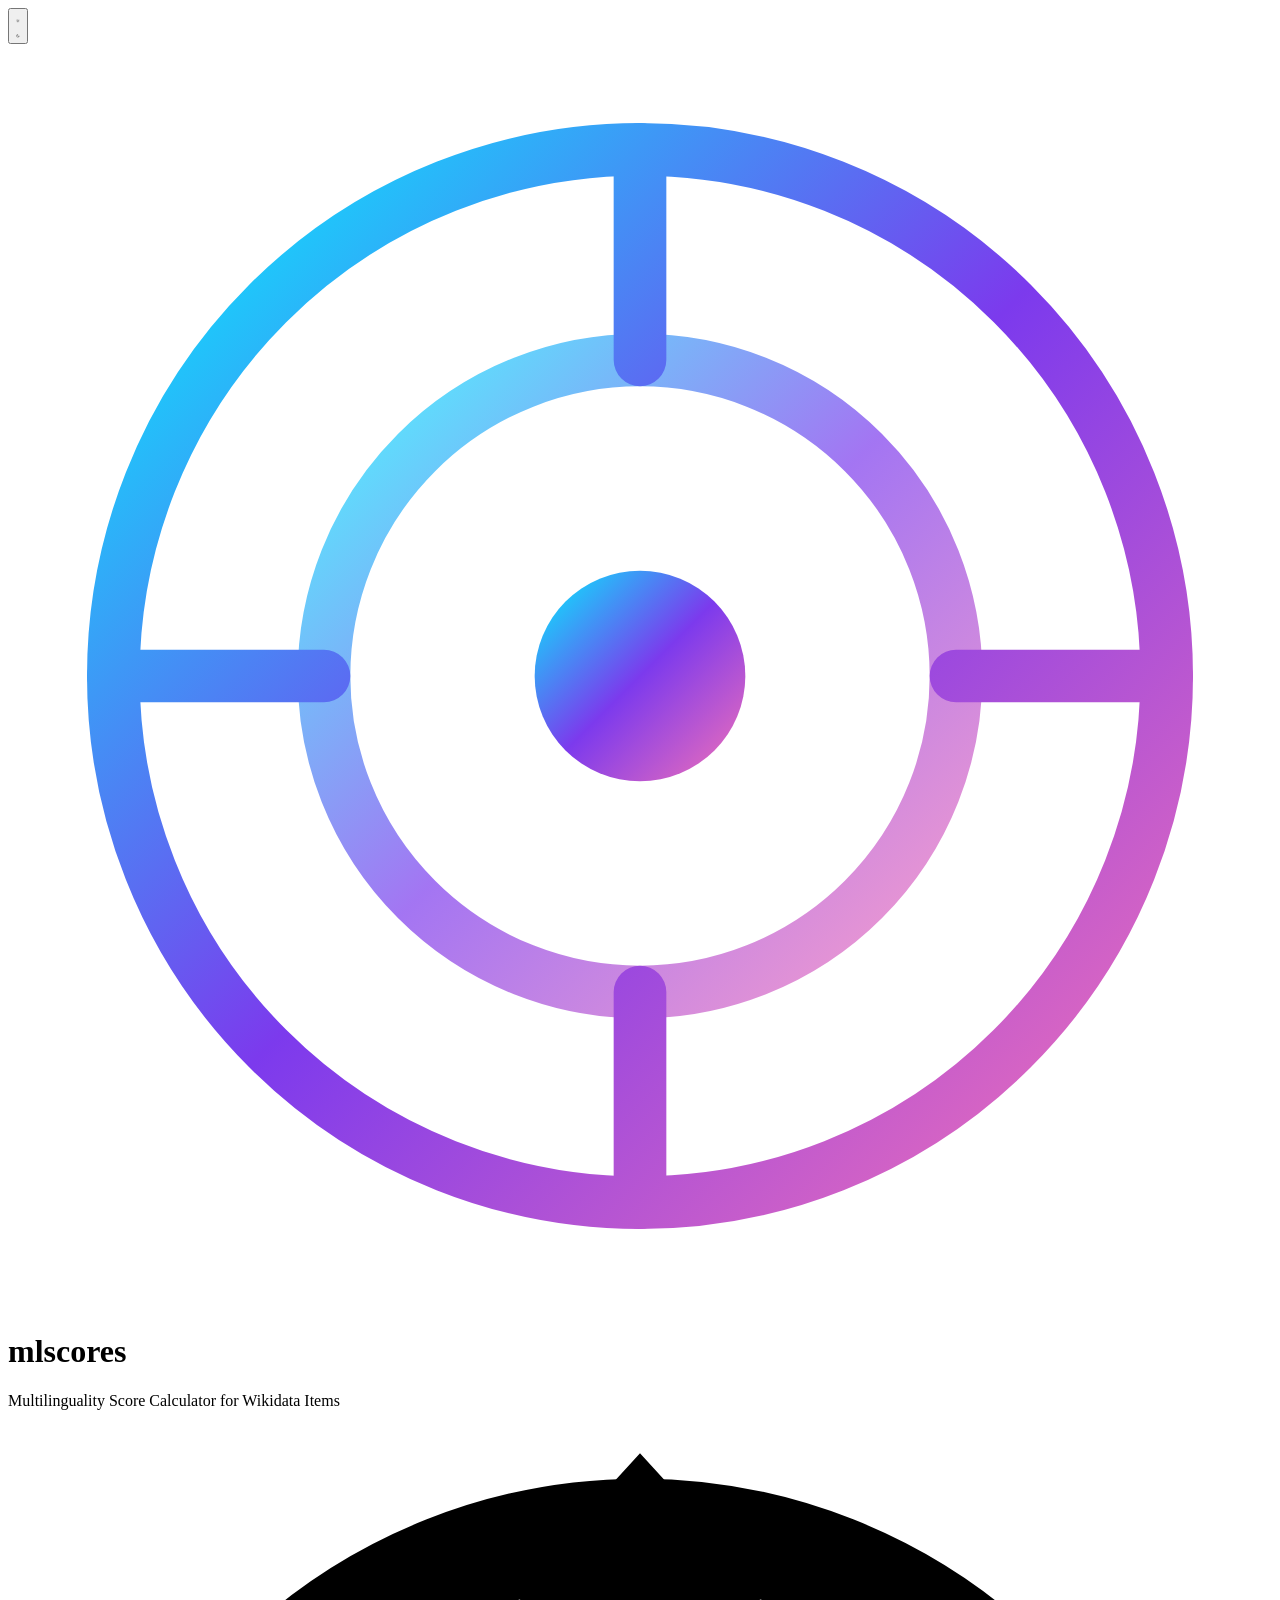
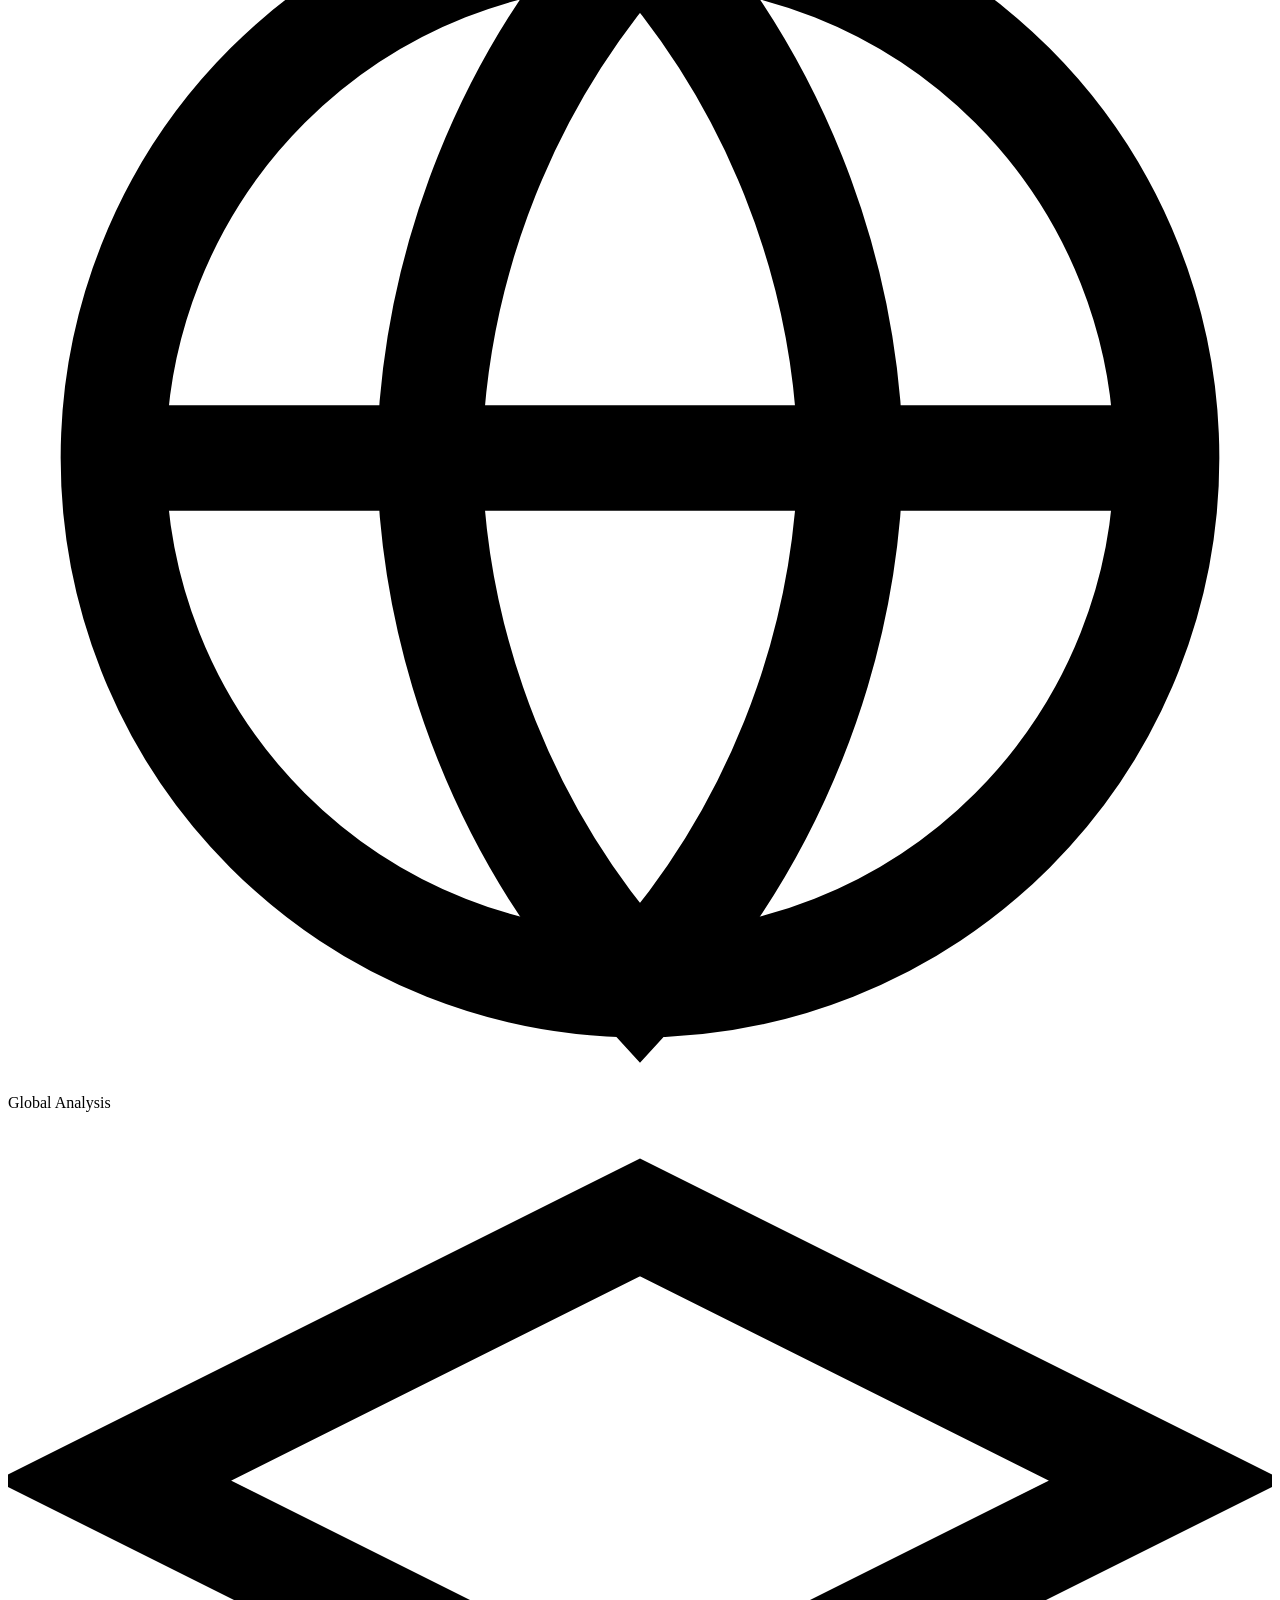
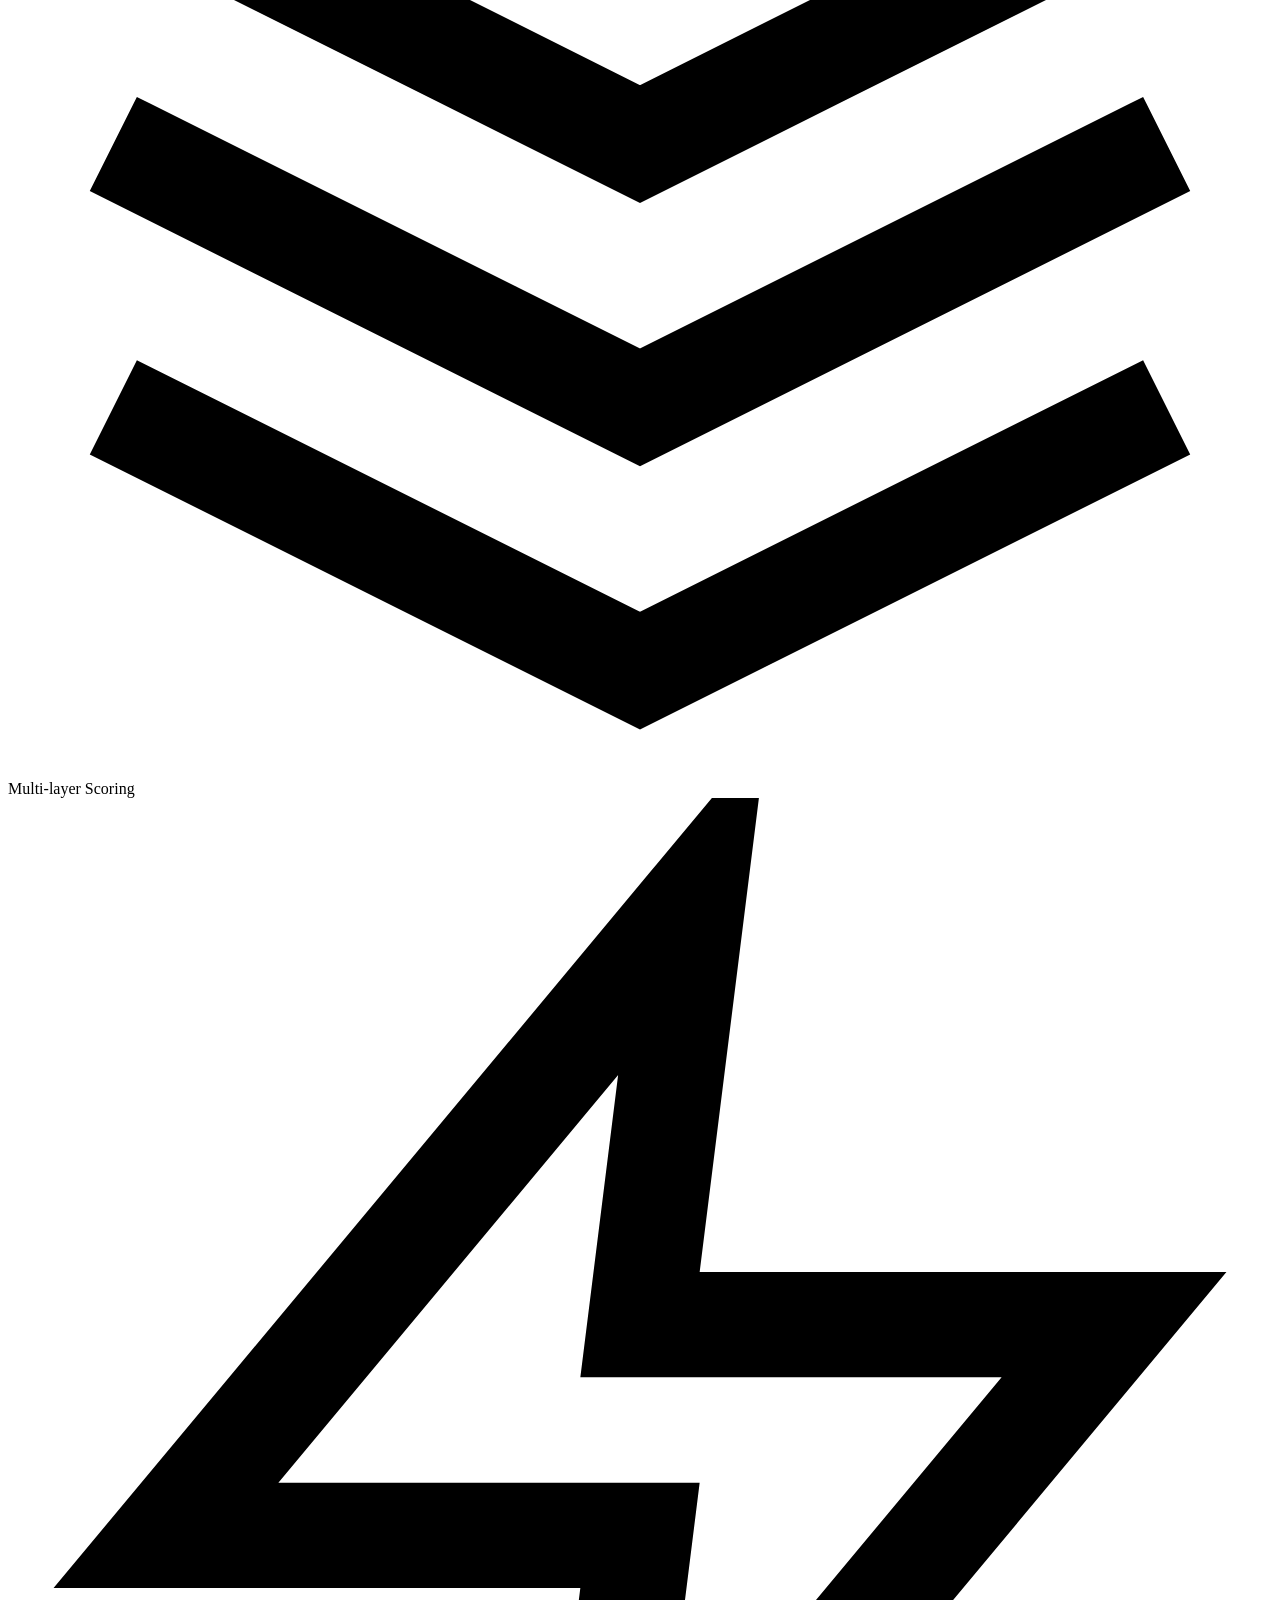
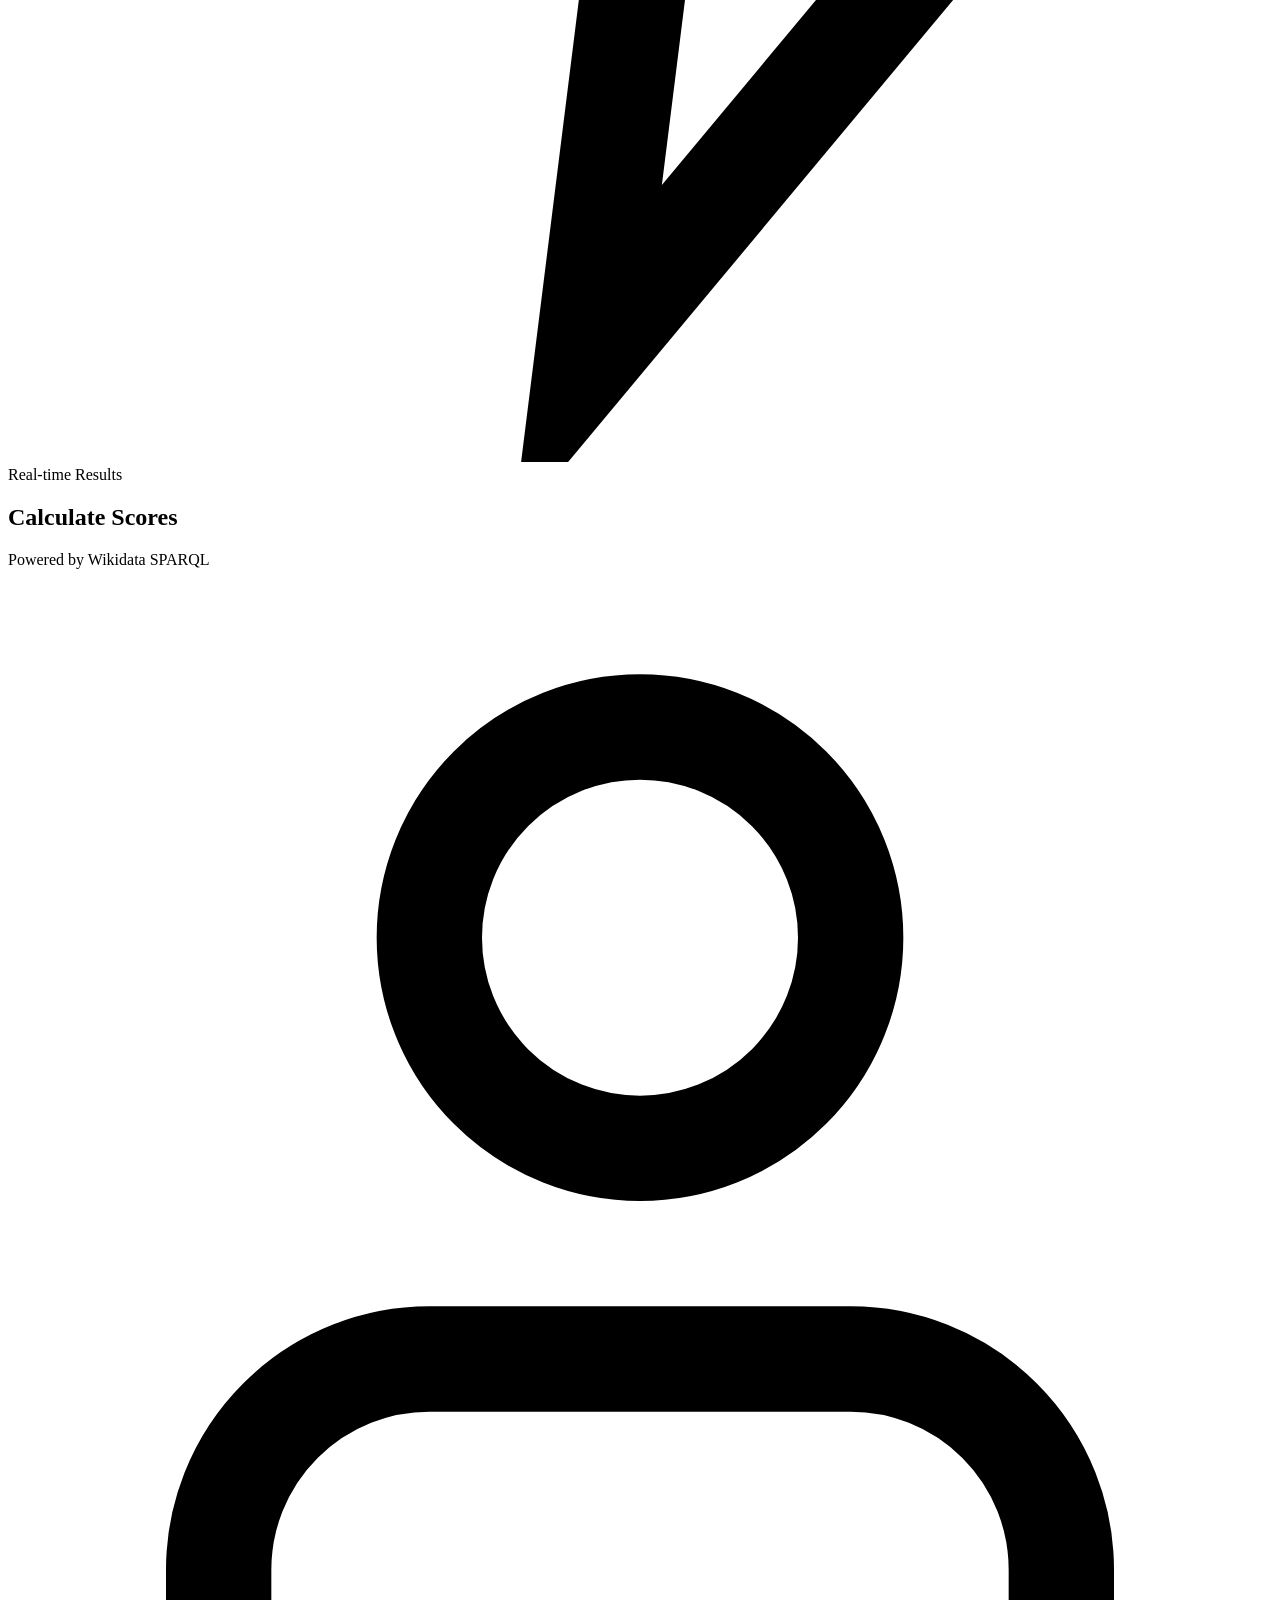
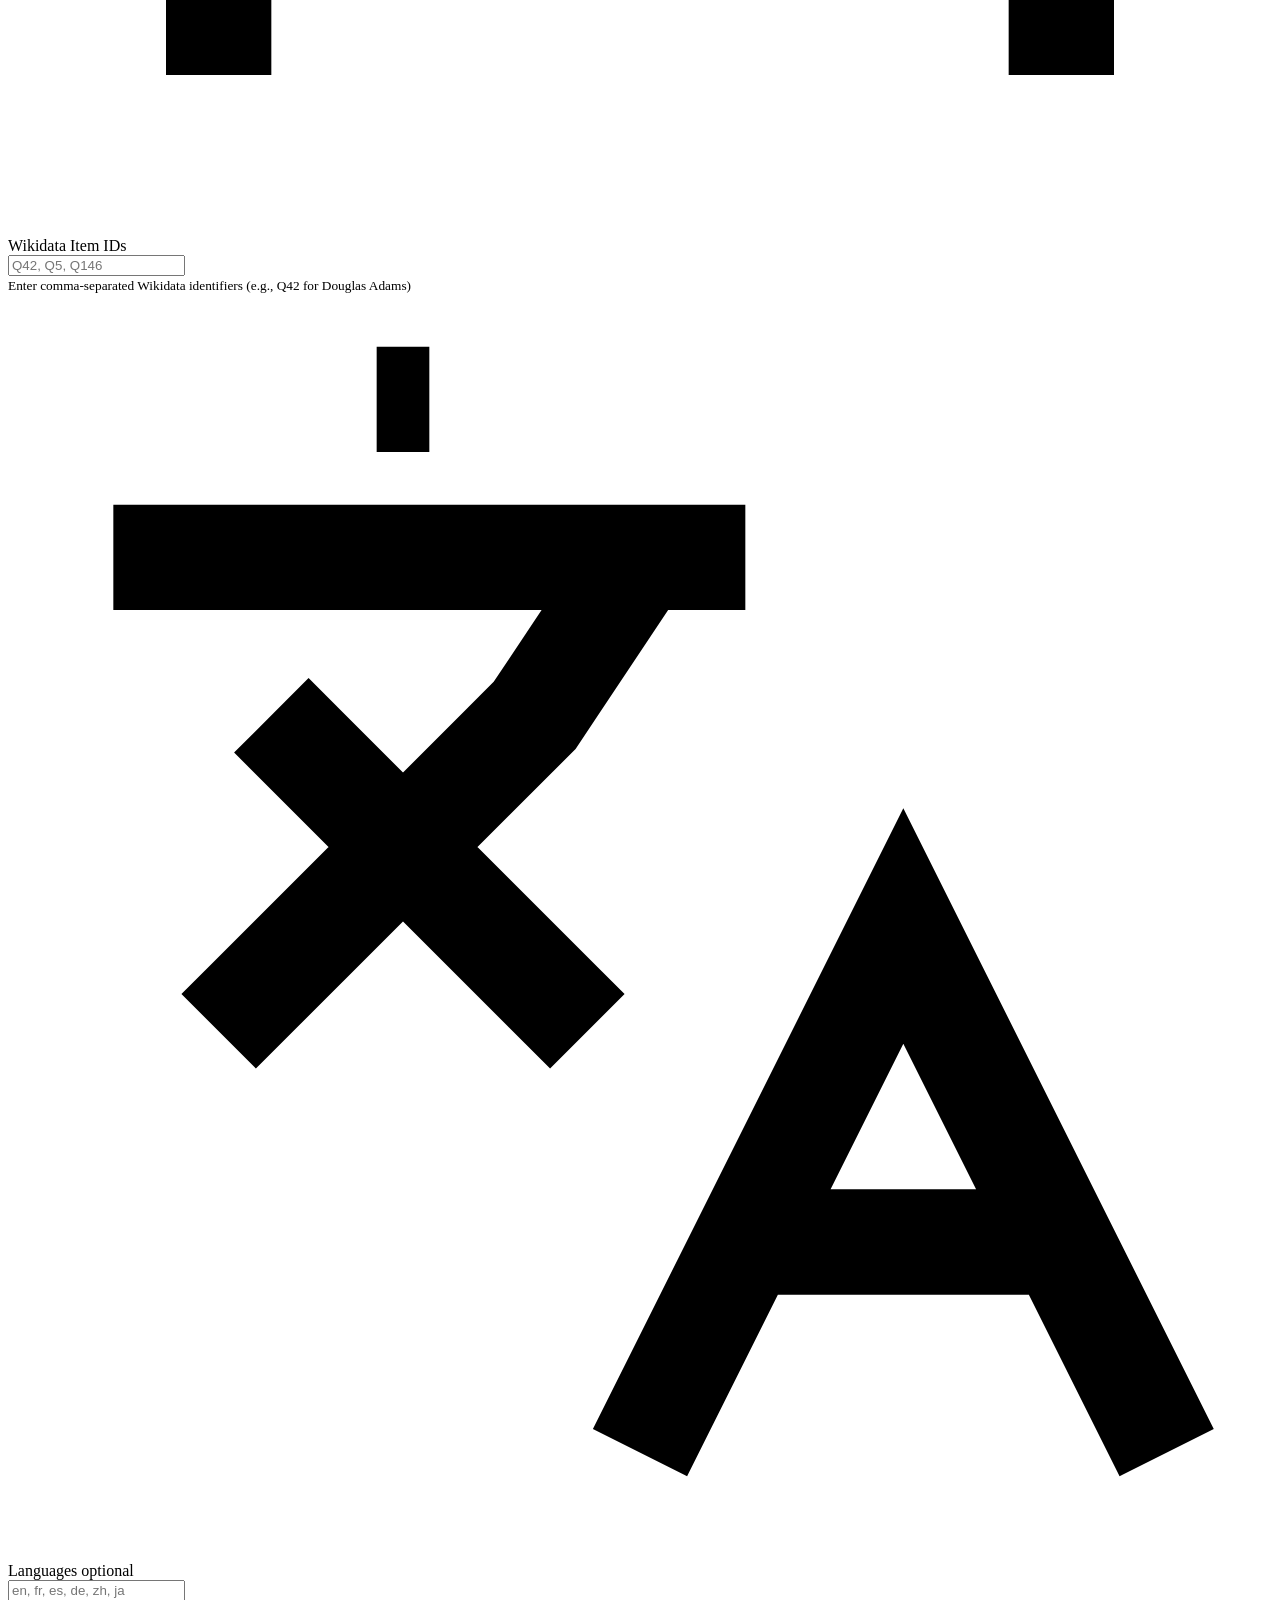
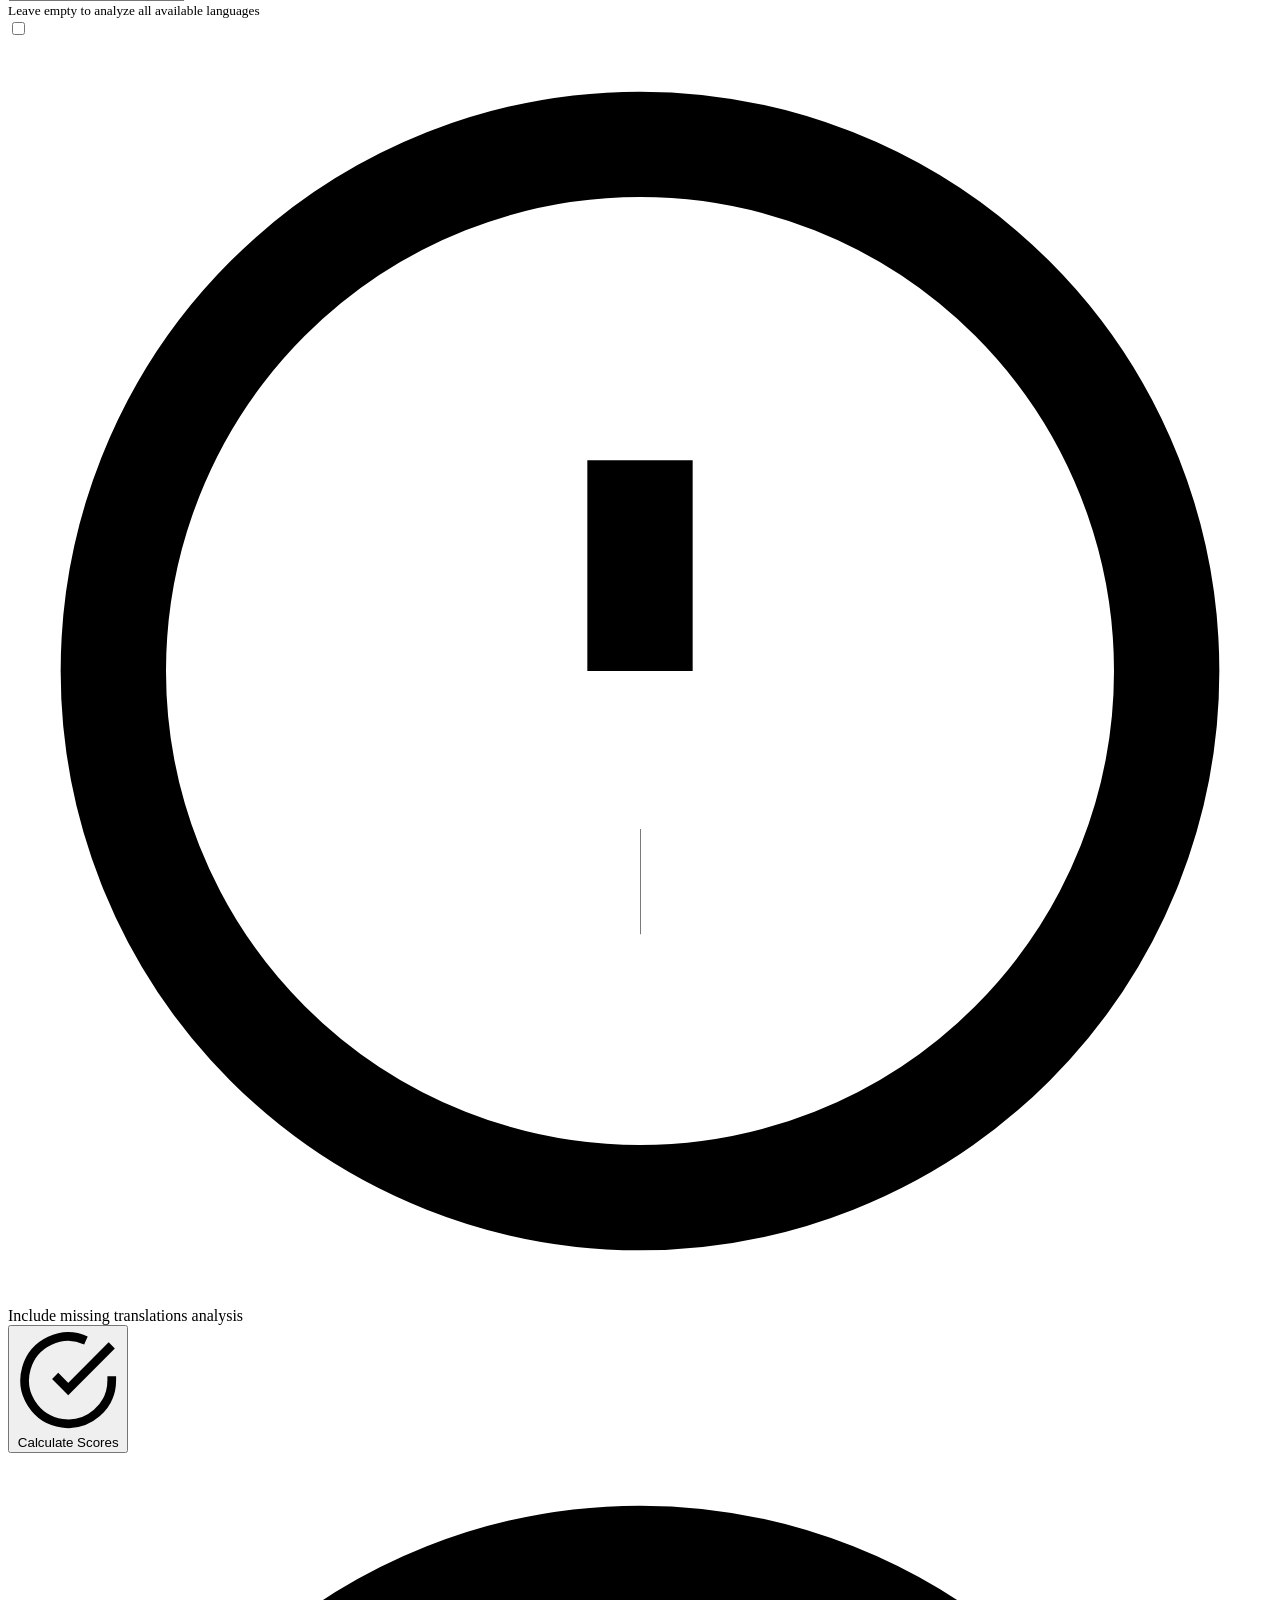
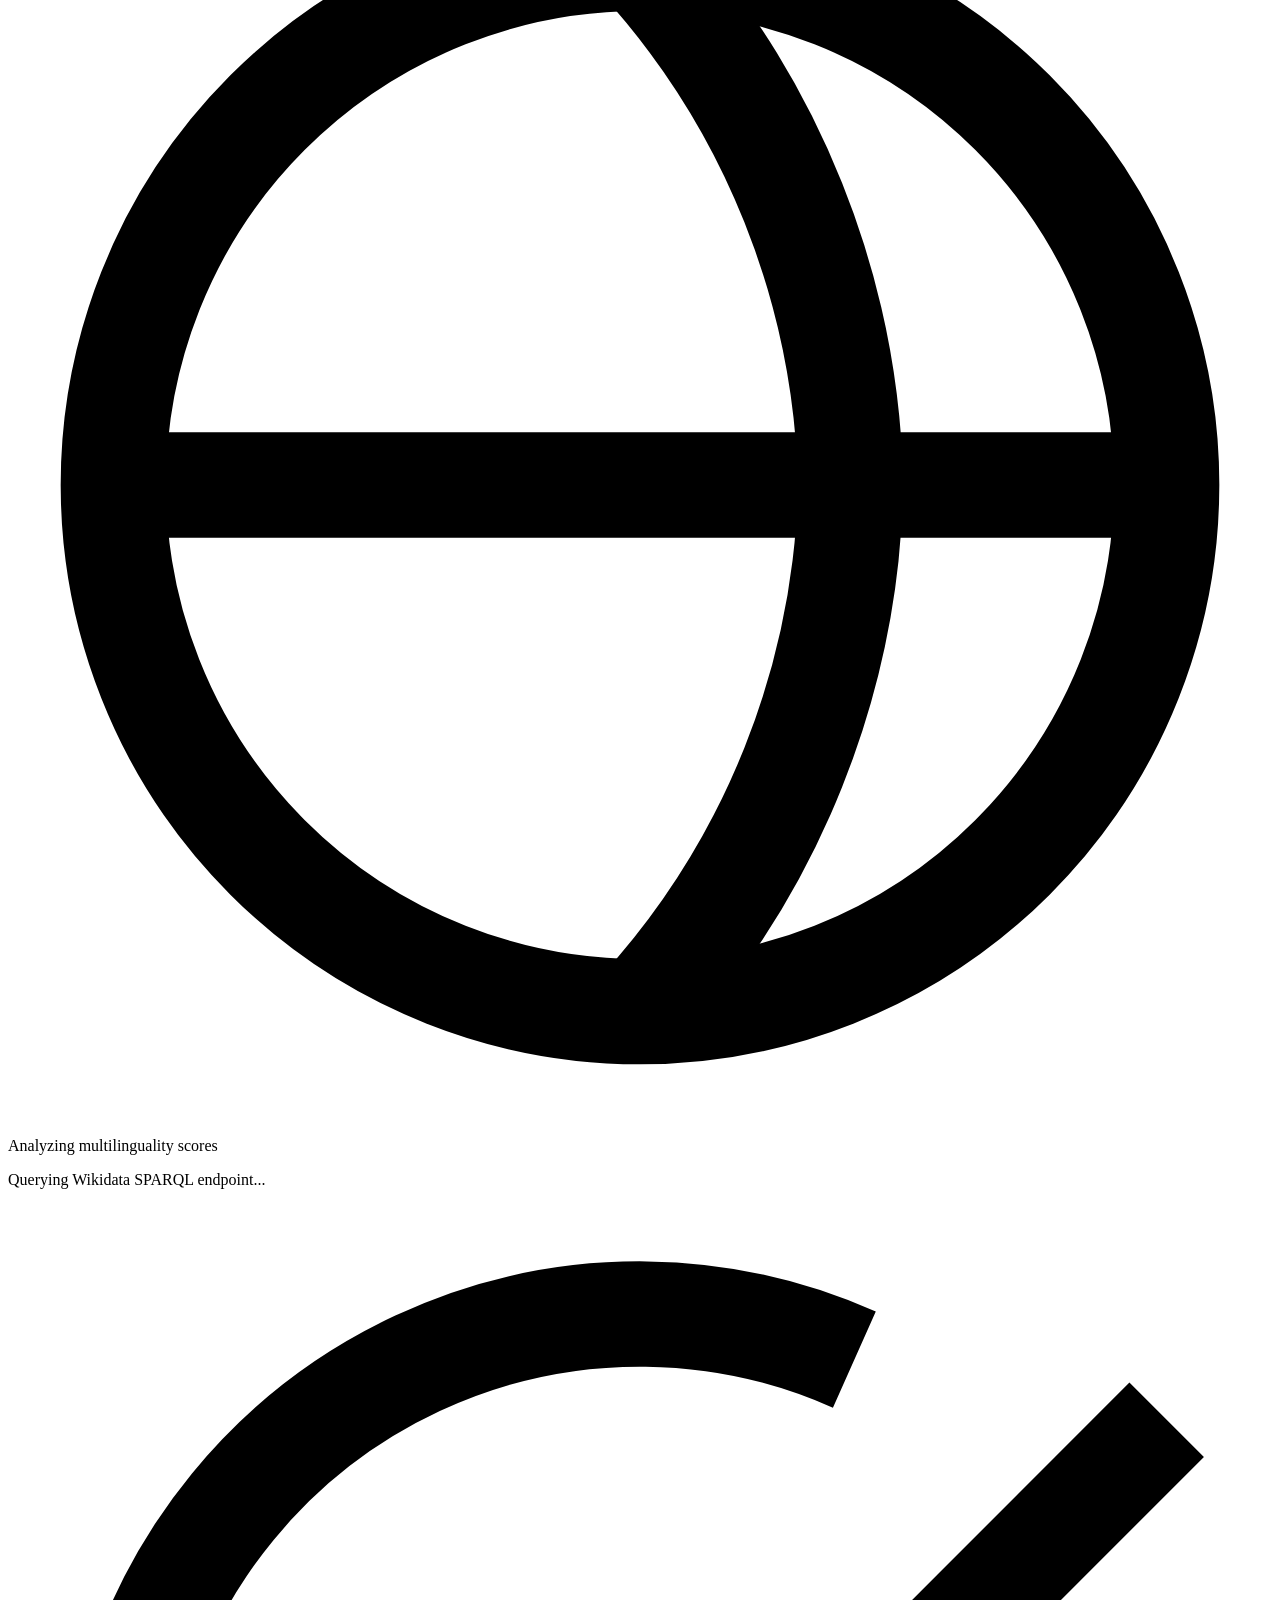
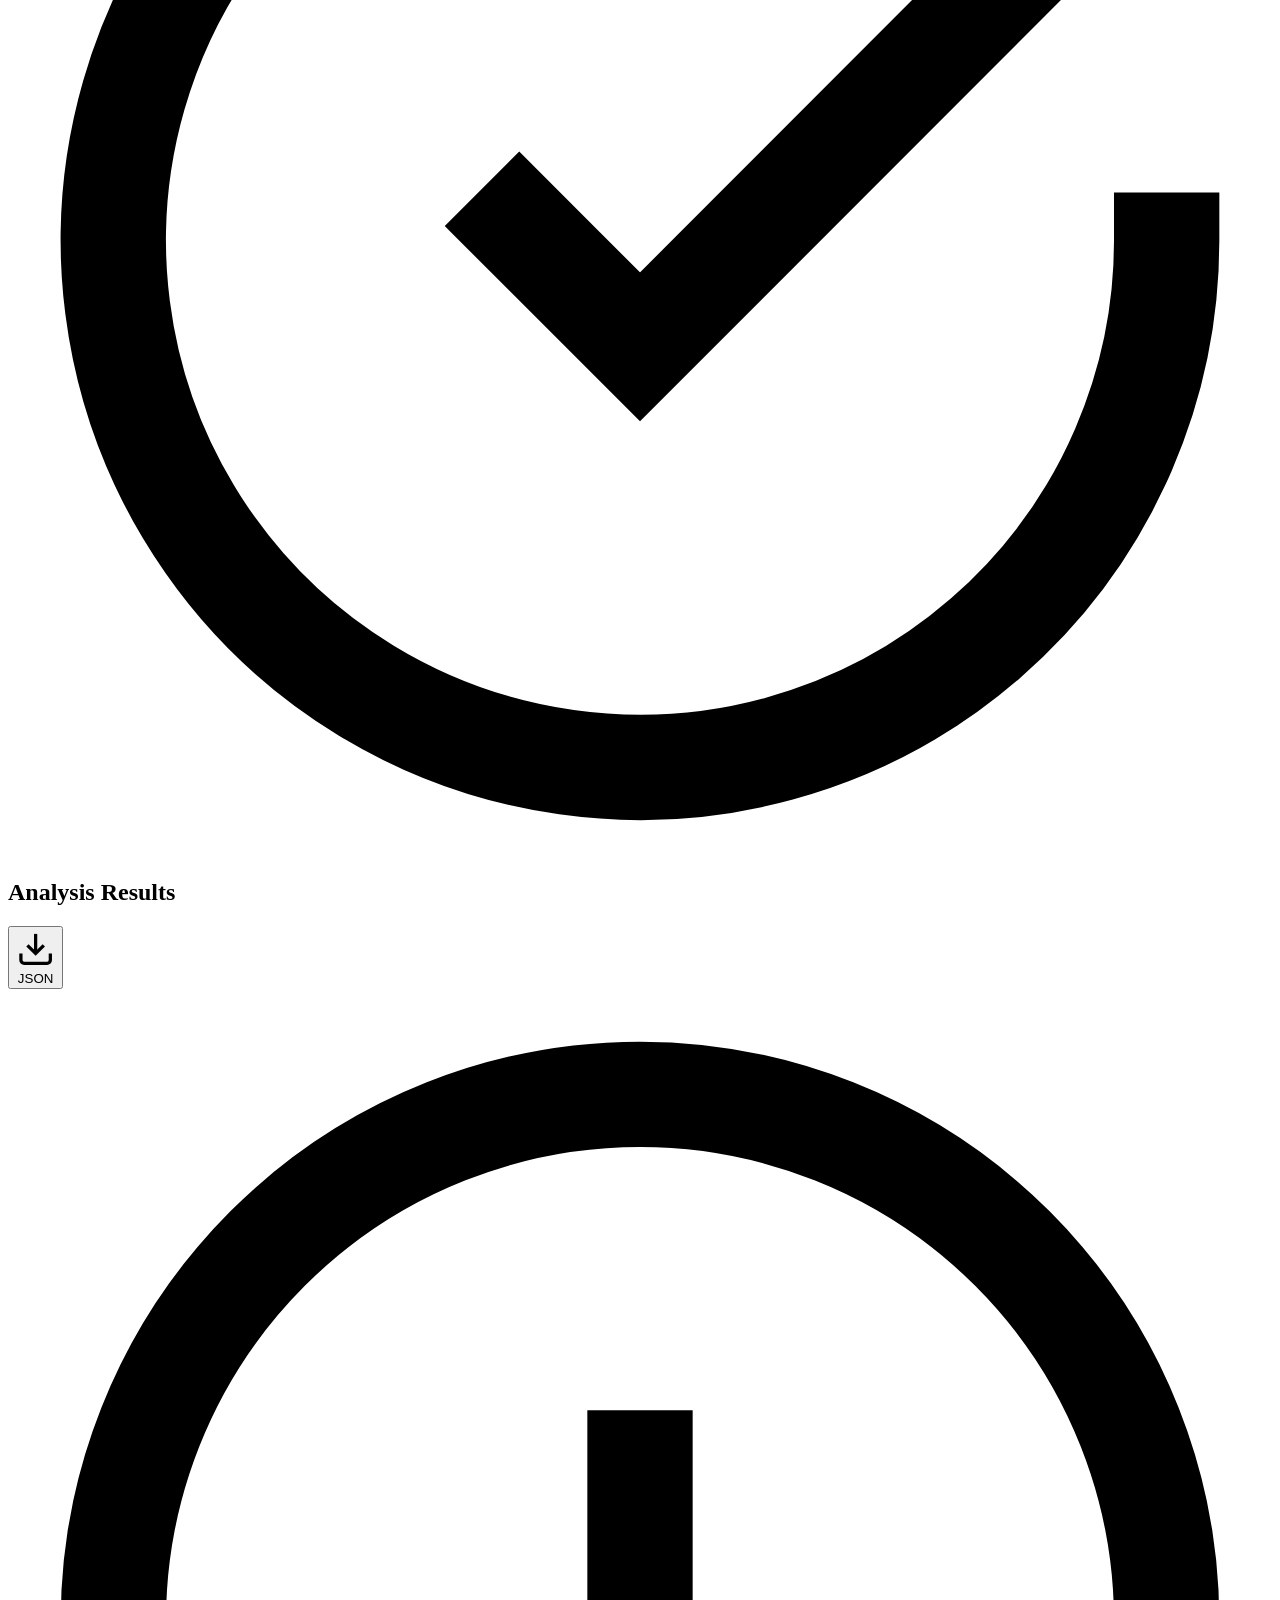
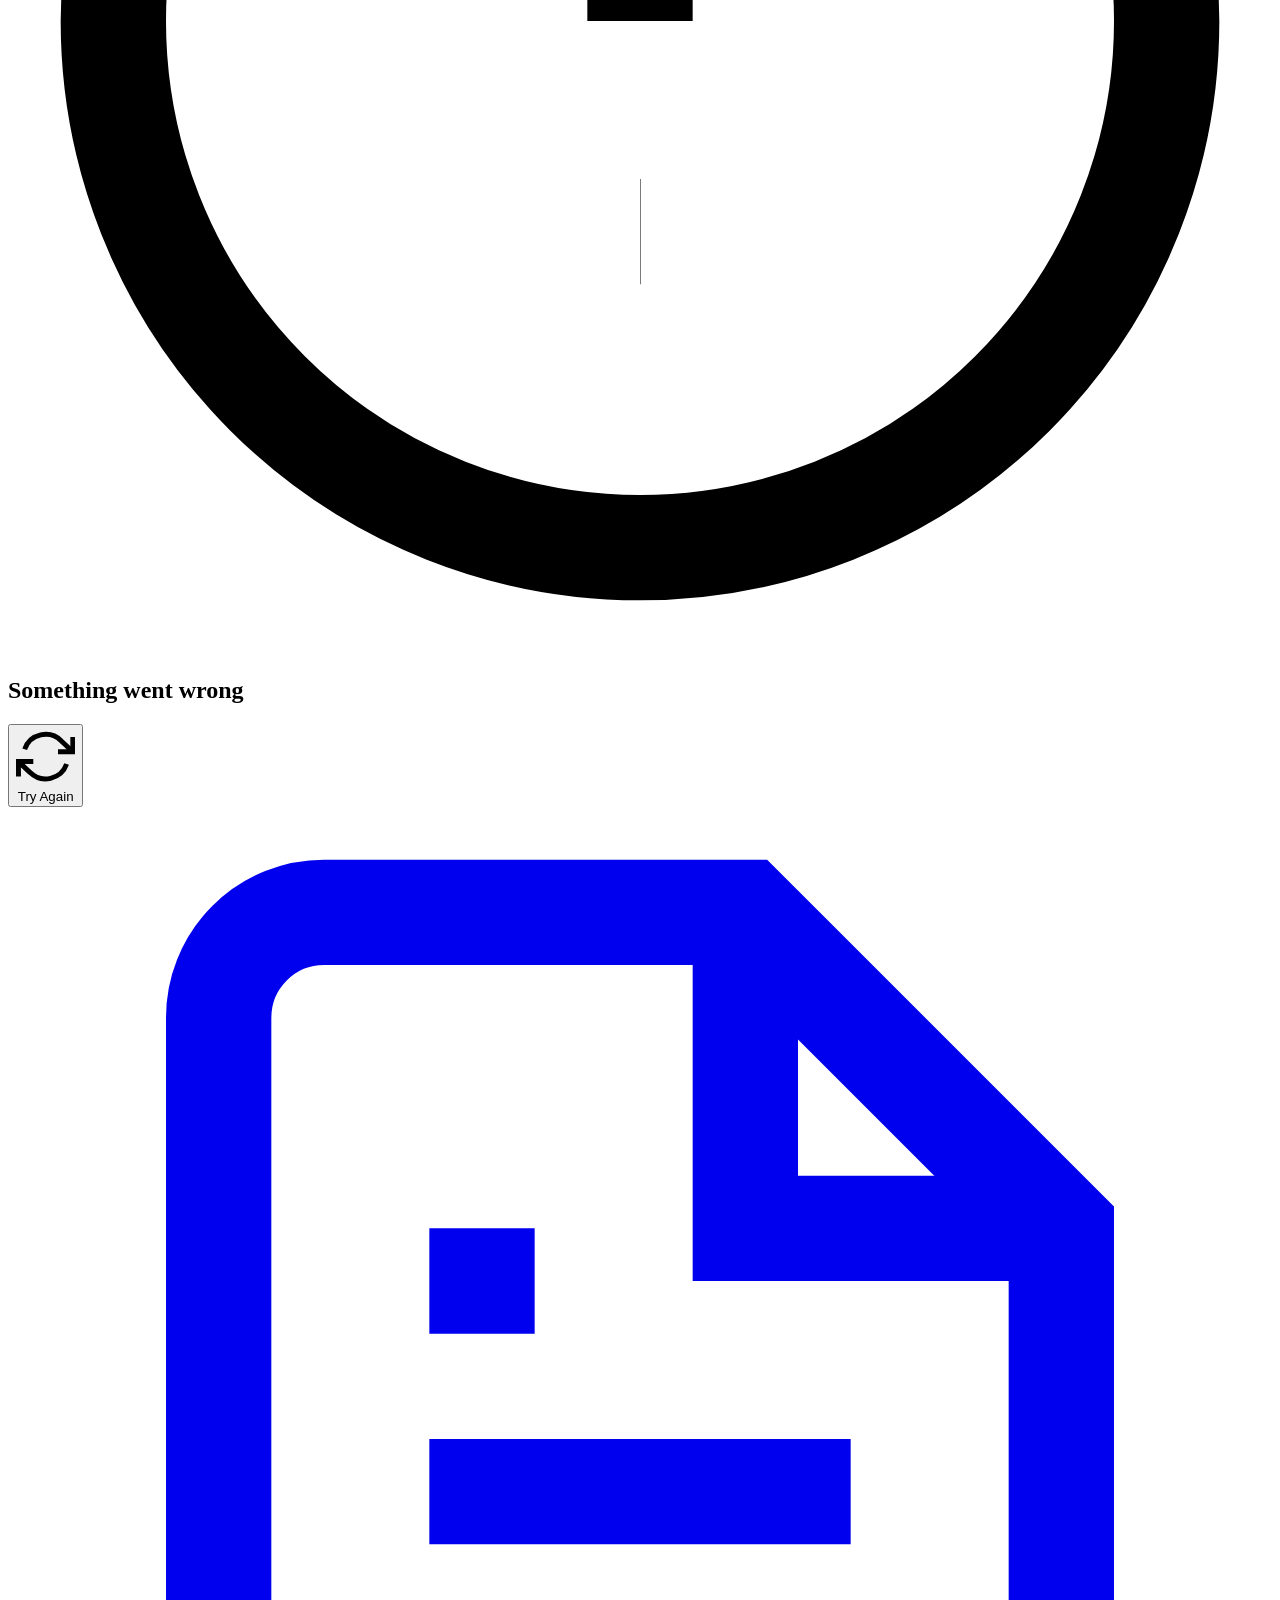
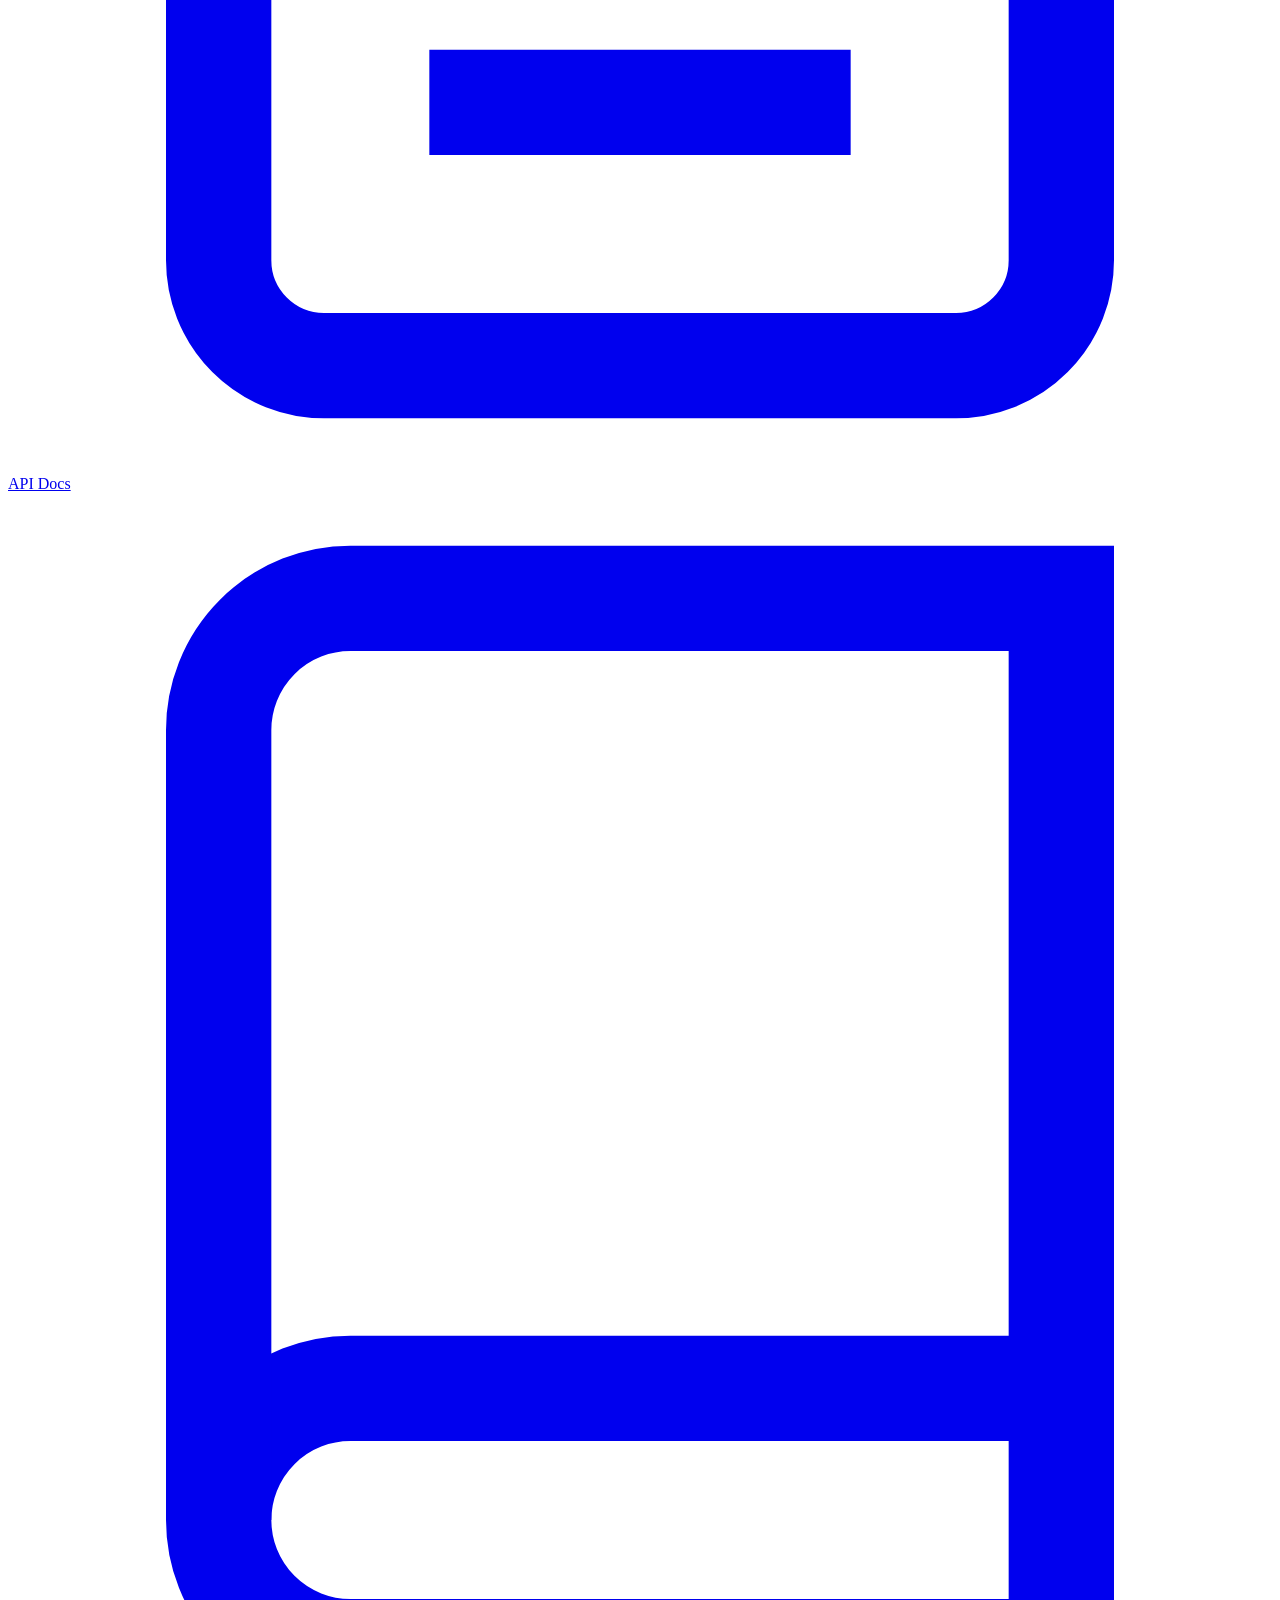
==== mlscores/web/static/index.html @ 031bfab9 "Support web and API interfaces" ====
<!DOCTYPE html>
<html lang="en">
<head>
    <meta charset="UTF-8">
    <meta name="viewport" content="width=device-width, initial-scale=1.0">
    <title>mlscores - Multilinguality Scores</title>
    <link rel="stylesheet" href="/static/styles.css">
    <link rel="preconnect" href="https://fonts.googleapis.com">
    <link rel="preconnect" href="https://fonts.gstatic.com" crossorigin>
    <link href="https://fonts.googleapis.com/css2?family=Inter:wght@300;400;500;600;700&family=JetBrains+Mono:wght@400;500&display=swap" rel="stylesheet">
    <script>
        // Apply theme before page renders to prevent flash
        (function() {
            const savedTheme = localStorage.getItem('mlscores-theme');
            const prefersDark = window.matchMedia('(prefers-color-scheme: dark)').matches;
            const theme = savedTheme || (prefersDark ? 'dark' : 'light');
            document.documentElement.setAttribute('data-theme', theme);
        })();
    </script>
</head>
<body>
    <div class="bg-animation">
        <div class="orb orb-1"></div>
        <div class="orb orb-2"></div>
        <div class="orb orb-3"></div>
    </div>

    <div class="container">
        <header>
            <button id="theme-toggle" class="theme-toggle" title="Toggle theme" aria-label="Toggle dark/light theme">
                <svg class="theme-icon sun-icon" viewBox="0 0 24 24" fill="none" stroke="currentColor" stroke-width="2">
                    <circle cx="12" cy="12" r="5"/>
                    <line x1="12" y1="1" x2="12" y2="3"/>
                    <line x1="12" y1="21" x2="12" y2="23"/>
                    <line x1="4.22" y1="4.22" x2="5.64" y2="5.64"/>
                    <line x1="18.36" y1="18.36" x2="19.78" y2="19.78"/>
                    <line x1="1" y1="12" x2="3" y2="12"/>
                    <line x1="21" y1="12" x2="23" y2="12"/>
                    <line x1="4.22" y1="19.78" x2="5.64" y2="18.36"/>
                    <line x1="18.36" y1="5.64" x2="19.78" y2="4.22"/>
                </svg>
                <svg class="theme-icon moon-icon" viewBox="0 0 24 24" fill="none" stroke="currentColor" stroke-width="2">
                    <path d="M21 12.79A9 9 0 1 1 11.21 3 7 7 0 0 0 21 12.79z"/>
                </svg>
            </button>
            <div class="logo">
                <svg class="logo-icon" viewBox="0 0 48 48" fill="none" xmlns="http://www.w3.org/2000/svg">
                    <circle cx="24" cy="24" r="20" stroke="url(#logoGradient)" stroke-width="2" fill="none"/>
                    <circle cx="24" cy="24" r="12" stroke="url(#logoGradient)" stroke-width="2" fill="none" opacity="0.7"/>
                    <circle cx="24" cy="24" r="4" fill="url(#logoGradient)"/>
                    <path d="M24 4 L24 12 M24 36 L24 44 M4 24 L12 24 M36 24 L44 24" stroke="url(#logoGradient)" stroke-width="2" stroke-linecap="round"/>
                    <defs>
                        <linearGradient id="logoGradient" x1="0%" y1="0%" x2="100%" y2="100%">
                            <stop offset="0%" stop-color="#00f5ff"/>
                            <stop offset="50%" stop-color="#7c3aed"/>
                            <stop offset="100%" stop-color="#f472b6"/>
                        </linearGradient>
                    </defs>
                </svg>
                <h1>mlscores</h1>
            </div>
            <p class="tagline">Multilinguality Score Calculator for Wikidata Items</p>
            <div class="header-stats">
                <div class="stat">
                    <span class="stat-icon">
                        <svg viewBox="0 0 24 24" fill="none" stroke="currentColor" stroke-width="2">
                            <circle cx="12" cy="12" r="10"/>
                            <path d="M2 12h20M12 2a15.3 15.3 0 0 1 4 10 15.3 15.3 0 0 1-4 10 15.3 15.3 0 0 1-4-10 15.3 15.3 0 0 1 4-10z"/>
                        </svg>
                    </span>
                    <span>Global Analysis</span>
                </div>
                <div class="stat">
                    <span class="stat-icon">
                        <svg viewBox="0 0 24 24" fill="none" stroke="currentColor" stroke-width="2">
                            <path d="M12 2L2 7l10 5 10-5-10-5zM2 17l10 5 10-5M2 12l10 5 10-5"/>
                        </svg>
                    </span>
                    <span>Multi-layer Scoring</span>
                </div>
                <div class="stat">
                    <span class="stat-icon">
                        <svg viewBox="0 0 24 24" fill="none" stroke="currentColor" stroke-width="2">
                            <path d="M13 2L3 14h9l-1 8 10-12h-9l1-8z"/>
                        </svg>
                    </span>
                    <span>Real-time Results</span>
                </div>
            </div>
        </header>

        <main>
            <form id="score-form" class="glass-card">
                <div class="form-header">
                    <h2>Calculate Scores</h2>
                    <span class="form-badge">Powered by Wikidata SPARQL</span>
                </div>

                <div class="form-group">
                    <label for="identifiers">
                        <span class="label-icon">
                            <svg viewBox="0 0 24 24" fill="none" stroke="currentColor" stroke-width="2">
                                <path d="M20 21v-2a4 4 0 0 0-4-4H8a4 4 0 0 0-4 4v2"/>
                                <circle cx="12" cy="7" r="4"/>
                            </svg>
                        </span>
                        Wikidata Item IDs
                    </label>
                    <div class="input-wrapper">
                        <input type="text" id="identifiers"
                               placeholder="Q42, Q5, Q146" required
                               autocomplete="off">
                        <span class="input-focus-border"></span>
                    </div>
                    <small>Enter comma-separated Wikidata identifiers (e.g., Q42 for Douglas Adams)</small>
                </div>

                <div class="form-group">
                    <label for="languages">
                        <span class="label-icon">
                            <svg viewBox="0 0 24 24" fill="none" stroke="currentColor" stroke-width="2">
                                <path d="M5 8l6 6M4 14l6-6 2-3M2 5h12M7 2h1M22 22l-5-10-5 10M14 18h6"/>
                            </svg>
                        </span>
                        Languages
                        <span class="optional-badge">optional</span>
                    </label>
                    <div class="input-wrapper">
                        <input type="text" id="languages"
                               placeholder="en, fr, es, de, zh, ja"
                               autocomplete="off">
                        <span class="input-focus-border"></span>
                    </div>
                    <small>Leave empty to analyze all available languages</small>
                </div>

                <div class="form-group checkbox-group">
                    <label class="toggle-switch">
                        <input type="checkbox" id="include-missing">
                        <span class="toggle-slider"></span>
                        <span class="toggle-label">
                            <svg viewBox="0 0 24 24" fill="none" stroke="currentColor" stroke-width="2">
                                <circle cx="12" cy="12" r="10"/>
                                <path d="M12 8v4M12 16h.01"/>
                            </svg>
                            Include missing translations analysis
                        </span>
                    </label>
                </div>

                <button type="submit" id="submit-btn" class="submit-button">
                    <span class="button-content">
                        <svg class="button-icon" viewBox="0 0 24 24" fill="none" stroke="currentColor" stroke-width="2">
                            <path d="M22 11.08V12a10 10 0 1 1-5.93-9.14"/>
                            <polyline points="22 4 12 14.01 9 11.01"/>
                        </svg>
                        <span>Calculate Scores</span>
                    </span>
                    <span class="button-shimmer"></span>
                </button>
            </form>

            <div id="loading" class="hidden glass-card loading-card">
                <div class="loading-content">
                    <div class="spinner-container">
                        <div class="spinner-ring"></div>
                        <div class="spinner-ring"></div>
                        <div class="spinner-ring"></div>
                        <svg class="spinner-icon" viewBox="0 0 24 24" fill="none" stroke="currentColor" stroke-width="2">
                            <circle cx="12" cy="12" r="10"/>
                            <path d="M2 12h20M12 2a15.3 15.3 0 0 1 4 10 15.3 15.3 0 0 1-4 10"/>
                        </svg>
                    </div>
                    <p class="loading-text">Analyzing multilinguality scores</p>
                    <p class="loading-subtext">Querying Wikidata SPARQL endpoint...</p>
                </div>
            </div>

            <div id="results" class="hidden">
                <div class="results-header glass-card">
                    <h2>
                        <svg viewBox="0 0 24 24" fill="none" stroke="currentColor" stroke-width="2">
                            <path d="M22 11.08V12a10 10 0 1 1-5.93-9.14"/>
                            <polyline points="22 4 12 14.01 9 11.01"/>
                        </svg>
                        Analysis Results
                    </h2>
                    <div class="results-actions">
                        <button id="export-json" class="action-button" title="Export as JSON">
                            <svg viewBox="0 0 24 24" fill="none" stroke="currentColor" stroke-width="2">
                                <path d="M21 15v4a2 2 0 0 1-2 2H5a2 2 0 0 1-2-2v-4"/>
                                <polyline points="7 10 12 15 17 10"/>
                                <line x1="12" y1="15" x2="12" y2="3"/>
                            </svg>
                            JSON
                        </button>
                    </div>
                </div>
                <div id="results-content"></div>
            </div>

            <div id="error" class="hidden glass-card error-card">
                <div class="error-content">
                    <div class="error-icon">
                        <svg viewBox="0 0 24 24" fill="none" stroke="currentColor" stroke-width="2">
                            <circle cx="12" cy="12" r="10"/>
                            <line x1="12" y1="8" x2="12" y2="12"/>
                            <line x1="12" y1="16" x2="12.01" y2="16"/>
                        </svg>
                    </div>
                    <h2>Something went wrong</h2>
                    <p id="error-message"></p>
                    <button id="retry-btn" class="retry-button">
                        <svg viewBox="0 0 24 24" fill="none" stroke="currentColor" stroke-width="2">
                            <path d="M23 4v6h-6M1 20v-6h6"/>
                            <path d="M3.51 9a9 9 0 0 1 14.85-3.36L23 10M1 14l4.64 4.36A9 9 0 0 0 20.49 15"/>
                        </svg>
                        Try Again
                    </button>
                </div>
            </div>
        </main>

        <footer class="glass-card">
            <div class="footer-content">
                <div class="footer-links">
                    <a href="/api/docs" class="footer-link">
                        <svg viewBox="0 0 24 24" fill="none" stroke="currentColor" stroke-width="2">
                            <path d="M14 2H6a2 2 0 0 0-2 2v16a2 2 0 0 0 2 2h12a2 2 0 0 0 2-2V8z"/>
                            <polyline points="14 2 14 8 20 8"/>
                            <line x1="16" y1="13" x2="8" y2="13"/>
                            <line x1="16" y1="17" x2="8" y2="17"/>
                            <polyline points="10 9 9 9 8 9"/>
                        </svg>
                        API Docs
                    </a>
                    <a href="/api/redoc" class="footer-link">
                        <svg viewBox="0 0 24 24" fill="none" stroke="currentColor" stroke-width="2">
                            <path d="M4 19.5A2.5 2.5 0 0 1 6.5 17H20"/>
                            <path d="M6.5 2H20v20H6.5A2.5 2.5 0 0 1 4 19.5v-15A2.5 2.5 0 0 1 6.5 2z"/>
                        </svg>
                        ReDoc
                    </a>
                    <a href="https://github.com/johnsamuelwrites/mlscores" class="footer-link" target="_blank" rel="noopener">
                        <svg viewBox="0 0 24 24" fill="none" stroke="currentColor" stroke-width="2">
                            <path d="M9 19c-5 1.5-5-2.5-7-3m14 6v-3.87a3.37 3.37 0 0 0-.94-2.61c3.14-.35 6.44-1.54 6.44-7A5.44 5.44 0 0 0 20 4.77 5.07 5.07 0 0 0 19.91 1S18.73.65 16 2.48a13.38 13.38 0 0 0-7 0C6.27.65 5.09 1 5.09 1A5.07 5.07 0 0 0 5 4.77a5.44 5.44 0 0 0-1.5 3.78c0 5.42 3.3 6.61 6.44 7A3.37 3.37 0 0 0 9 18.13V22"/>
                        </svg>
                        GitHub
                    </a>
                </div>
                <p class="footer-credit">Built with FastAPI</p>
            </div>
        </footer>
    </div>

    <script src="/static/app.js"></script>
</body>
</html>
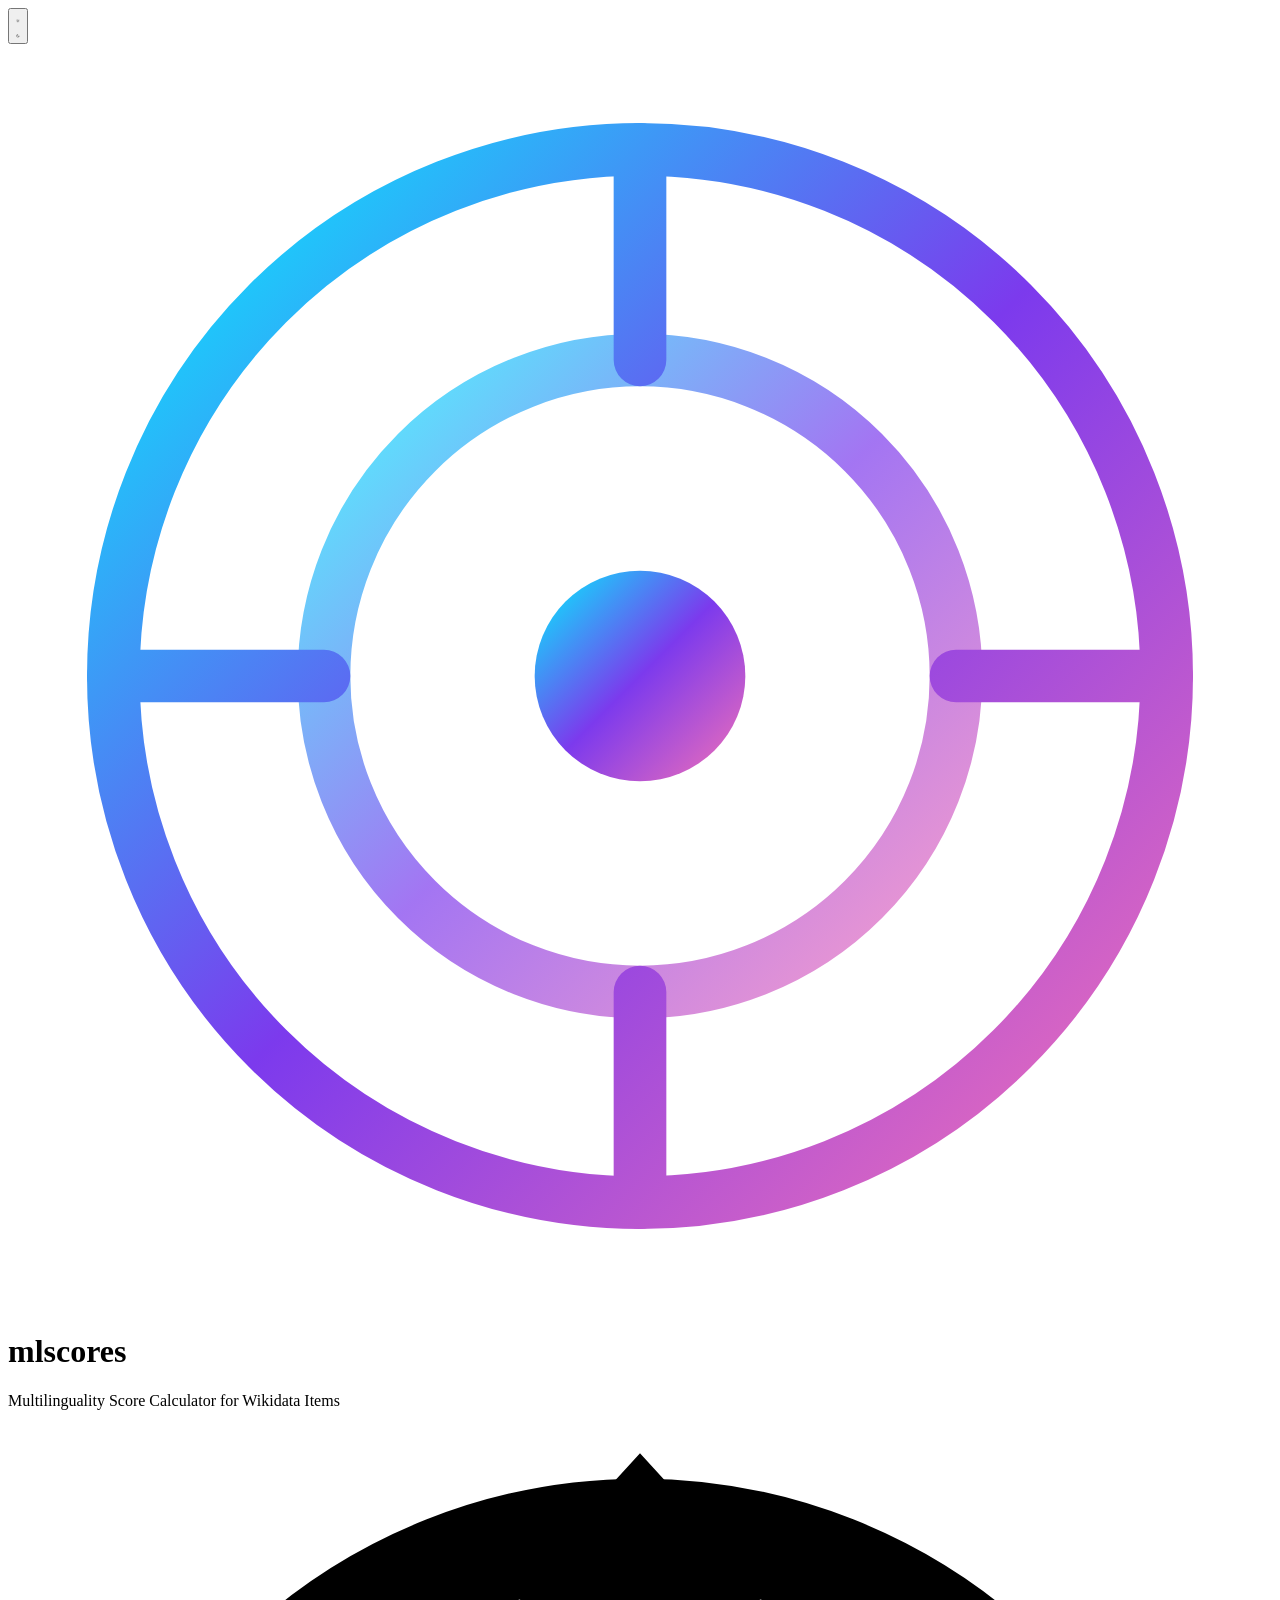
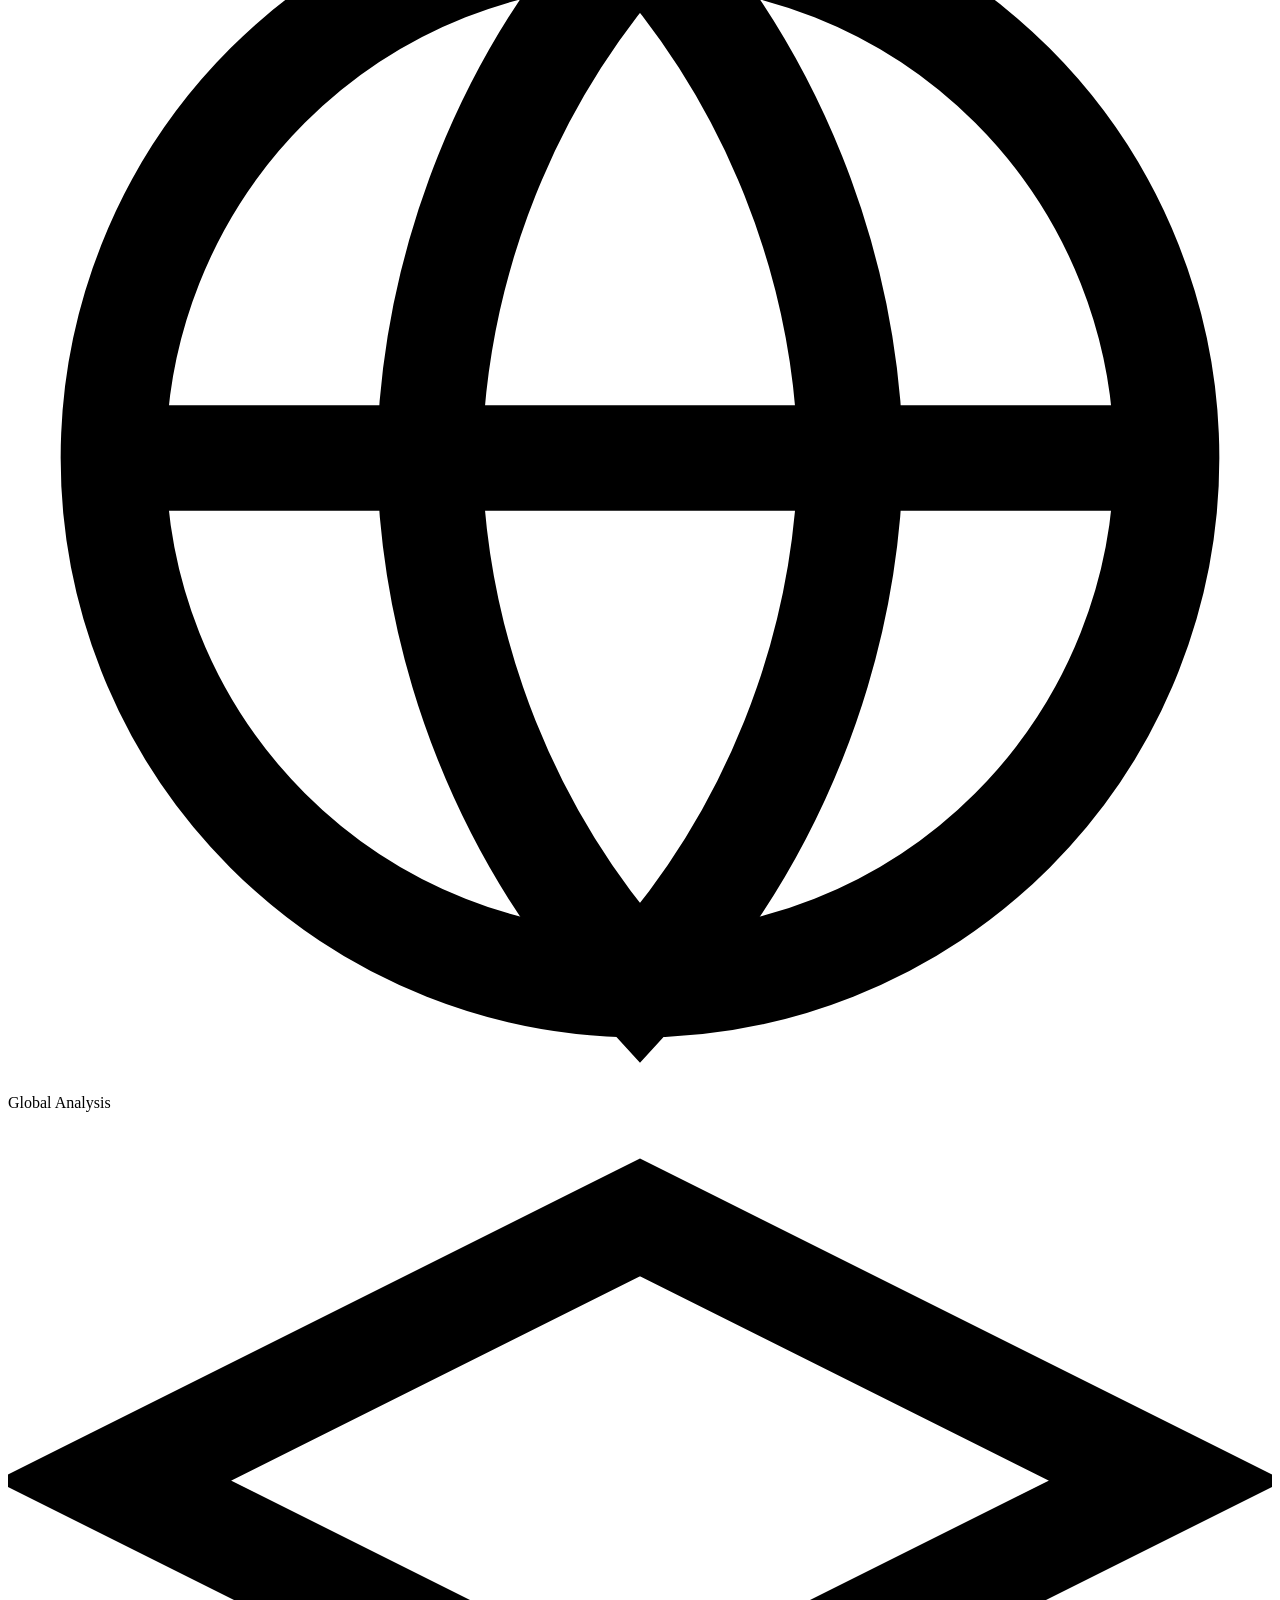
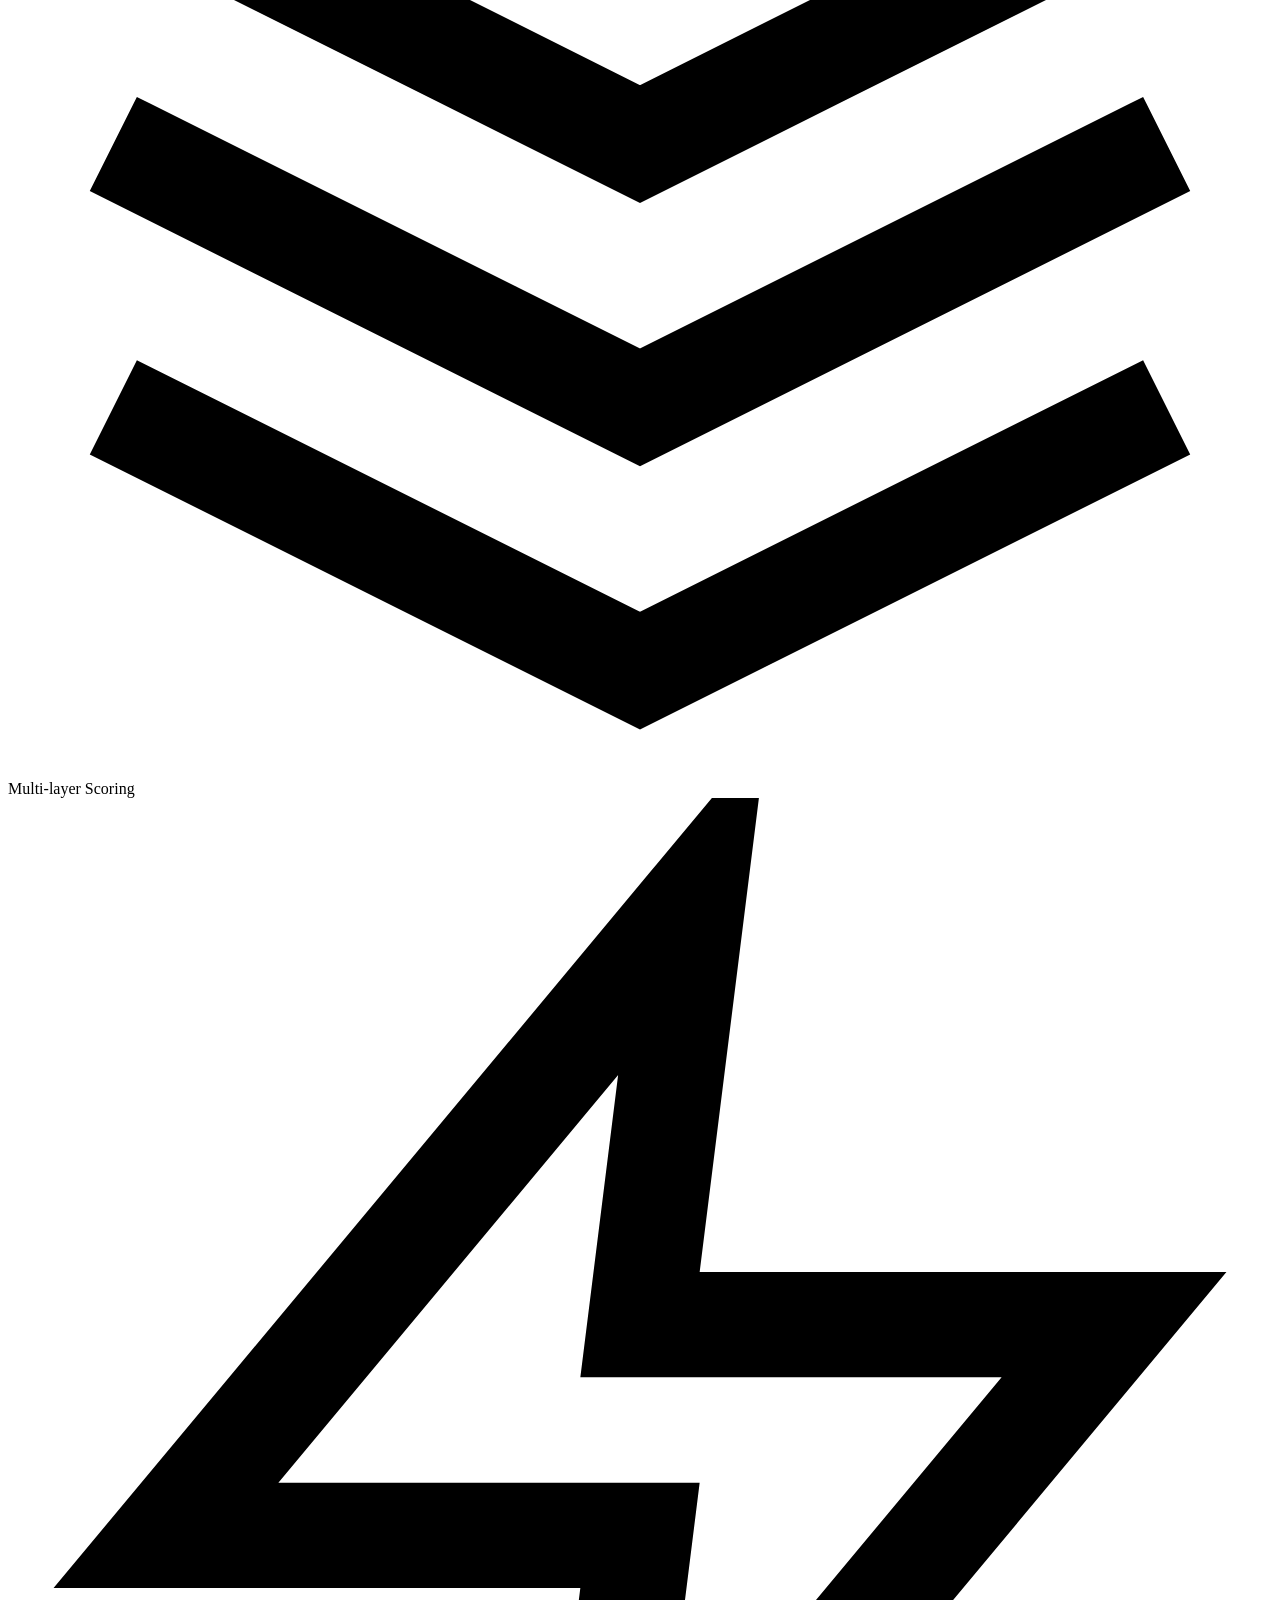
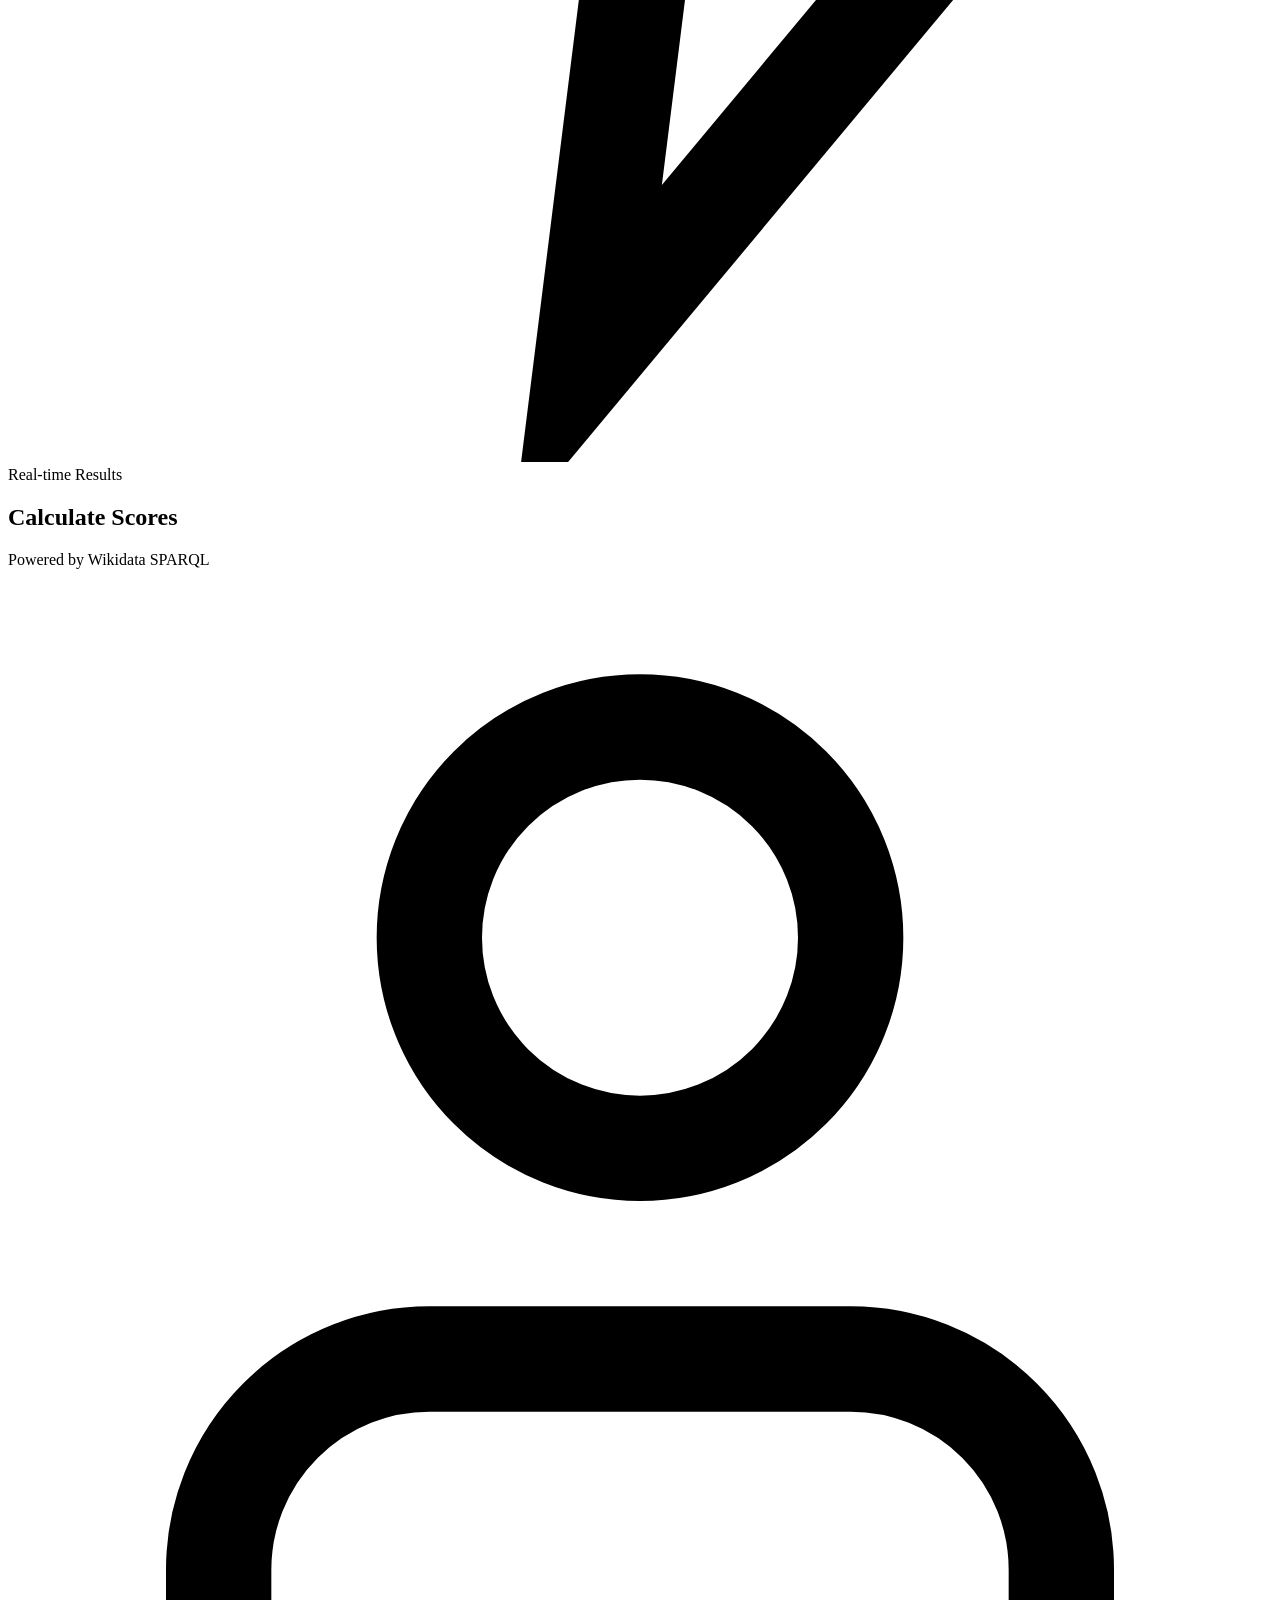
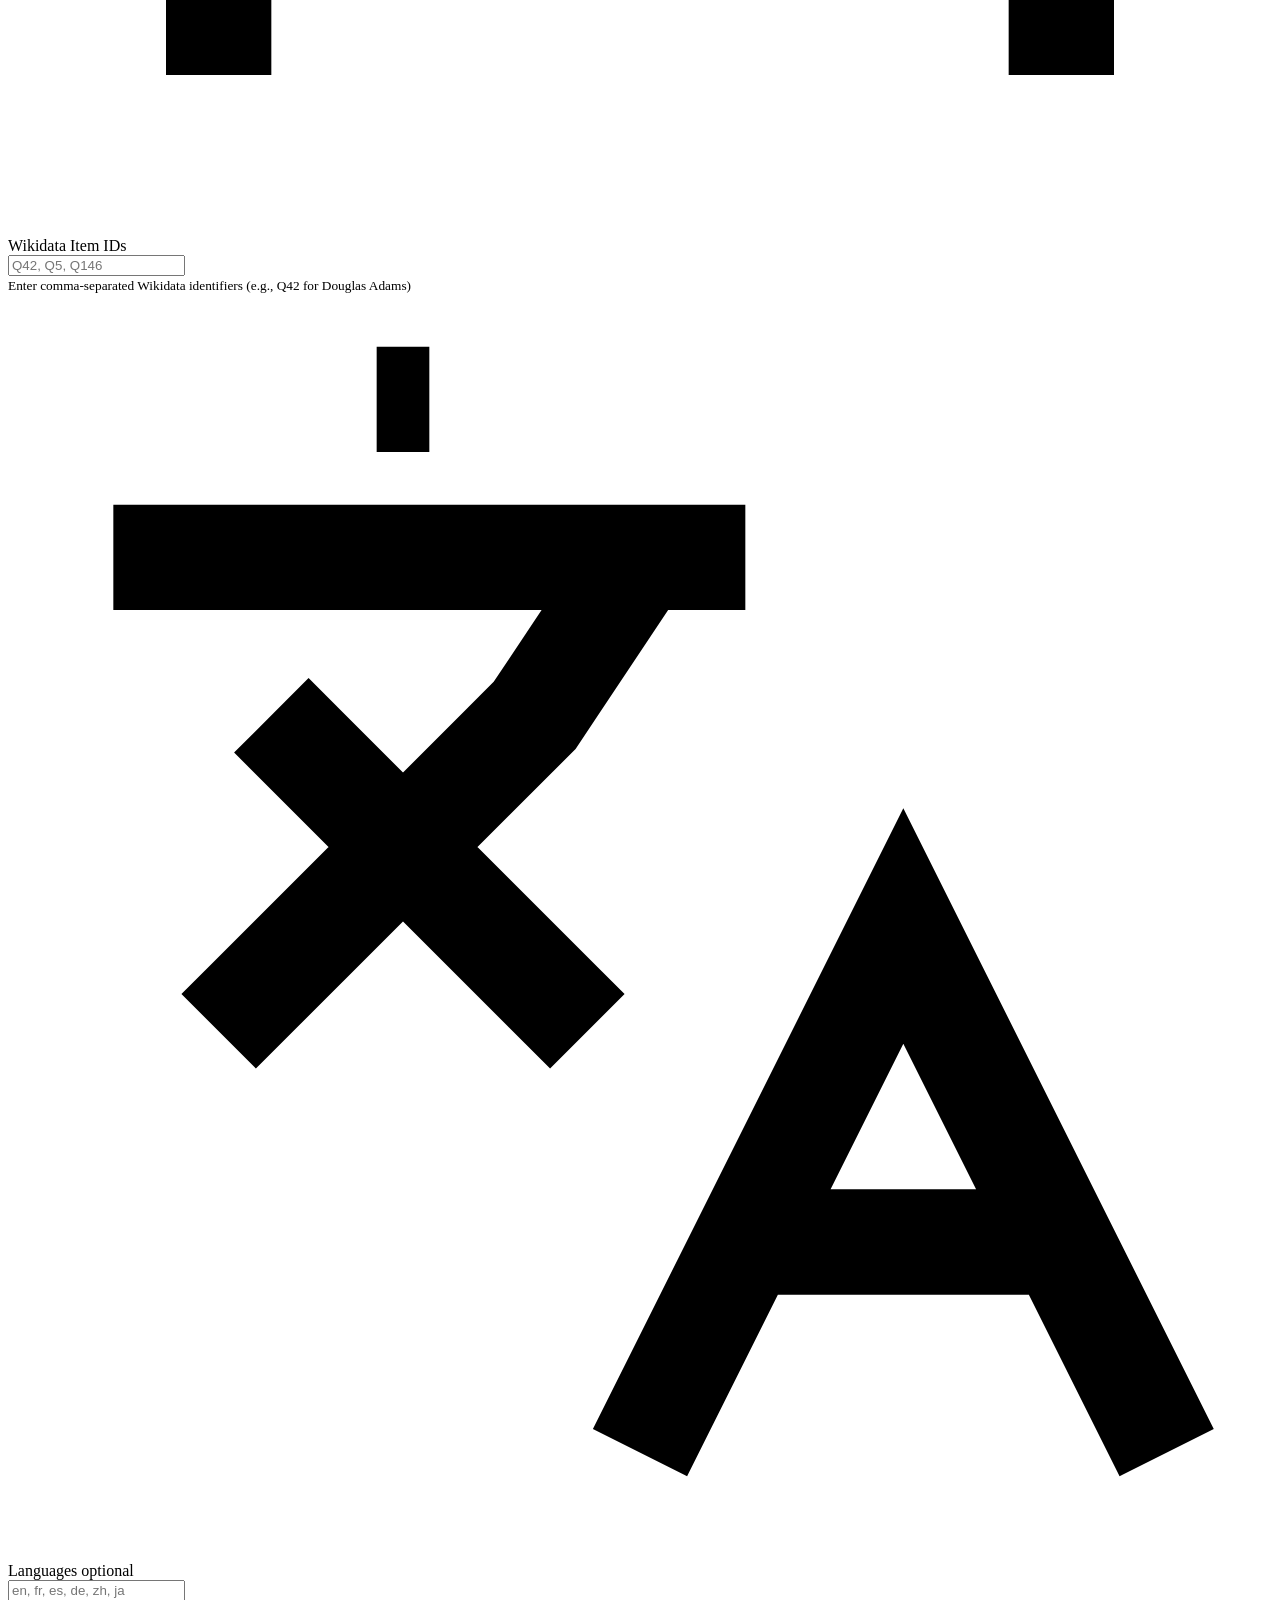
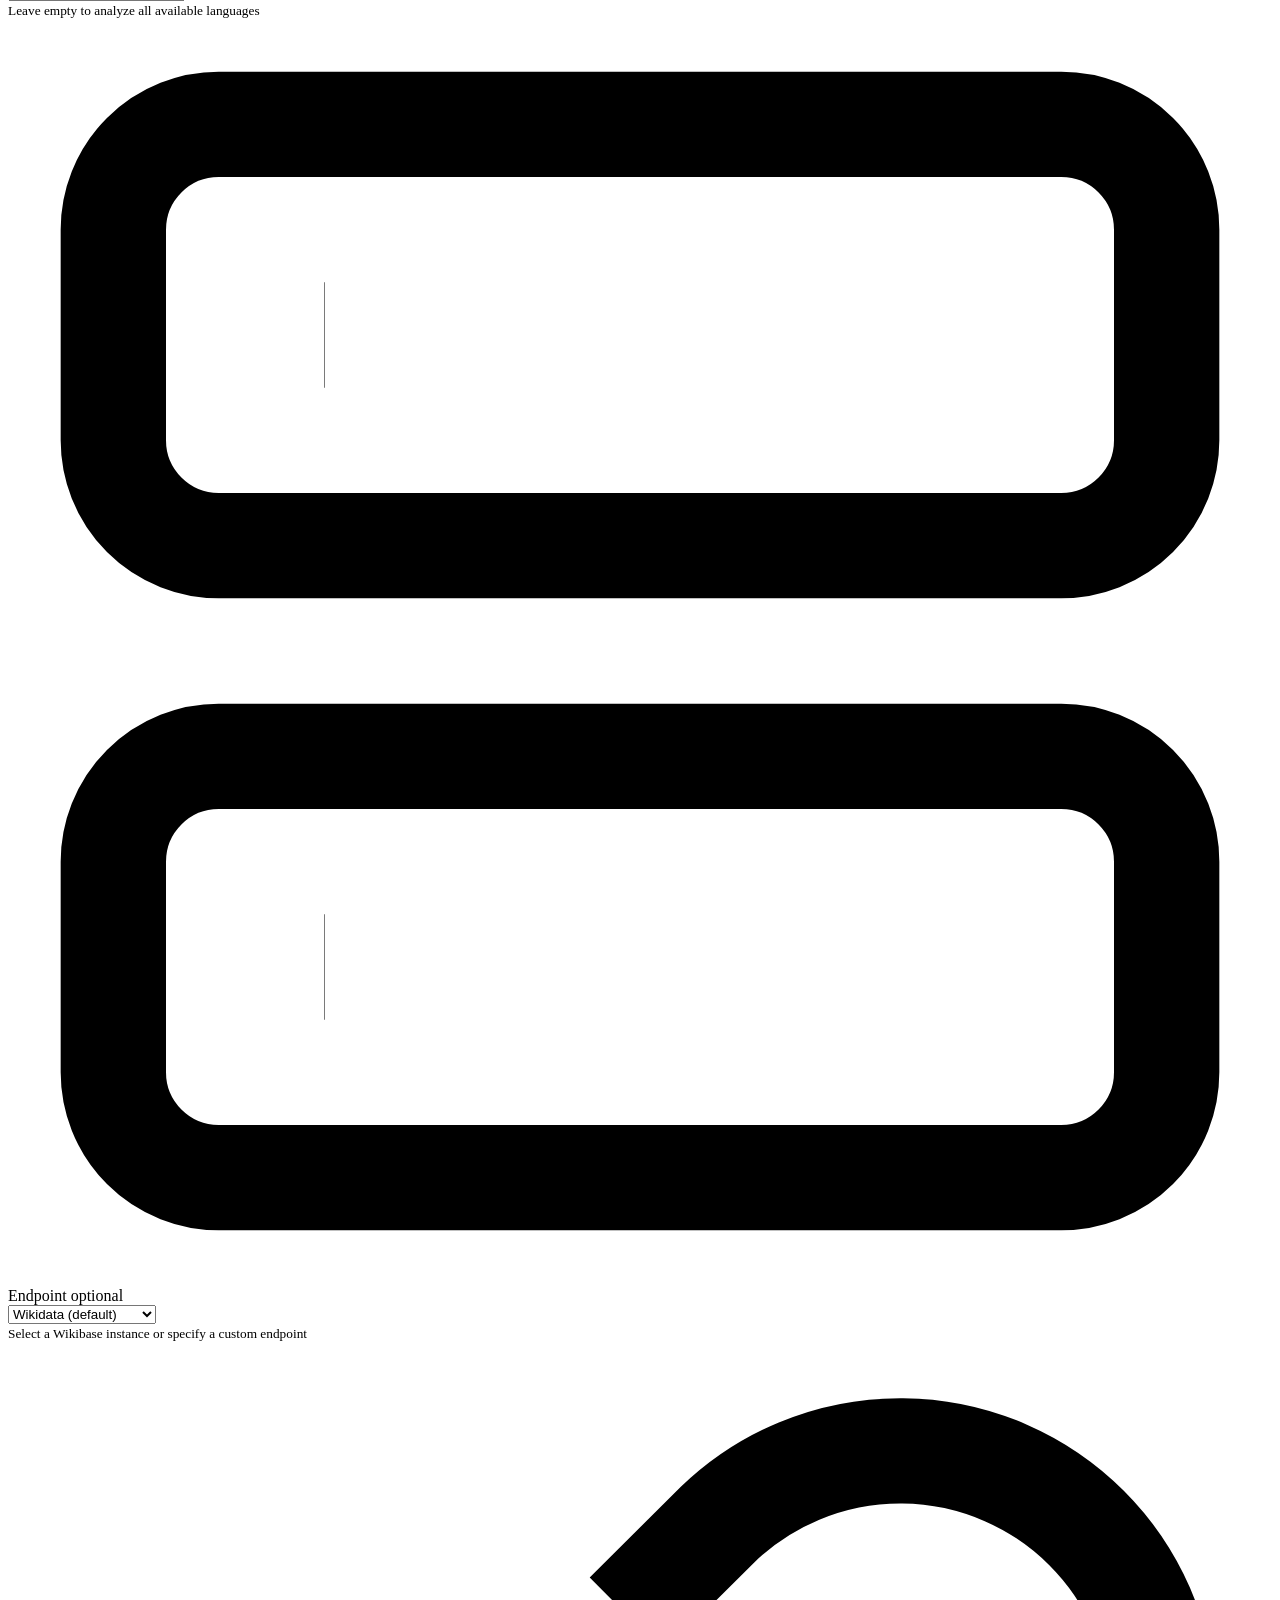
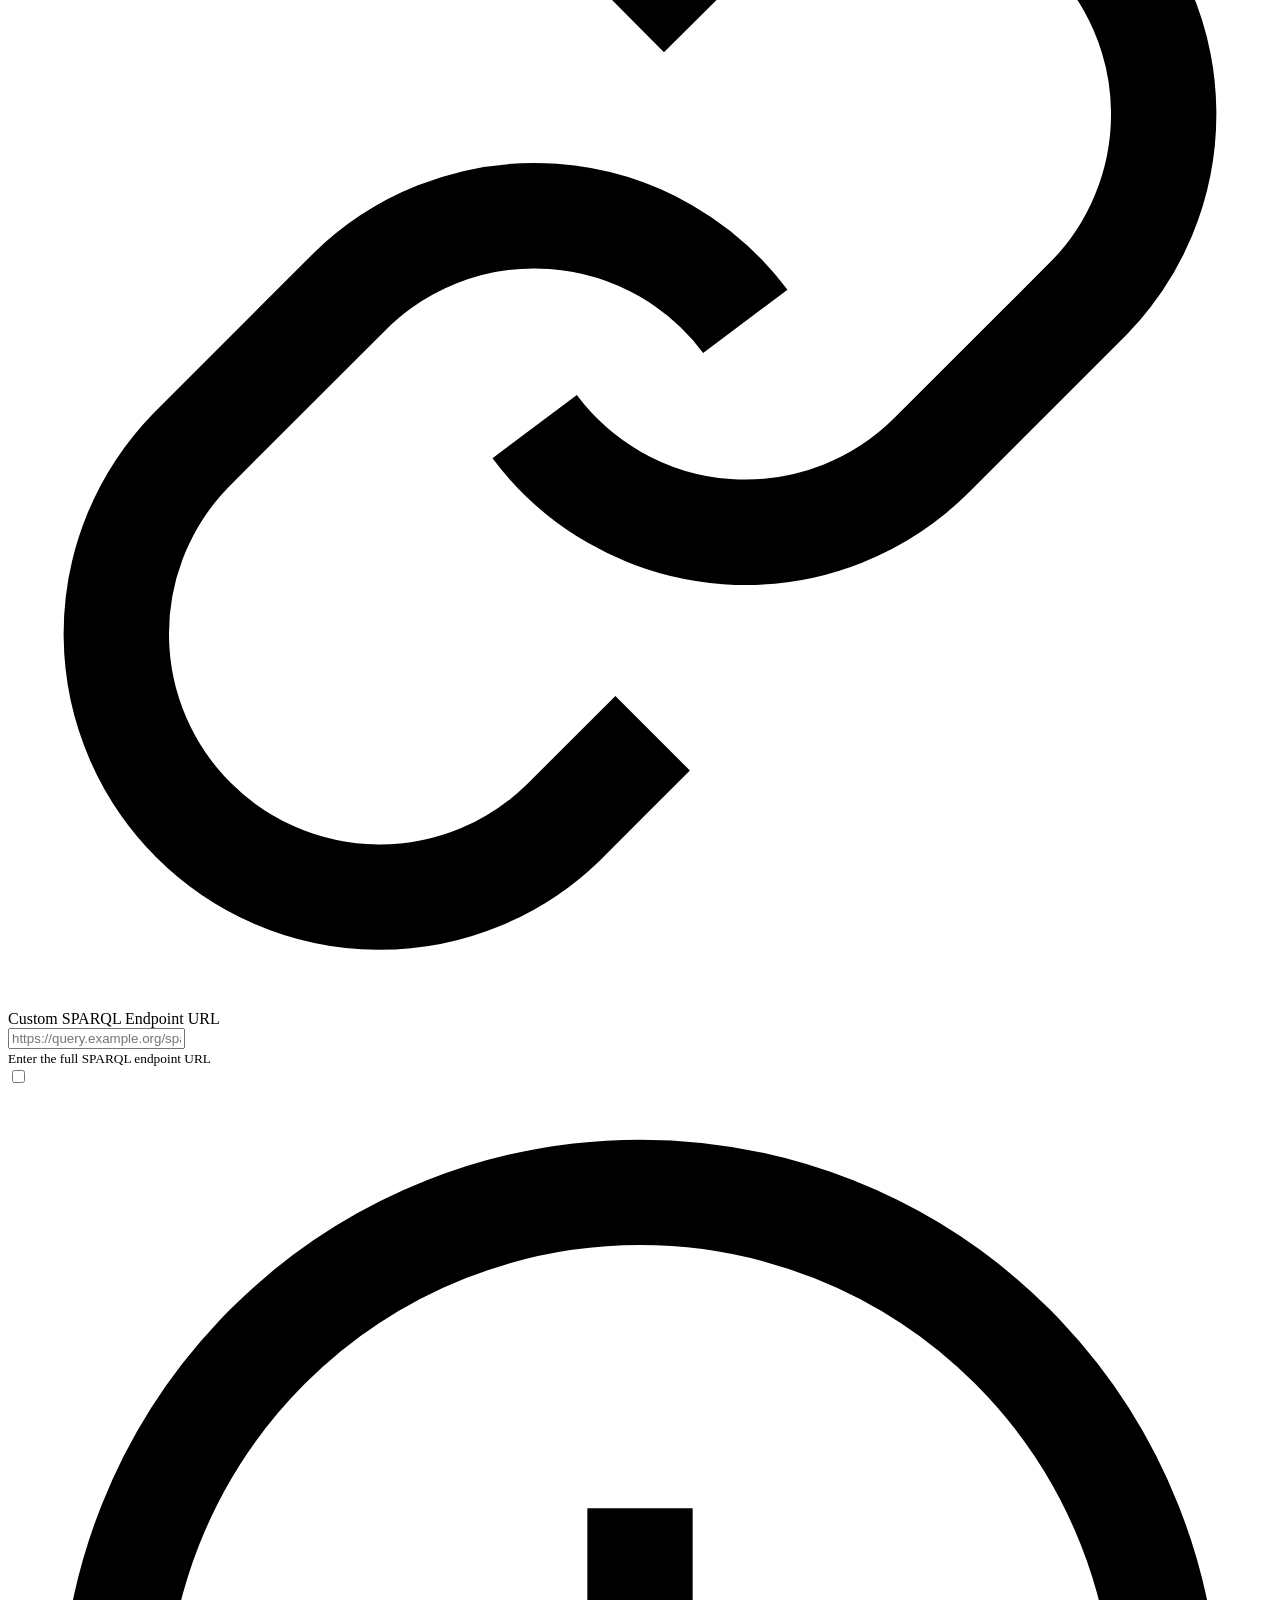
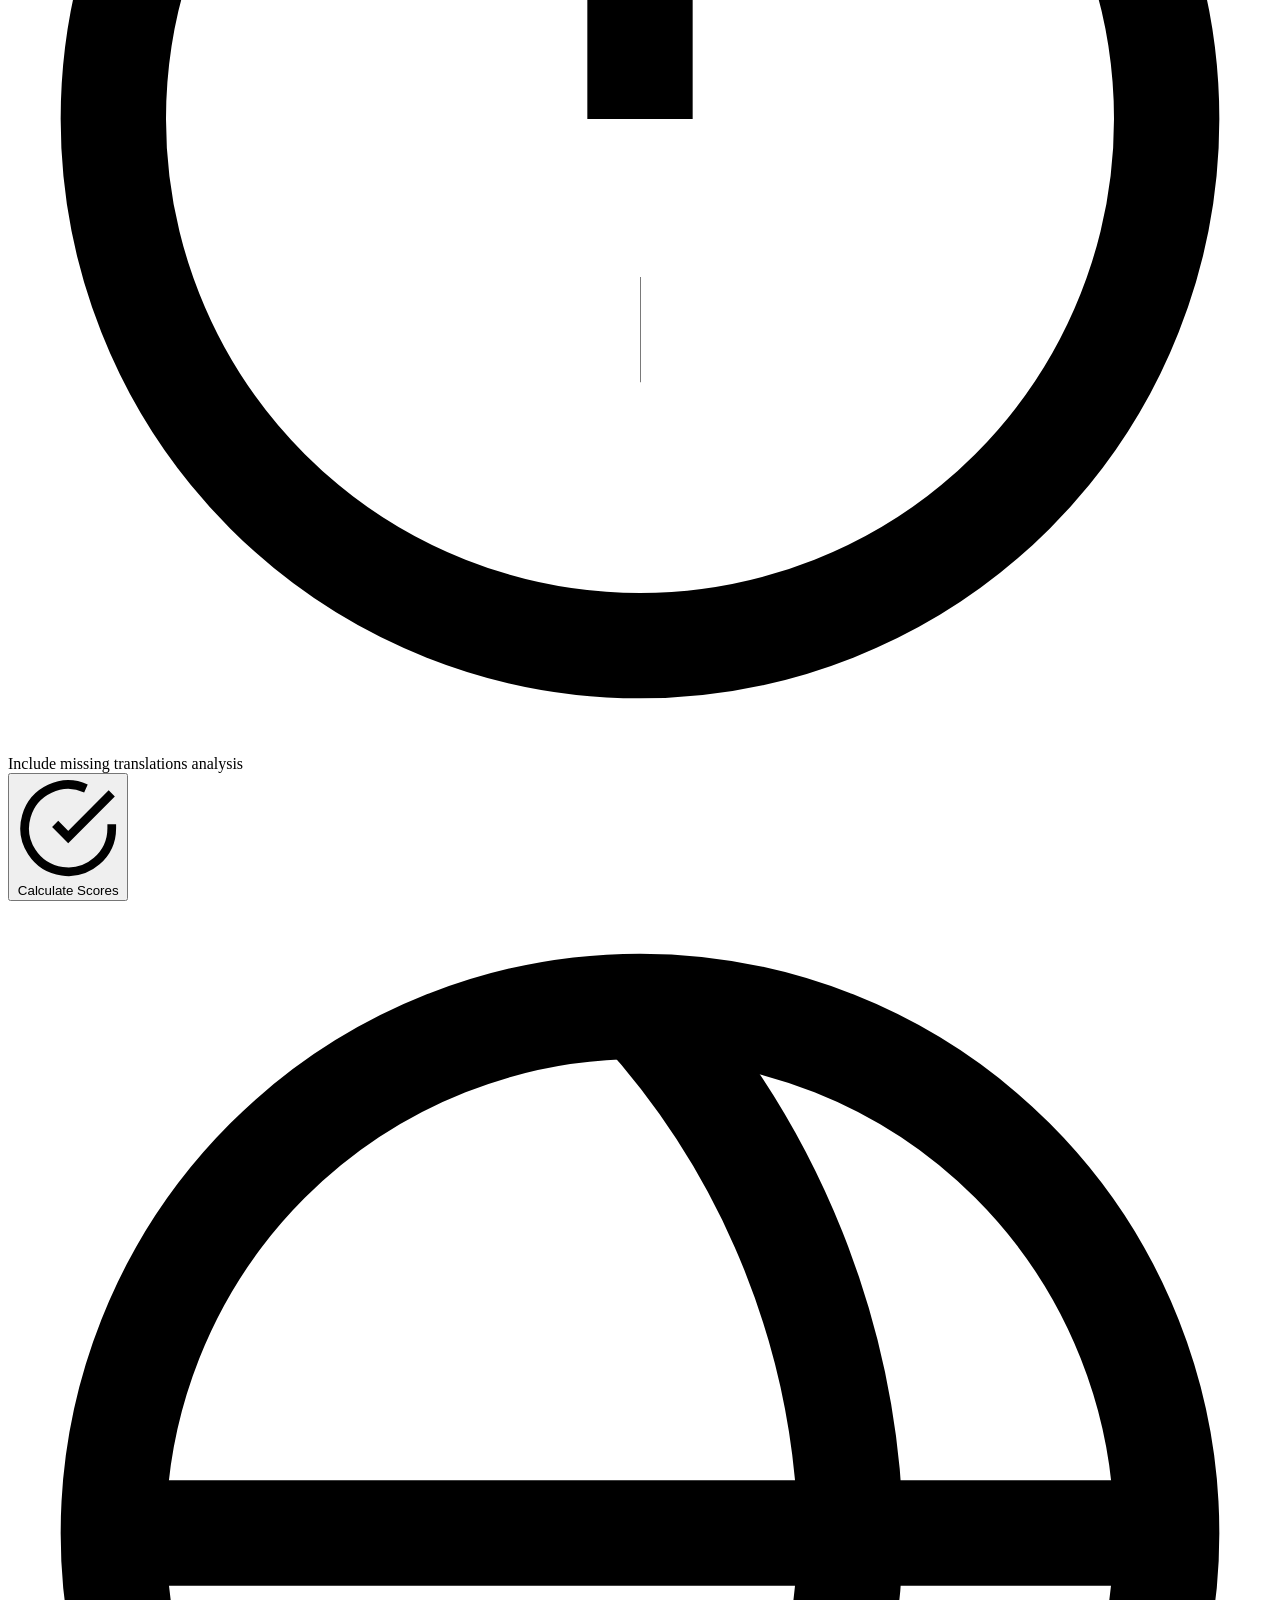
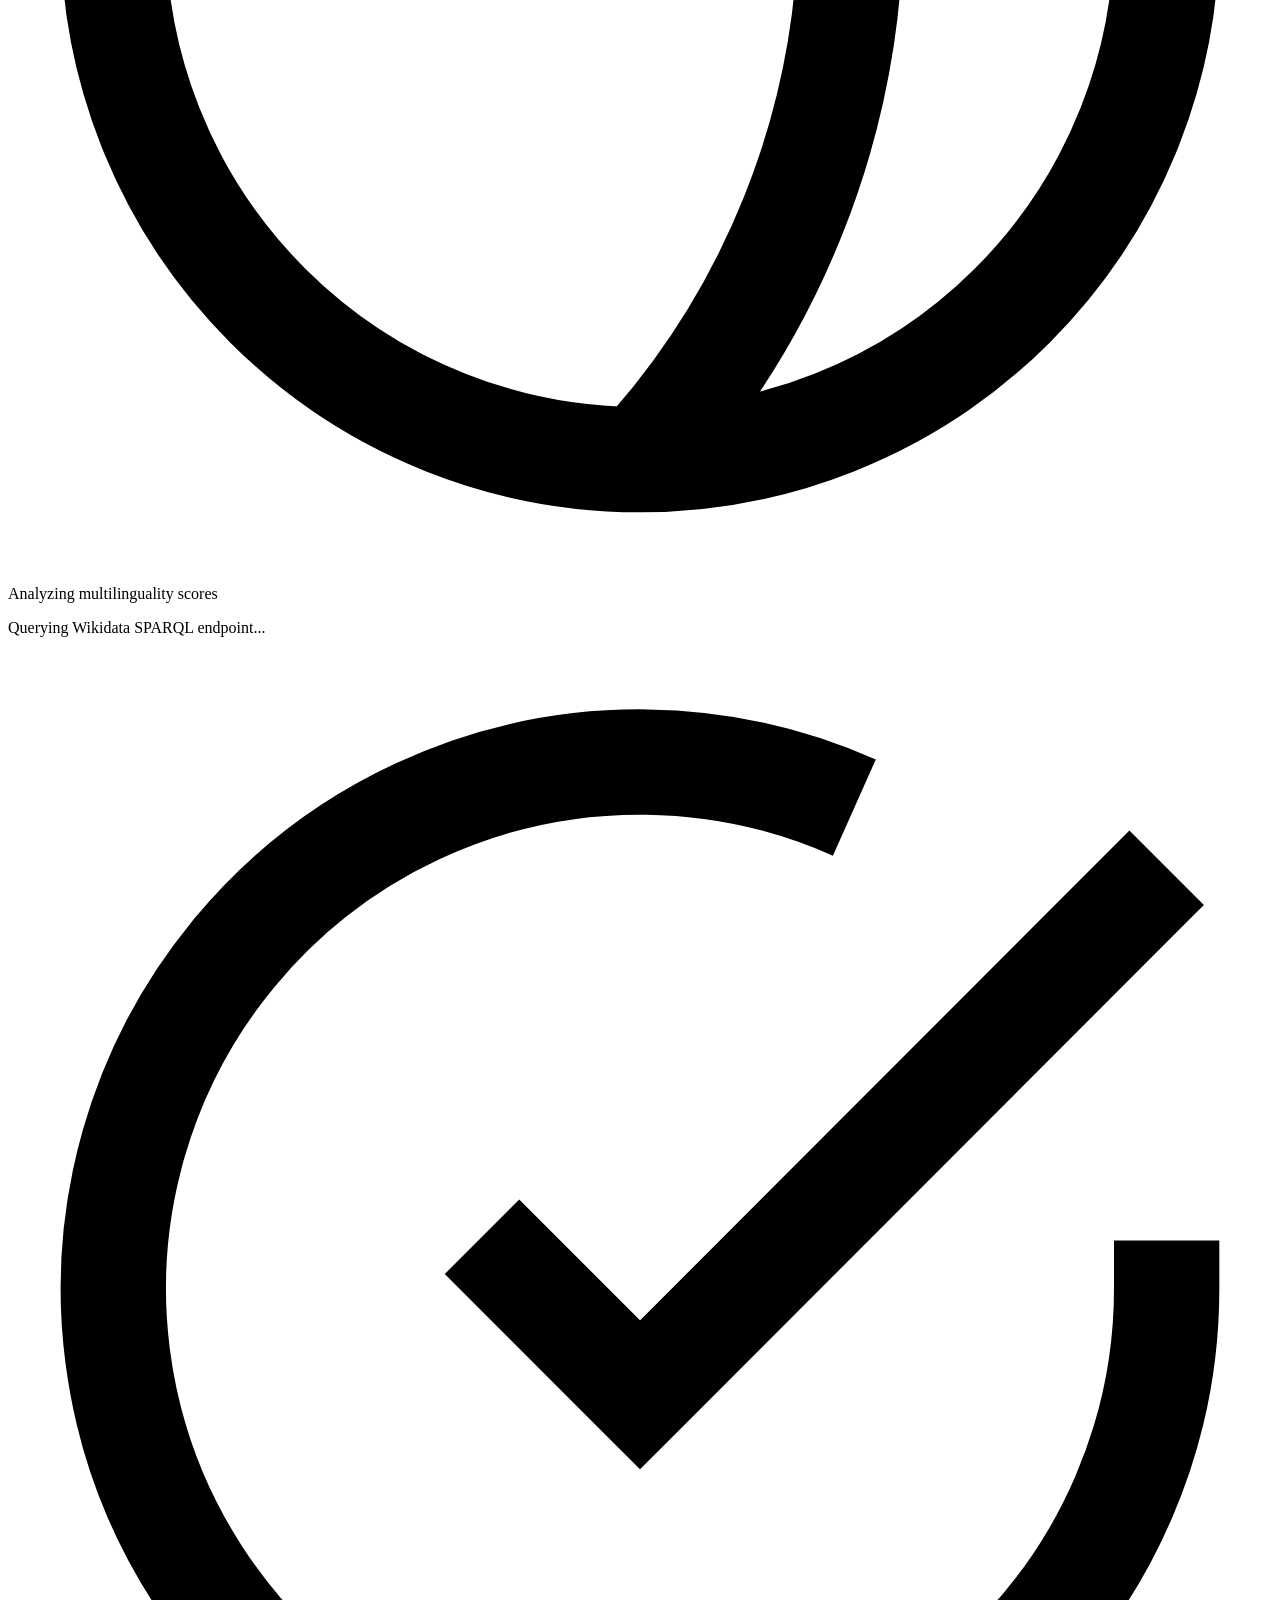
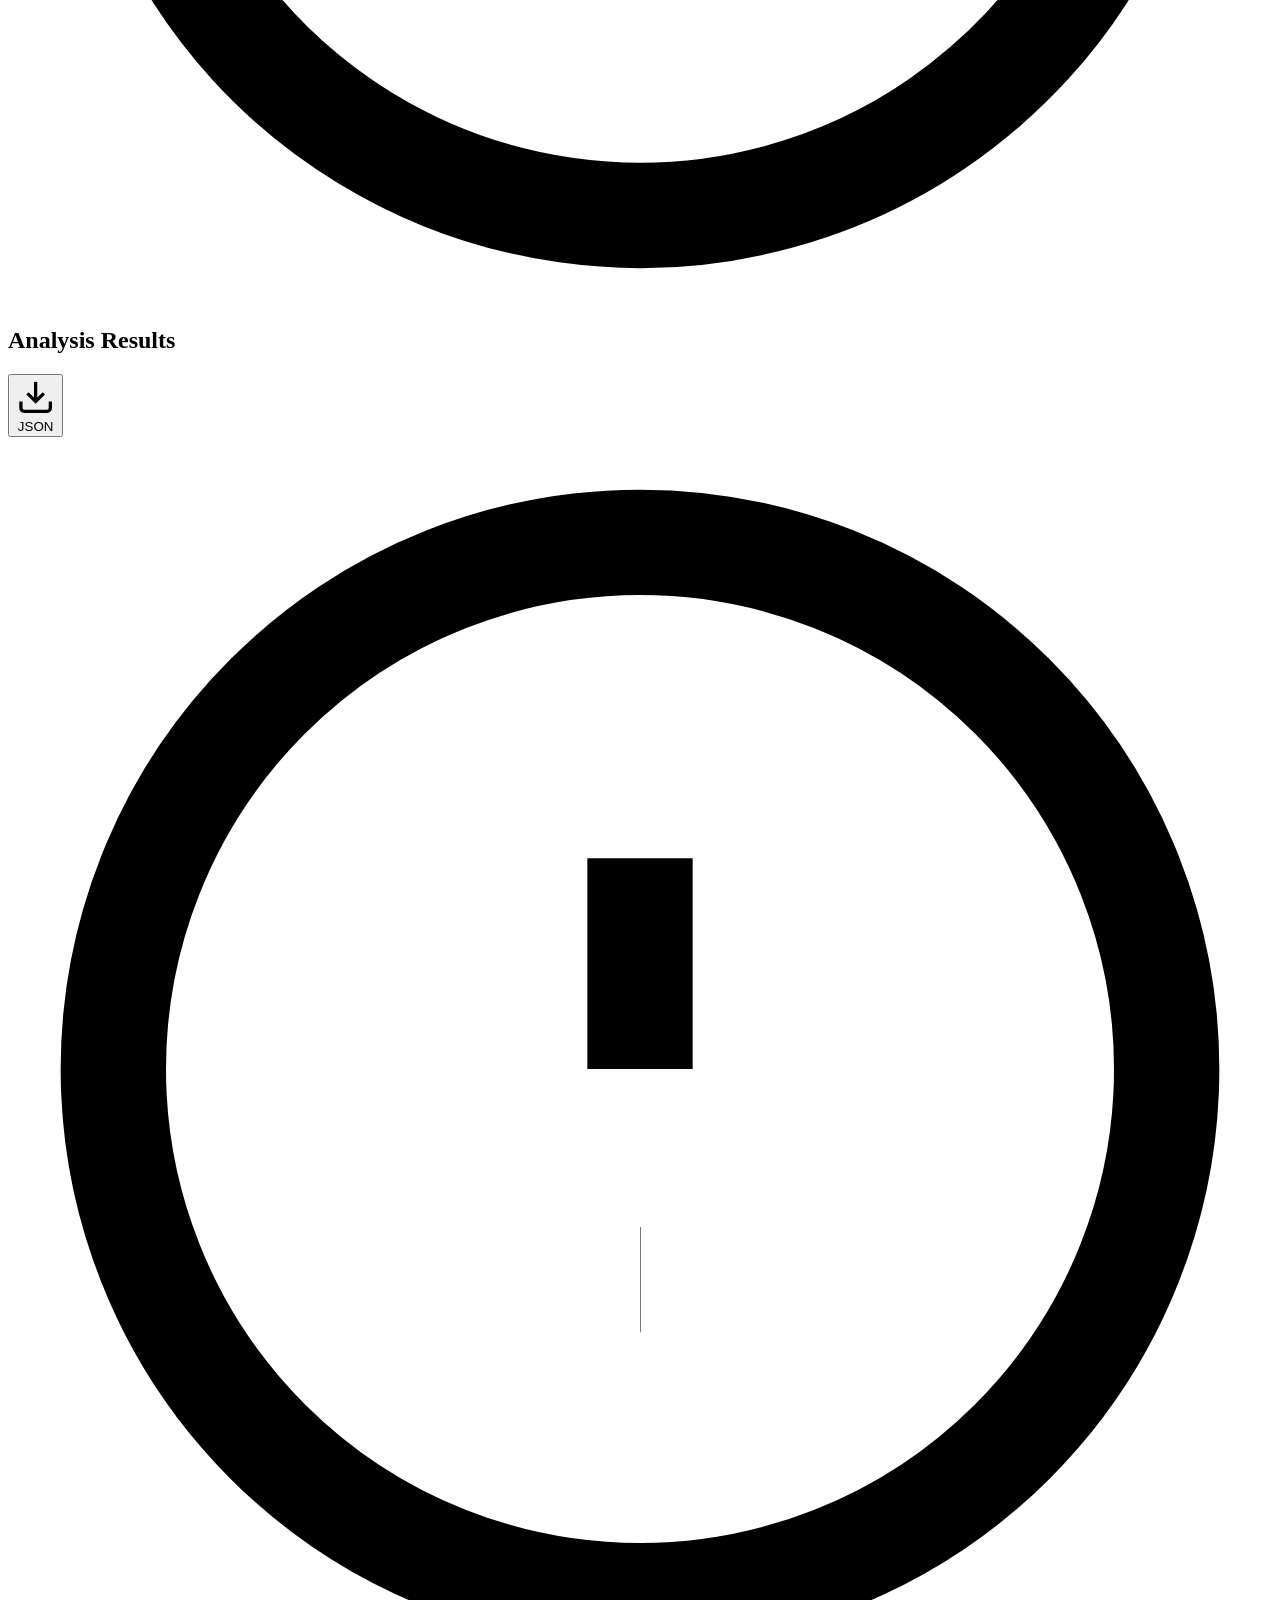
==== commit be93f654: "Support clickable links" ====
--- a/mlscores/web/static/index.html
+++ b/mlscores/web/static/index.html
@@ -134,6 +134,48 @@
                     <small>Leave empty to analyze all available languages</small>
                 </div>
 
+                <div class="form-group">
+                    <label for="endpoint">
+                        <span class="label-icon">
+                            <svg viewBox="0 0 24 24" fill="none" stroke="currentColor" stroke-width="2">
+                                <rect x="2" y="2" width="20" height="8" rx="2" ry="2"/>
+                                <rect x="2" y="14" width="20" height="8" rx="2" ry="2"/>
+                                <line x1="6" y1="6" x2="6.01" y2="6"/>
+                                <line x1="6" y1="18" x2="6.01" y2="18"/>
+                            </svg>
+                        </span>
+                        Endpoint
+                        <span class="optional-badge">optional</span>
+                    </label>
+                    <div class="input-wrapper">
+                        <select id="endpoint" class="endpoint-select">
+                            <option value="wikidata" selected>Wikidata (default)</option>
+                            <option value="commons">Wikimedia Commons</option>
+                            <option value="custom">Custom endpoint...</option>
+                        </select>
+                    </div>
+                    <small>Select a Wikibase instance or specify a custom endpoint</small>
+                </div>
+
+                <div id="custom-endpoint-group" class="form-group hidden">
+                    <label for="custom-endpoint-url">
+                        <span class="label-icon">
+                            <svg viewBox="0 0 24 24" fill="none" stroke="currentColor" stroke-width="2">
+                                <path d="M10 13a5 5 0 0 0 7.54.54l3-3a5 5 0 0 0-7.07-7.07l-1.72 1.71"/>
+                                <path d="M14 11a5 5 0 0 0-7.54-.54l-3 3a5 5 0 0 0 7.07 7.07l1.71-1.71"/>
+                            </svg>
+                        </span>
+                        Custom SPARQL Endpoint URL
+                    </label>
+                    <div class="input-wrapper">
+                        <input type="url" id="custom-endpoint-url"
+                               placeholder="https://query.example.org/sparql"
+                               autocomplete="off">
+                        <span class="input-focus-border"></span>
+                    </div>
+                    <small>Enter the full SPARQL endpoint URL</small>
+                </div>
+
                 <div class="form-group checkbox-group">
                     <label class="toggle-switch">
                         <input type="checkbox" id="include-missing">
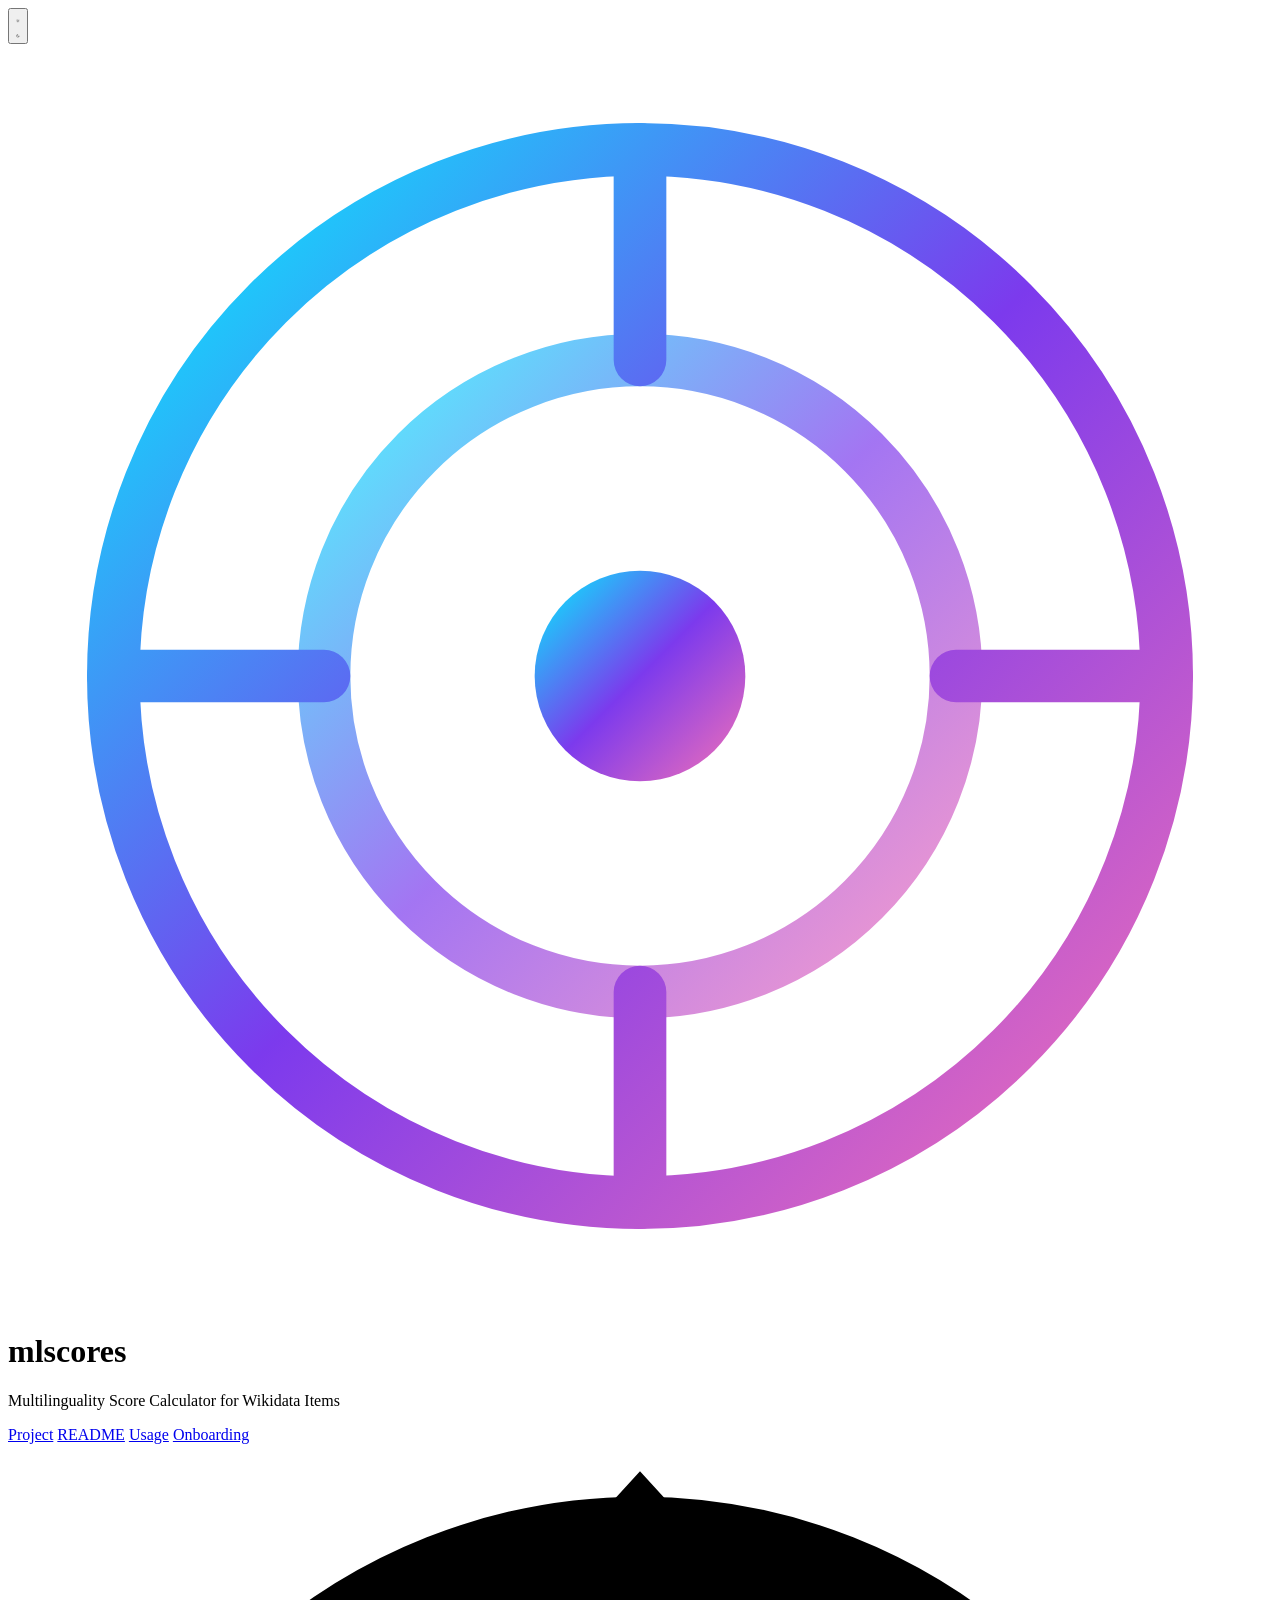
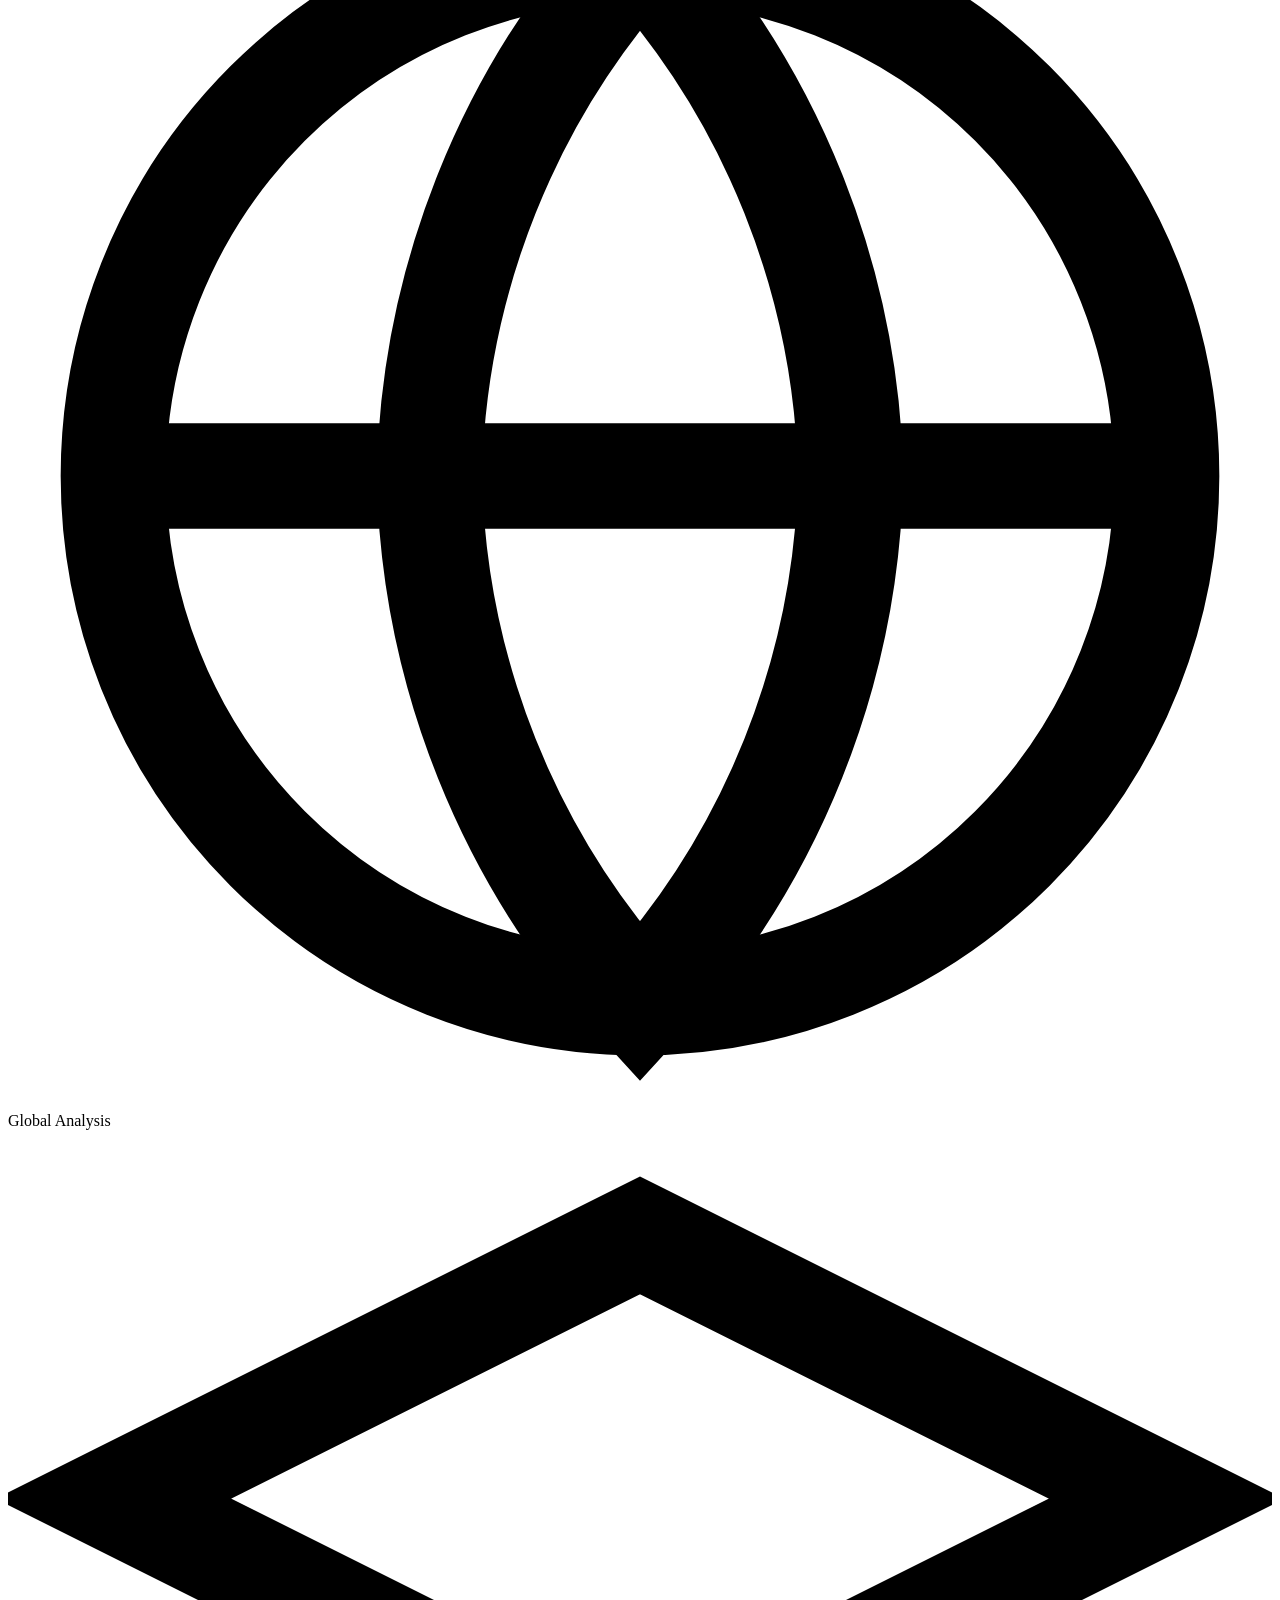
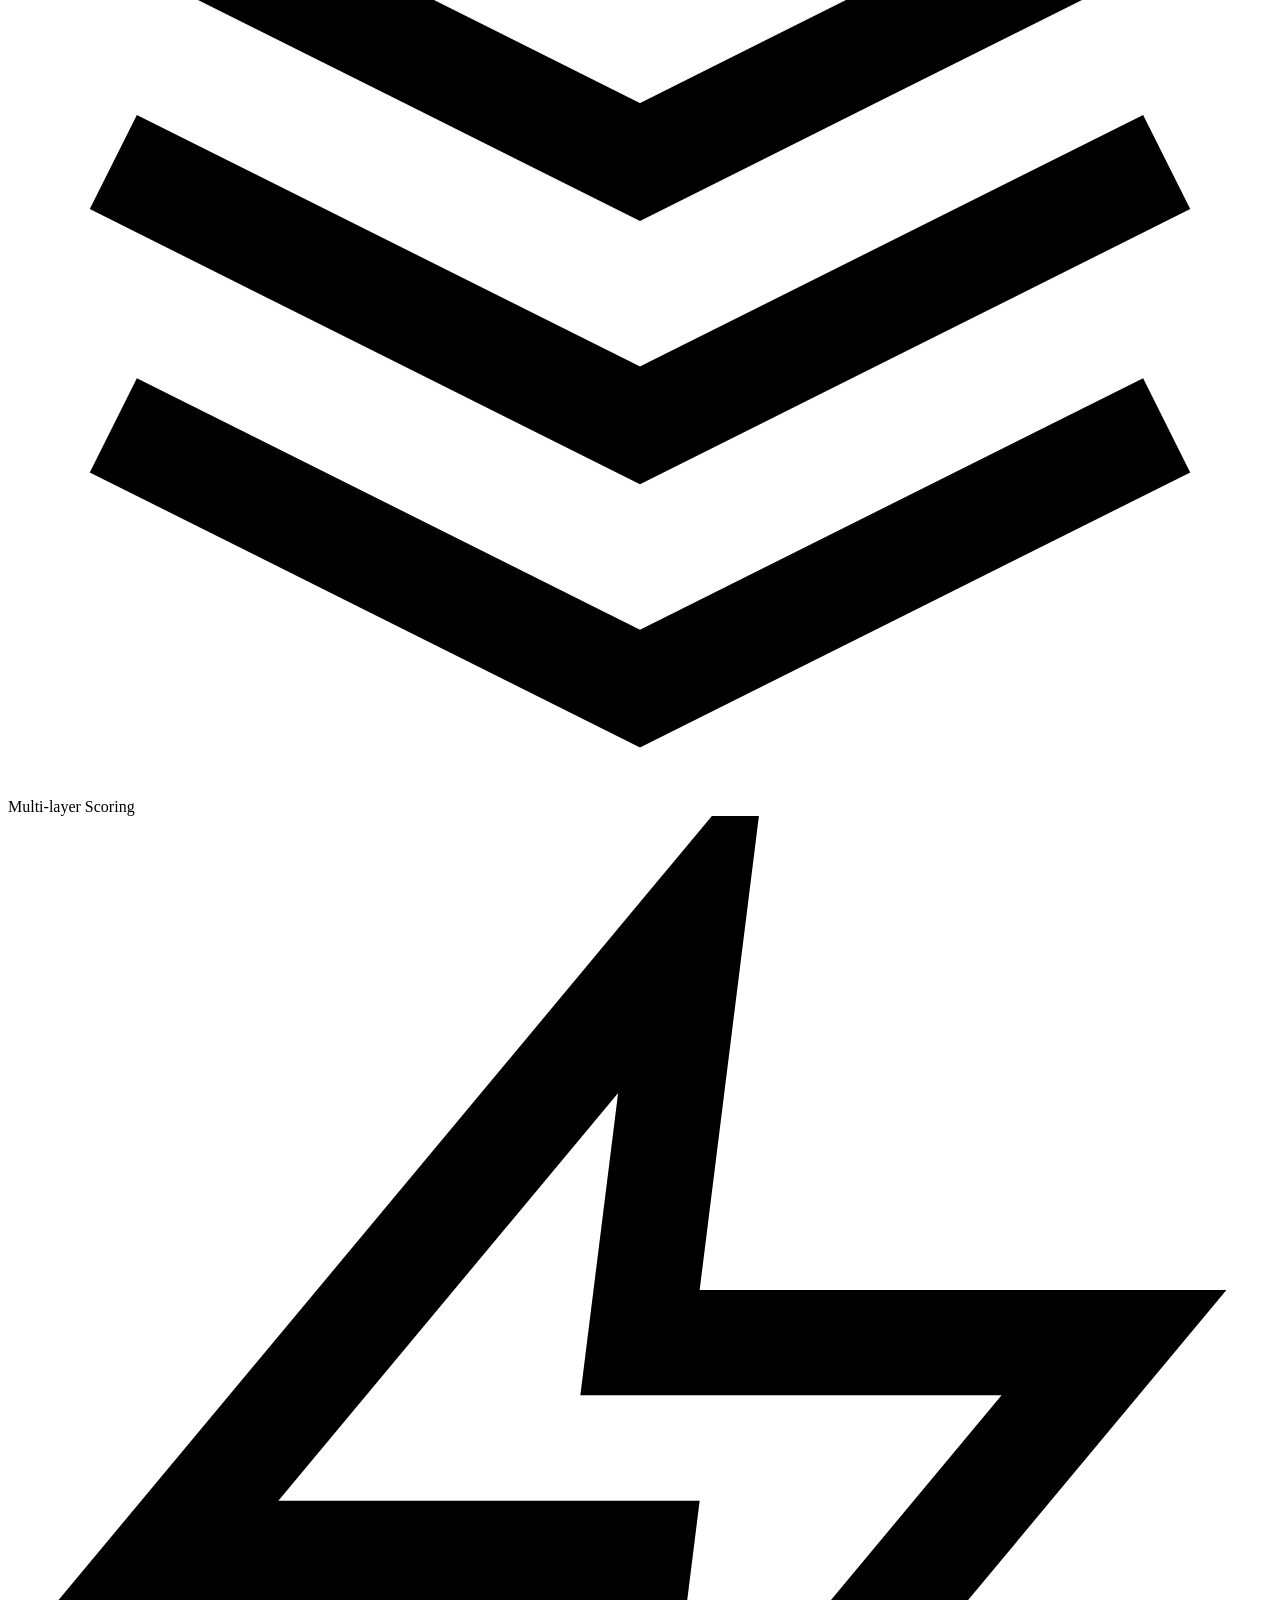
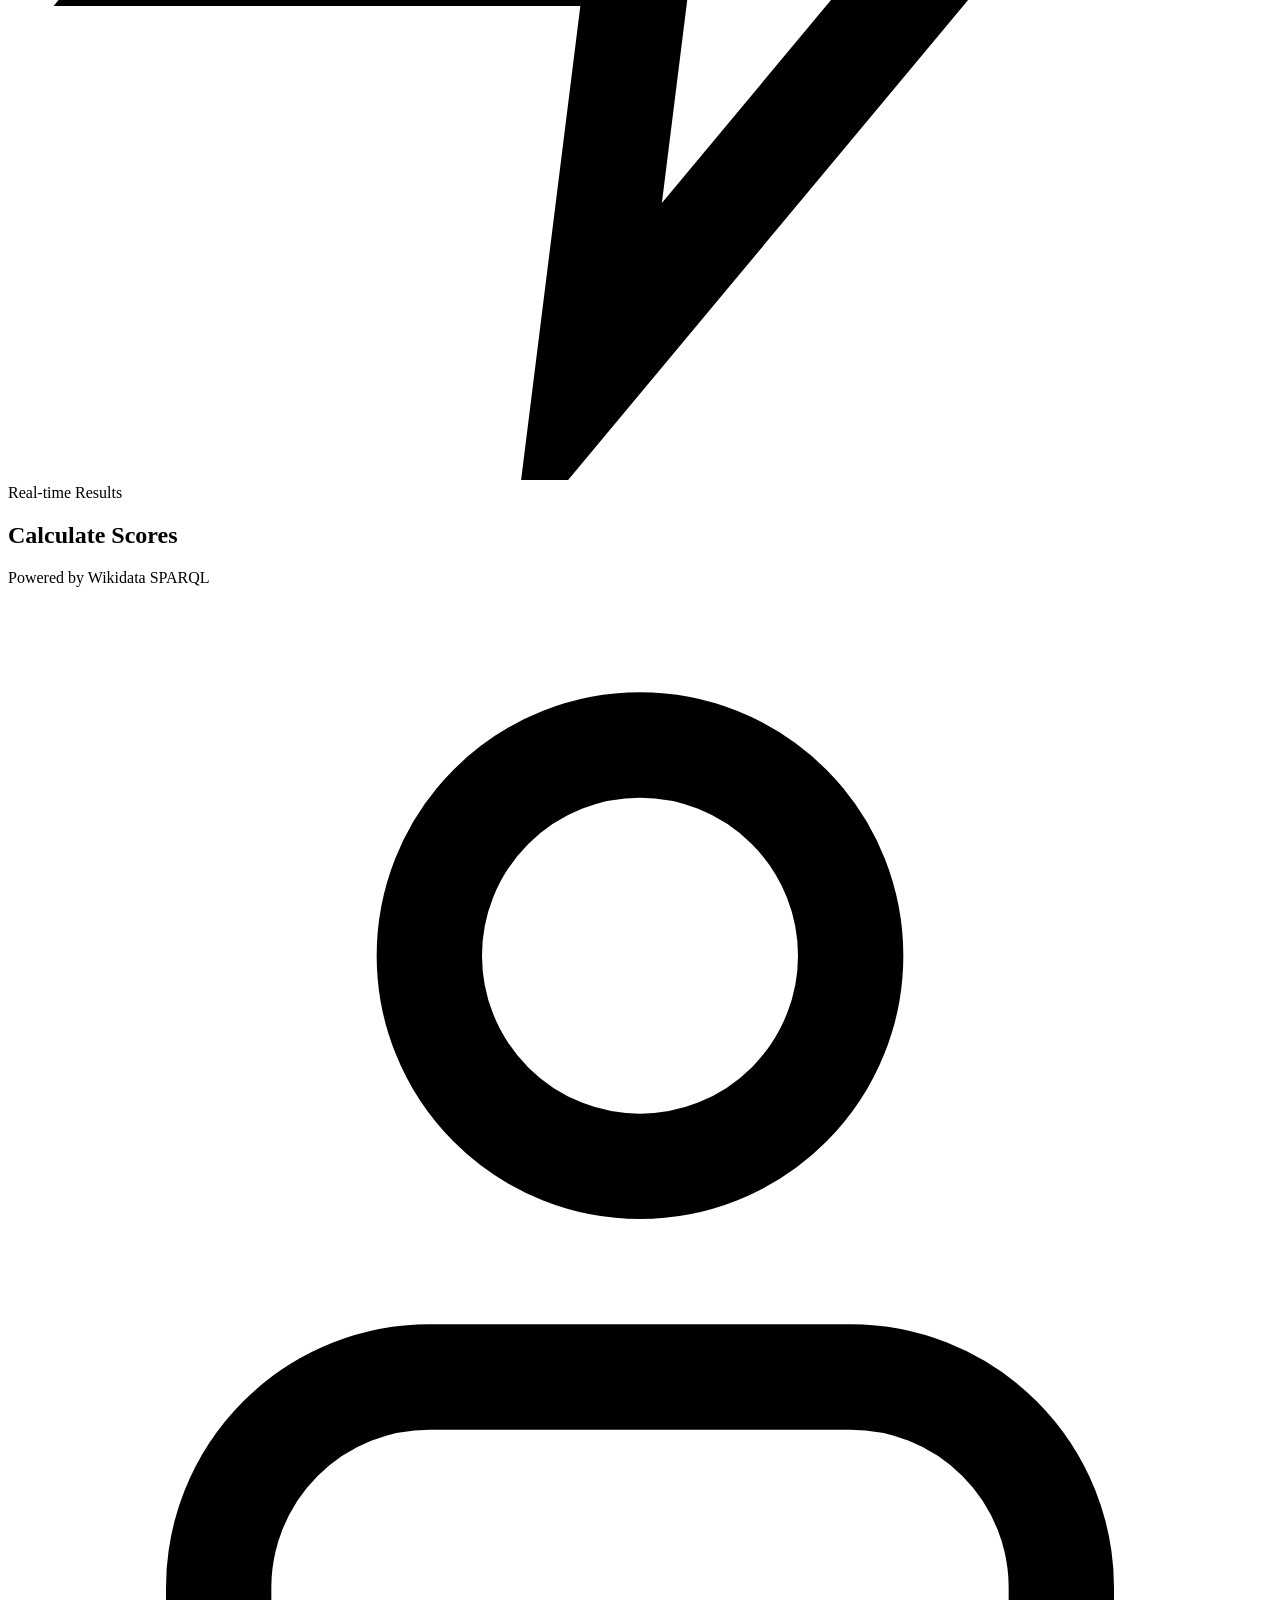
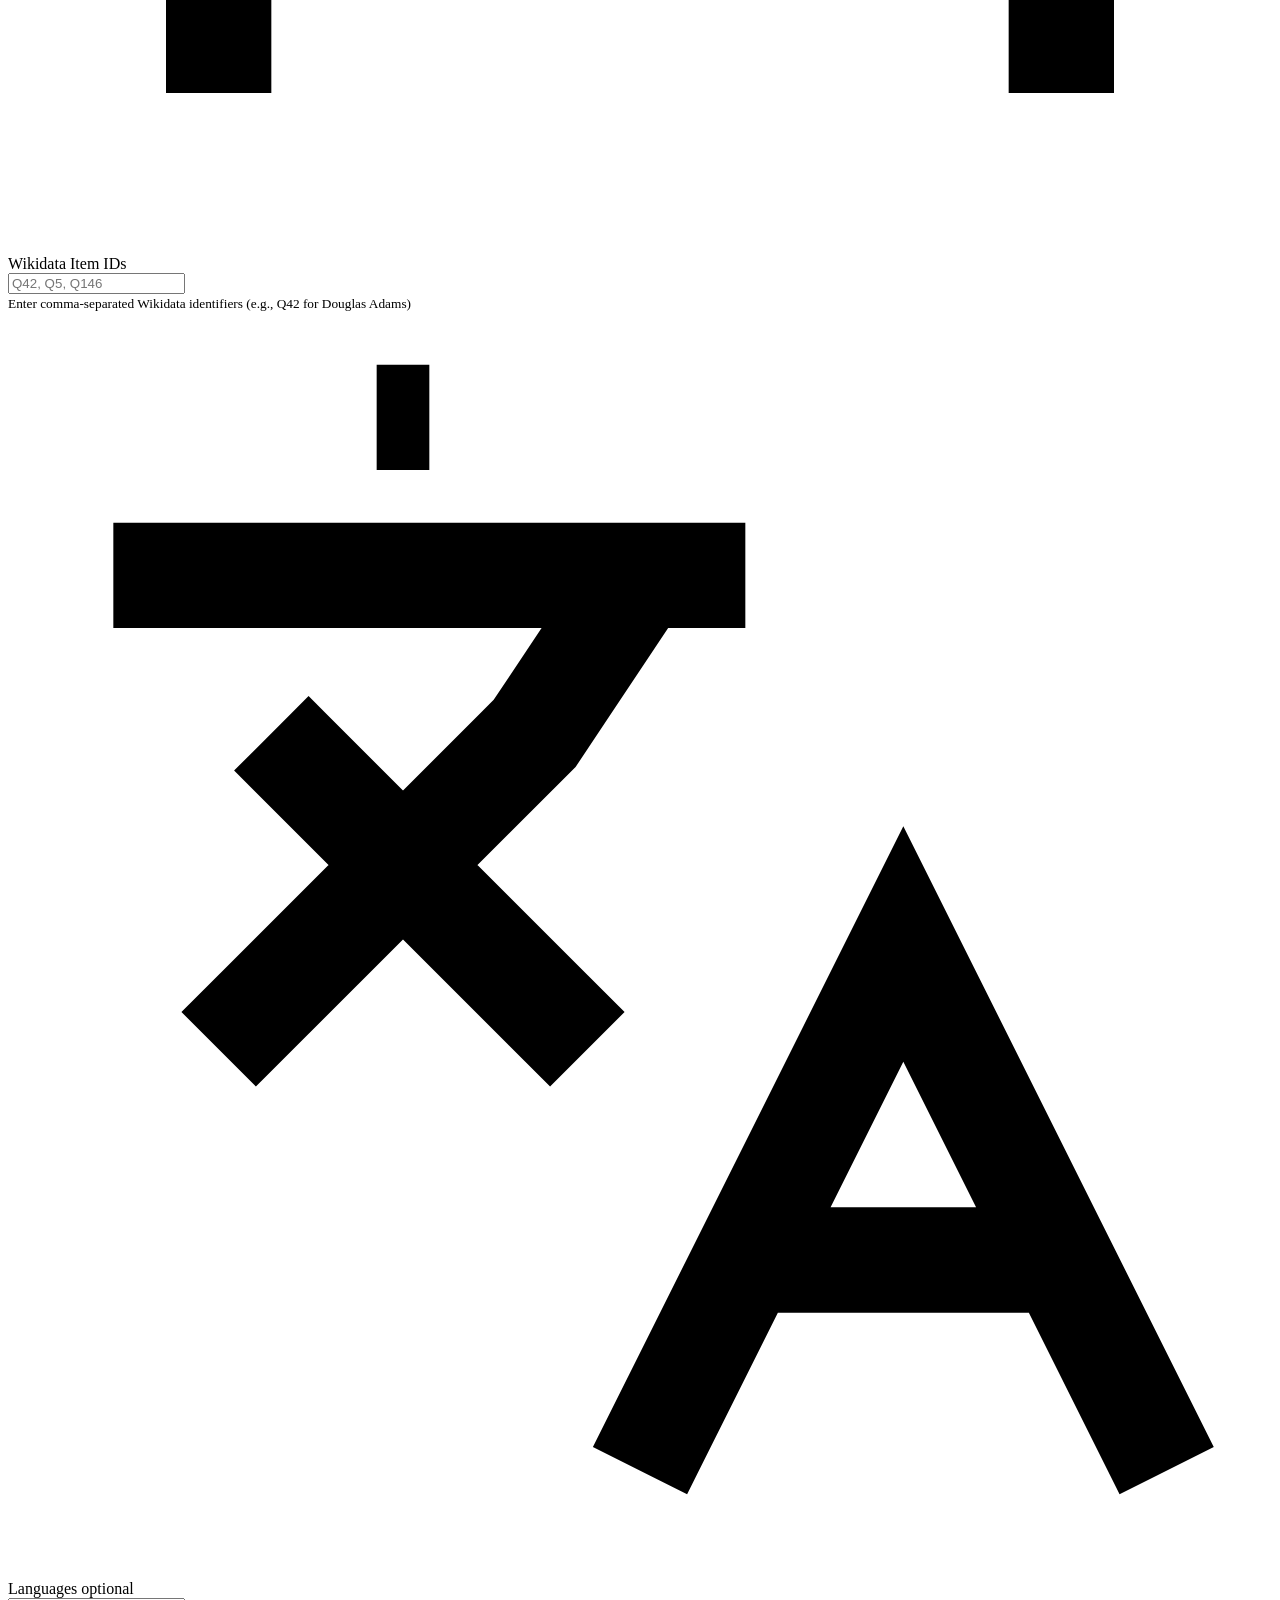
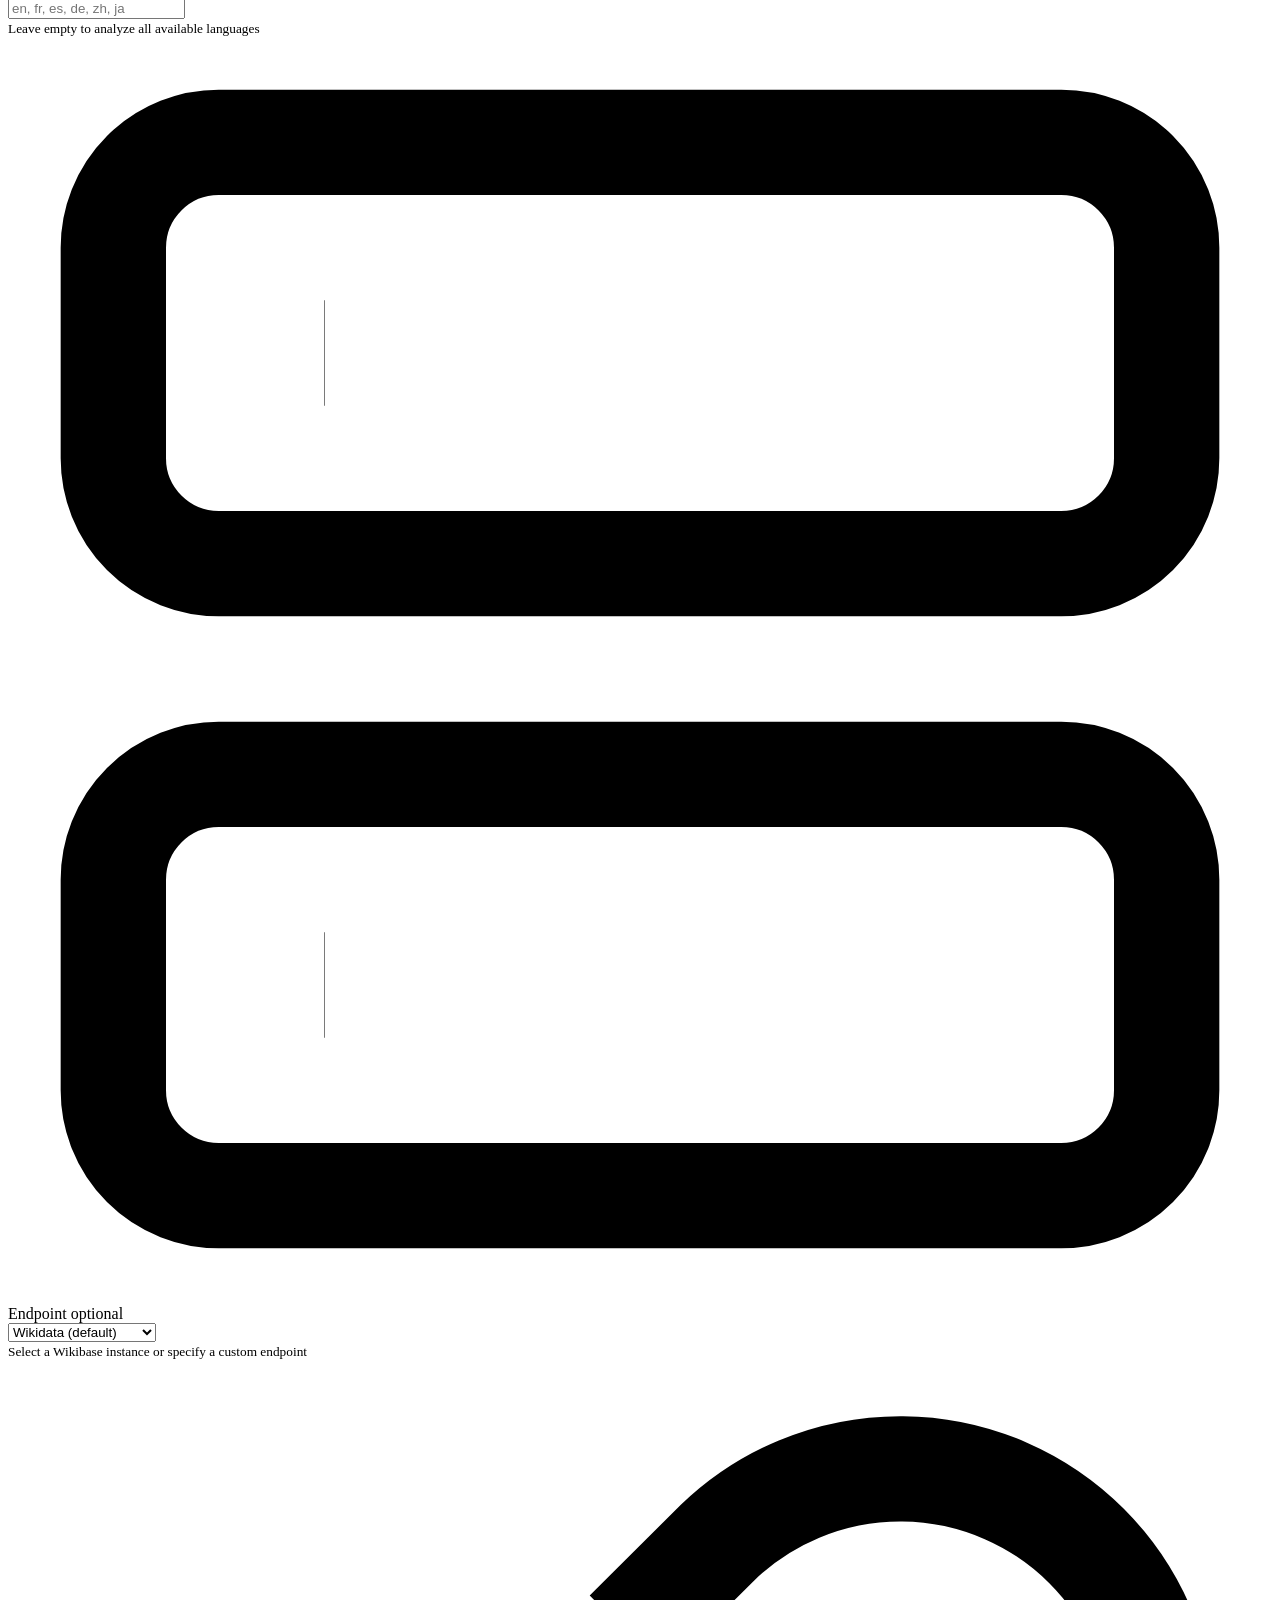
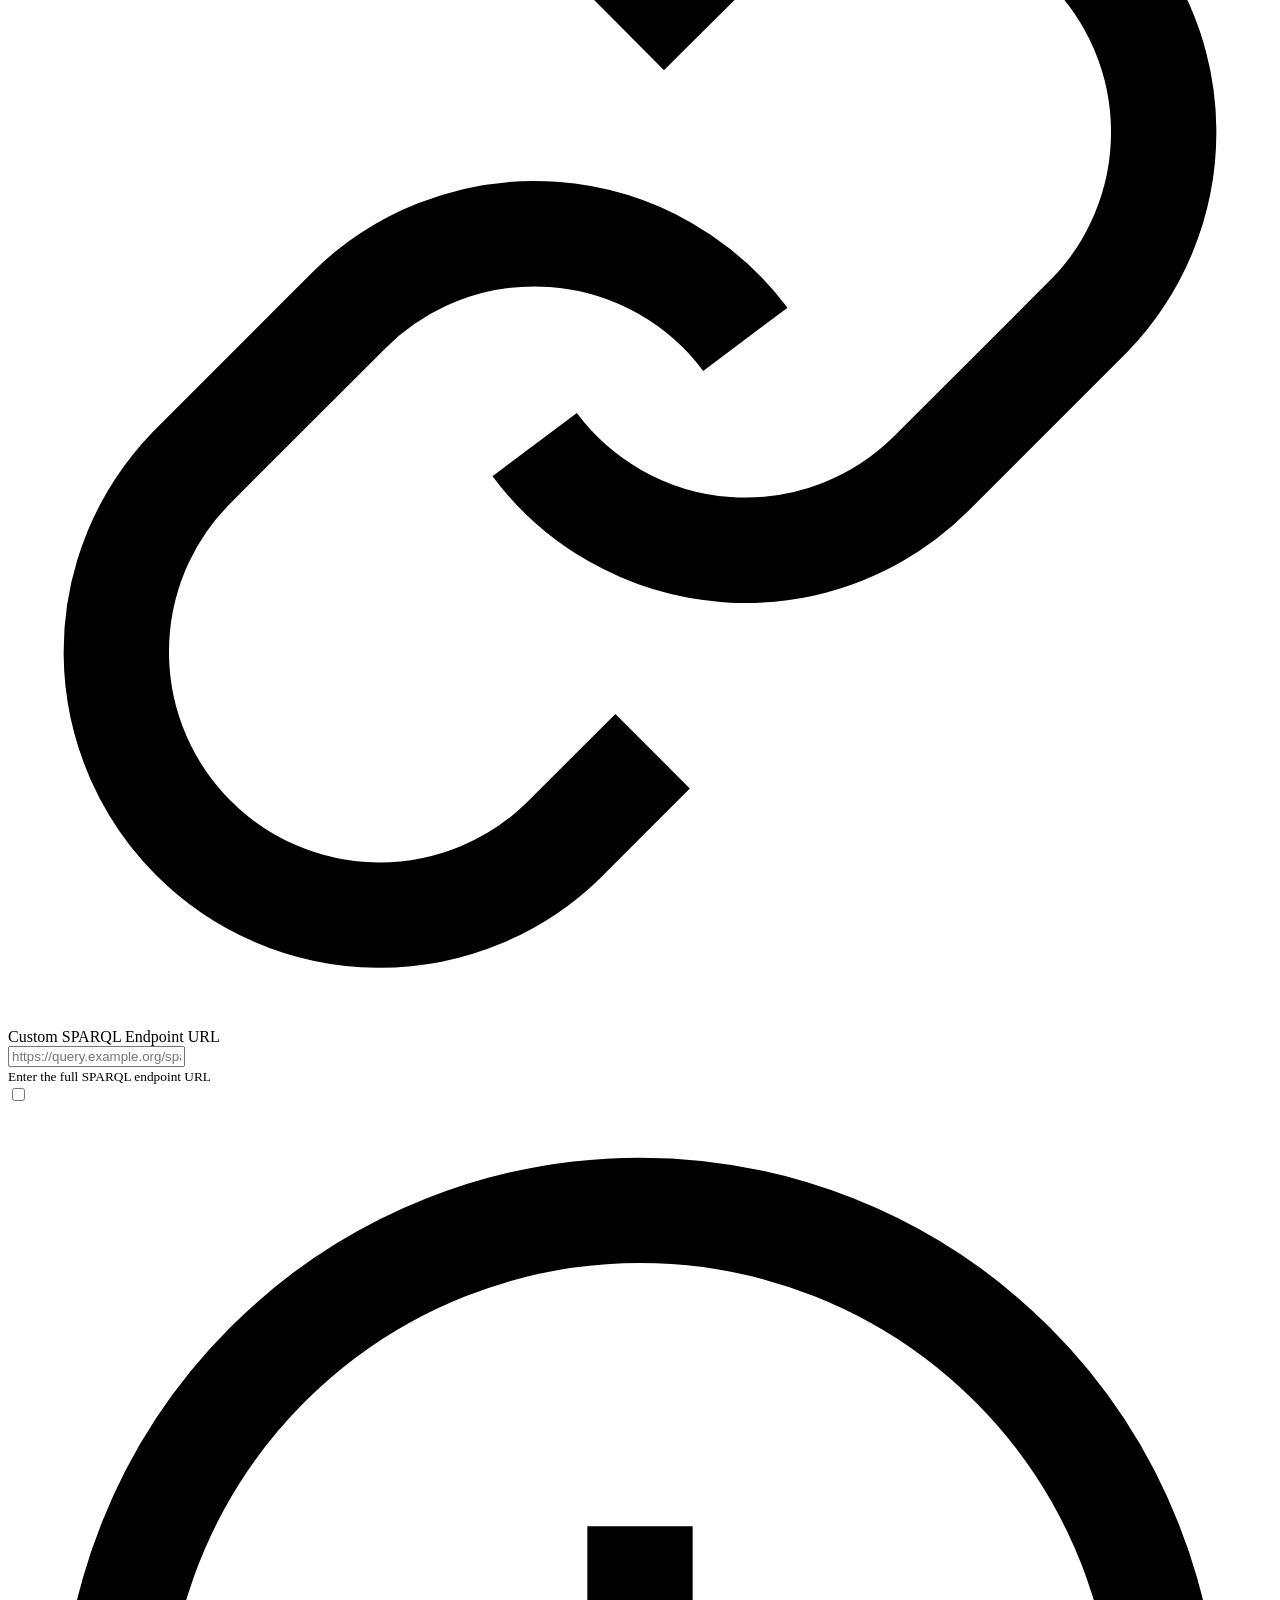
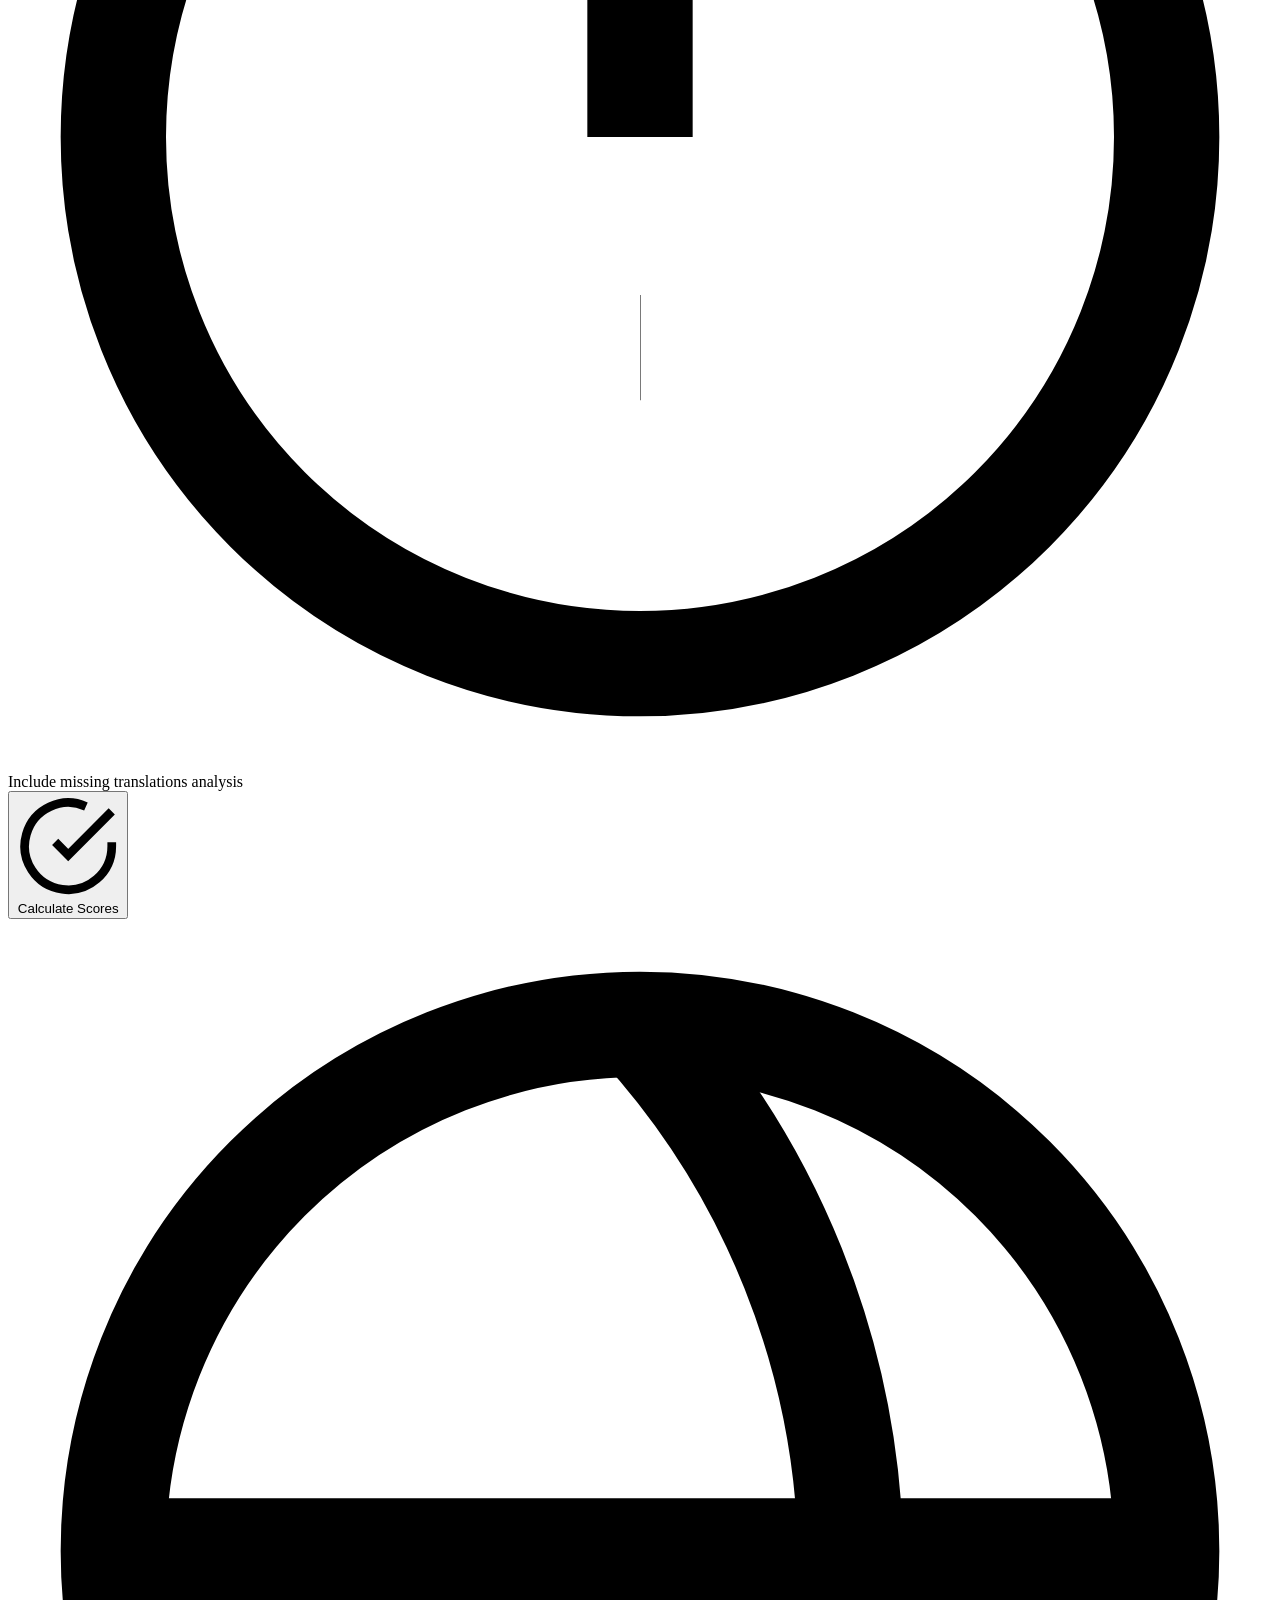
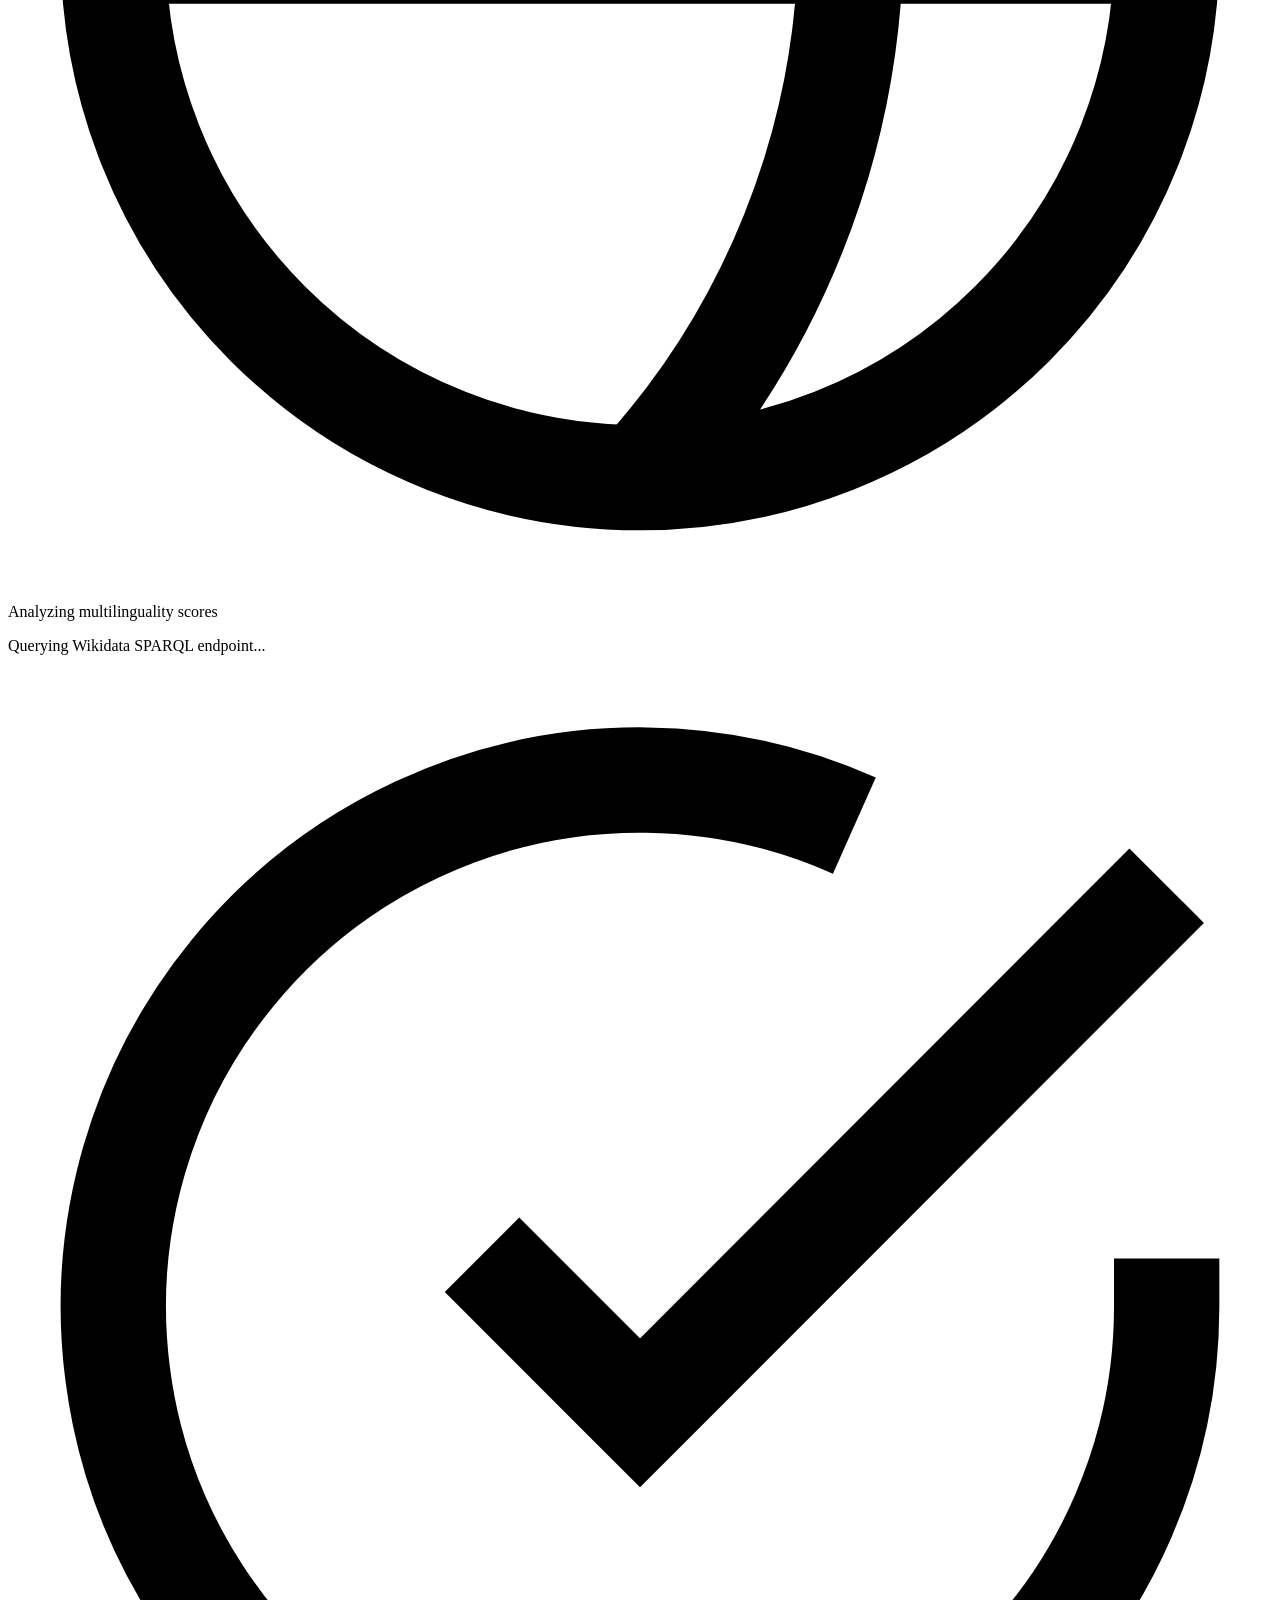
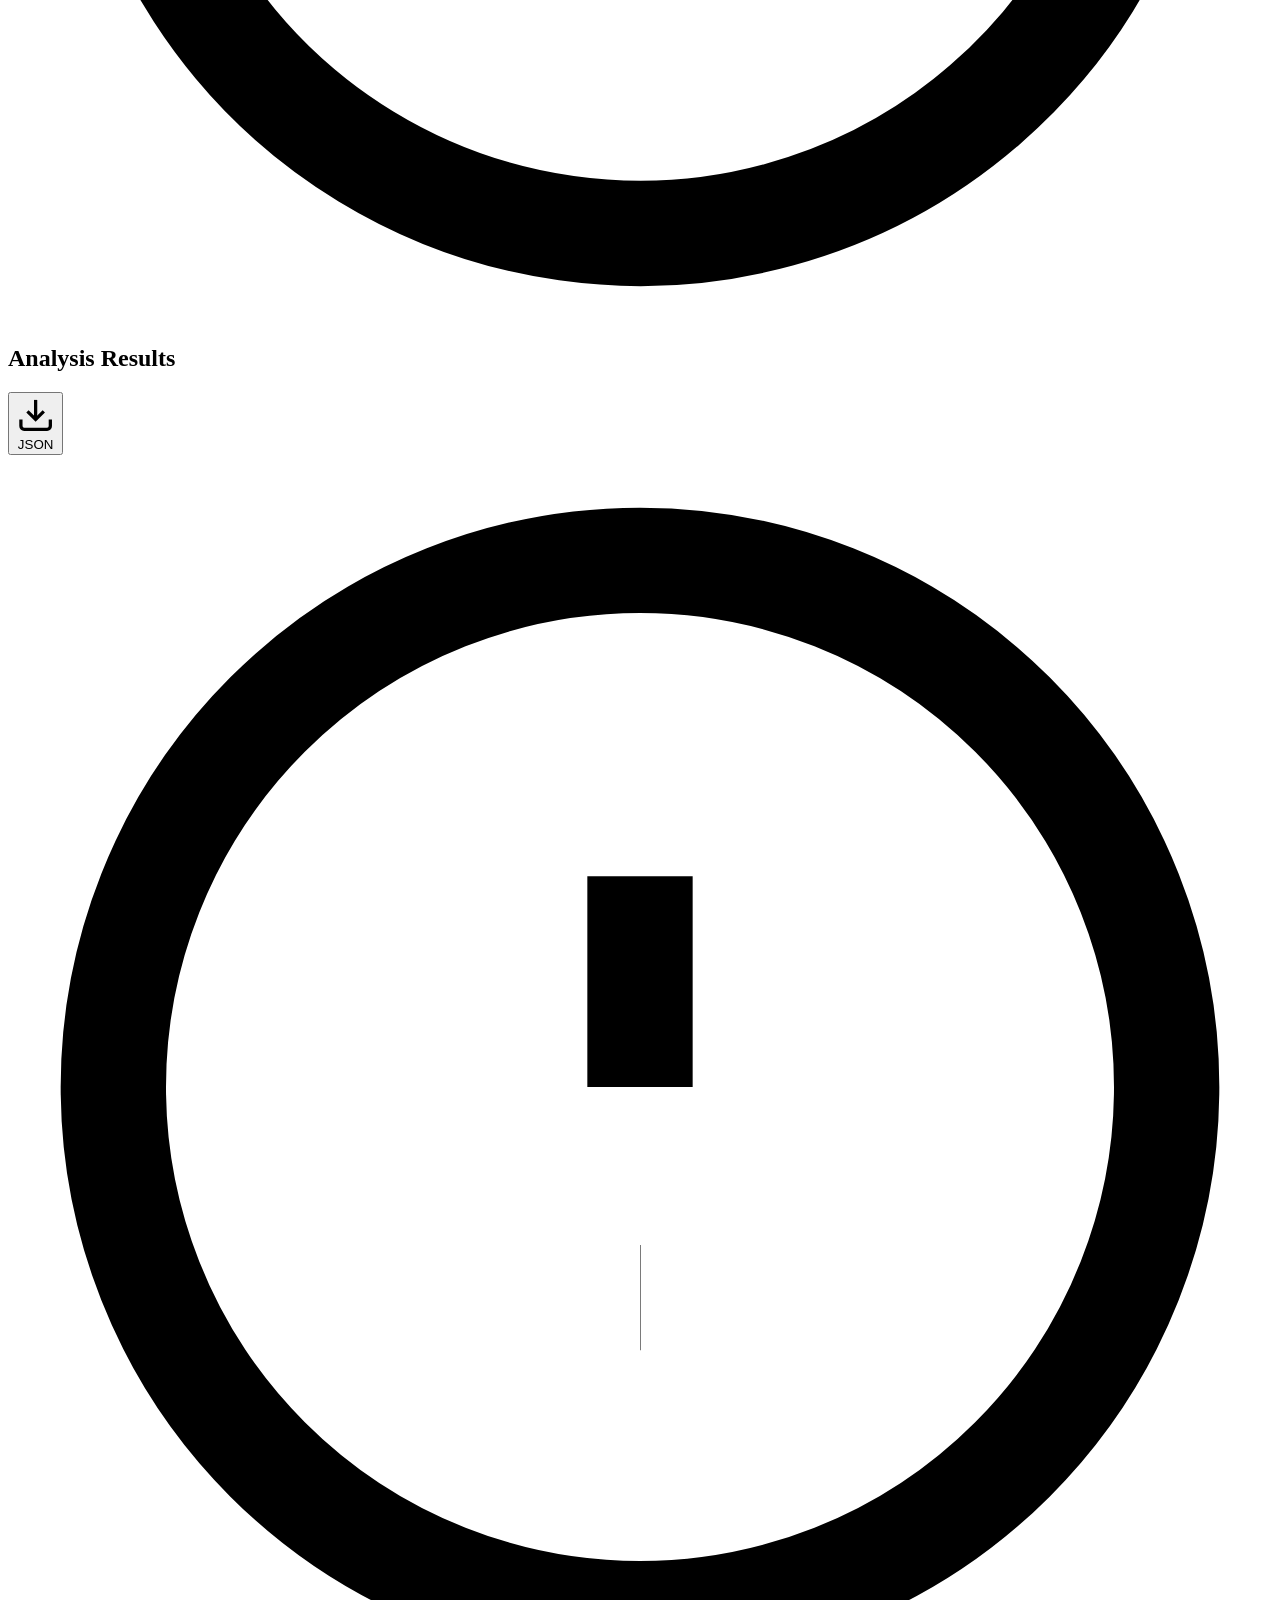
==== commit 41e706cf: "Update application and group common queries" ====
--- a/mlscores/web/static/index.html
+++ b/mlscores/web/static/index.html
@@ -60,6 +60,12 @@
                 <h1>mlscores</h1>
             </div>
             <p class="tagline">Multilinguality Score Calculator for Wikidata Items</p>
+            <div id="docs-links" class="docs-links">
+                <a href="https://github.com/johnsamuelwrites/mlscores" target="_blank" rel="noopener">Project</a>
+                <a href="https://github.com/johnsamuelwrites/mlscores/blob/main/README.md" target="_blank" rel="noopener">README</a>
+                <a href="https://github.com/johnsamuelwrites/mlscores/blob/main/USAGE.md" target="_blank" rel="noopener">Usage</a>
+                <a href="https://github.com/johnsamuelwrites/mlscores/blob/main/ONBOARDING.md" target="_blank" rel="noopener">Onboarding</a>
+            </div>
             <div class="header-stats">
                 <div class="stat">
                     <span class="stat-icon">
@@ -291,6 +297,7 @@
                     </a>
                 </div>
                 <p class="footer-credit">Built with FastAPI</p>
+                <p class="footer-credit"><a href="/static/wasm/index.html">Try the Pyodide/WASM UI</a></p>
             </div>
         </footer>
     </div>
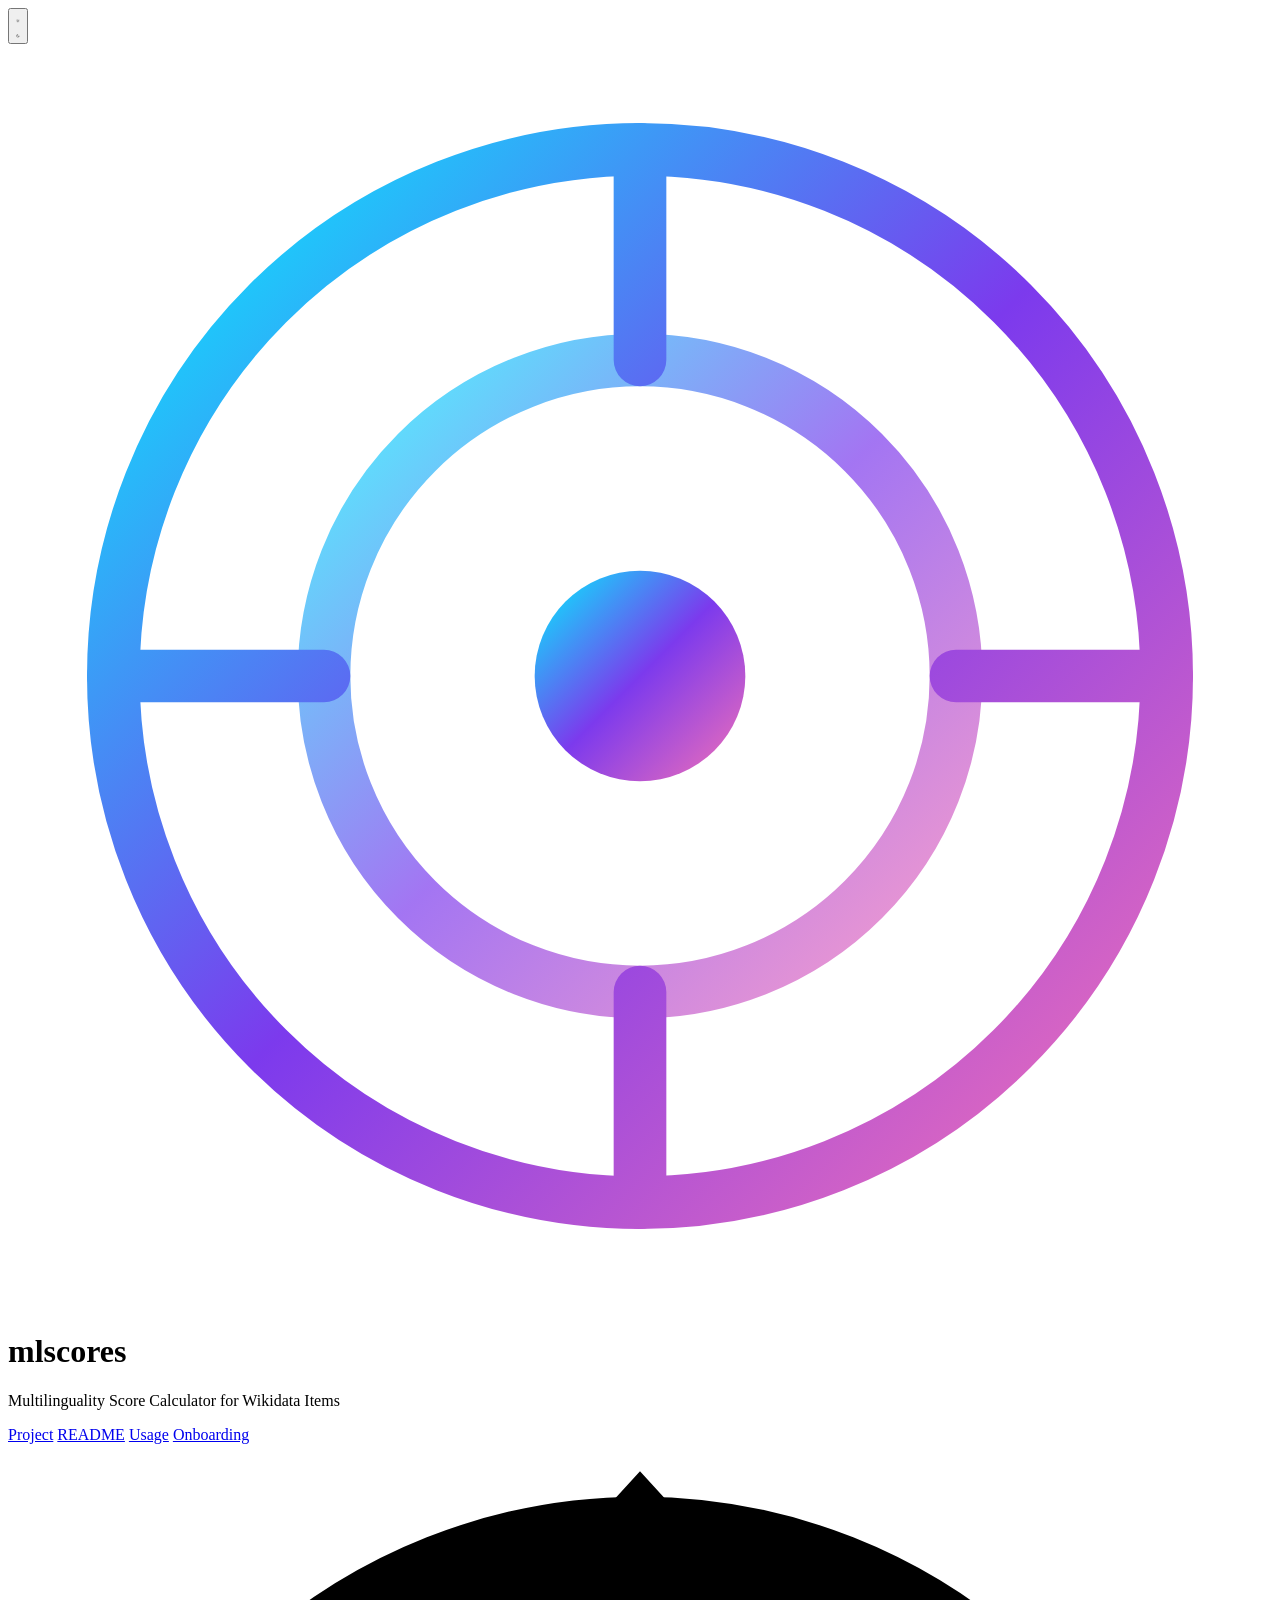
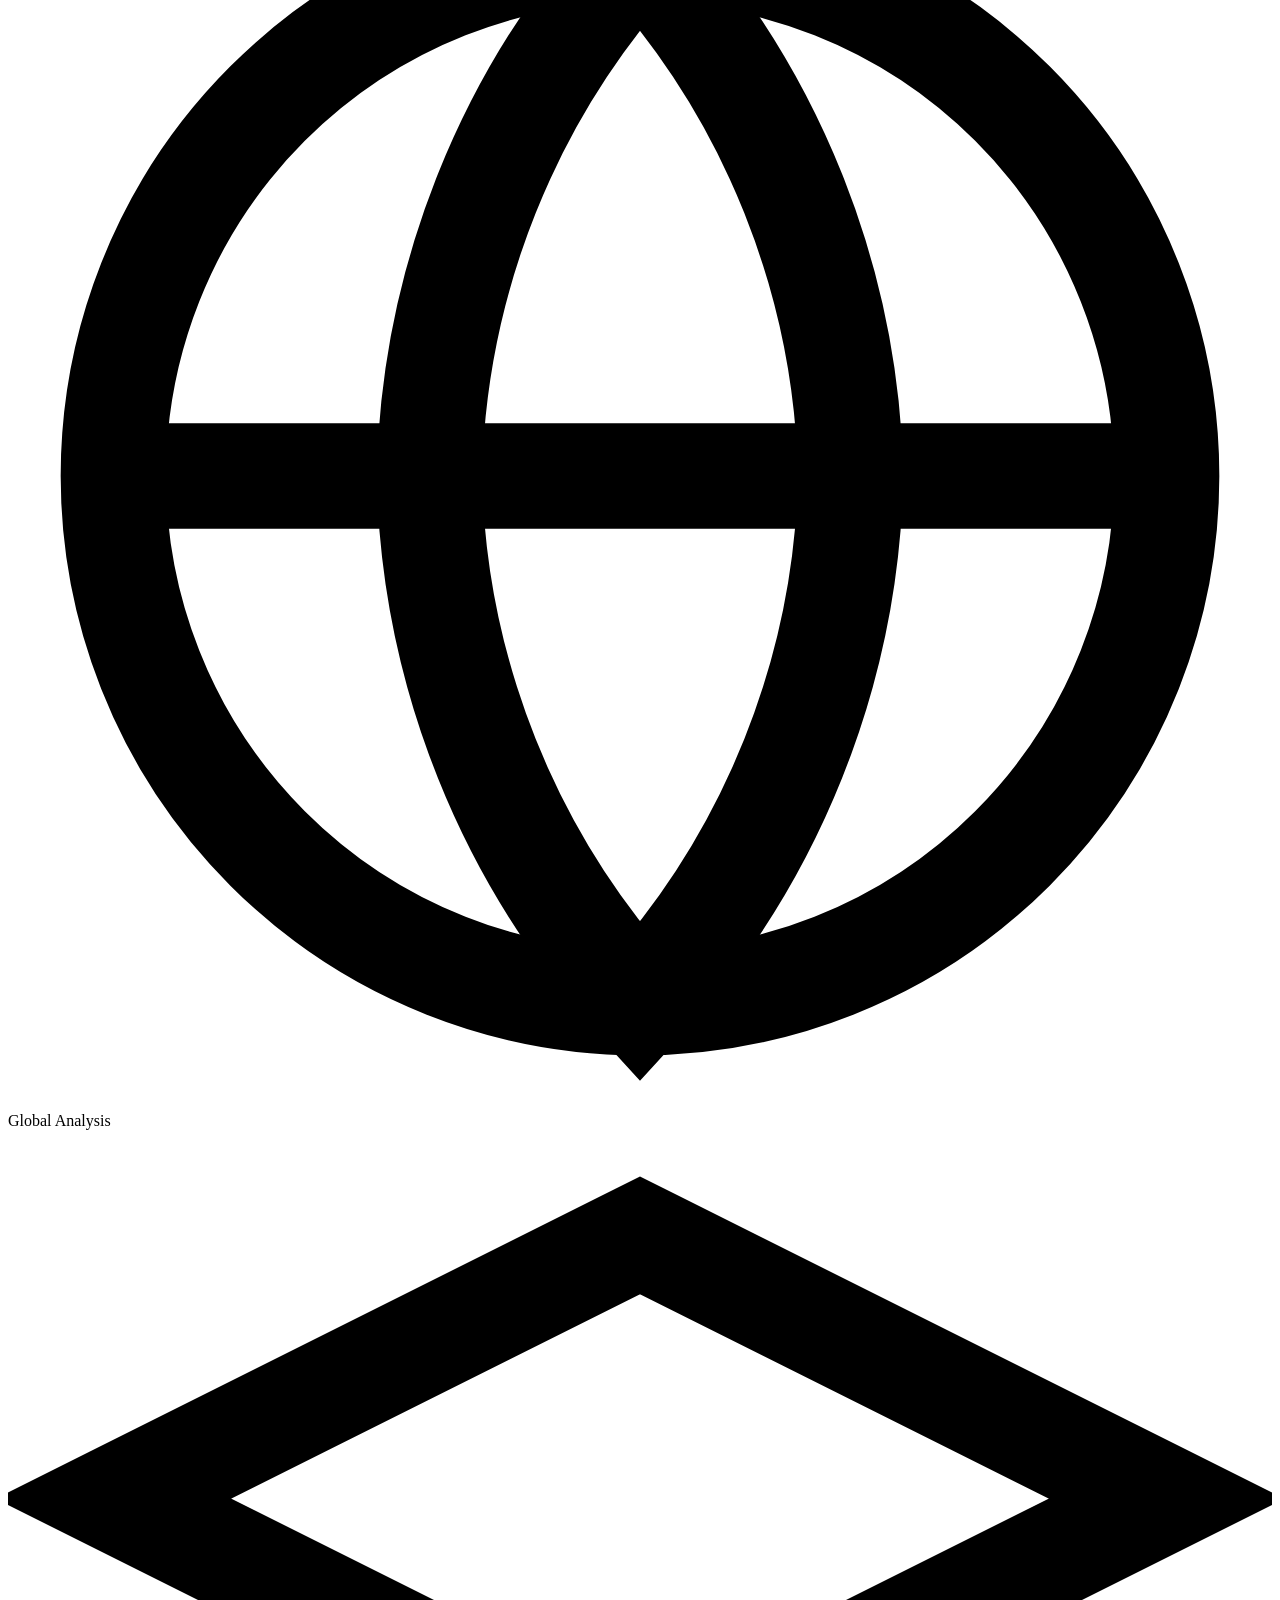
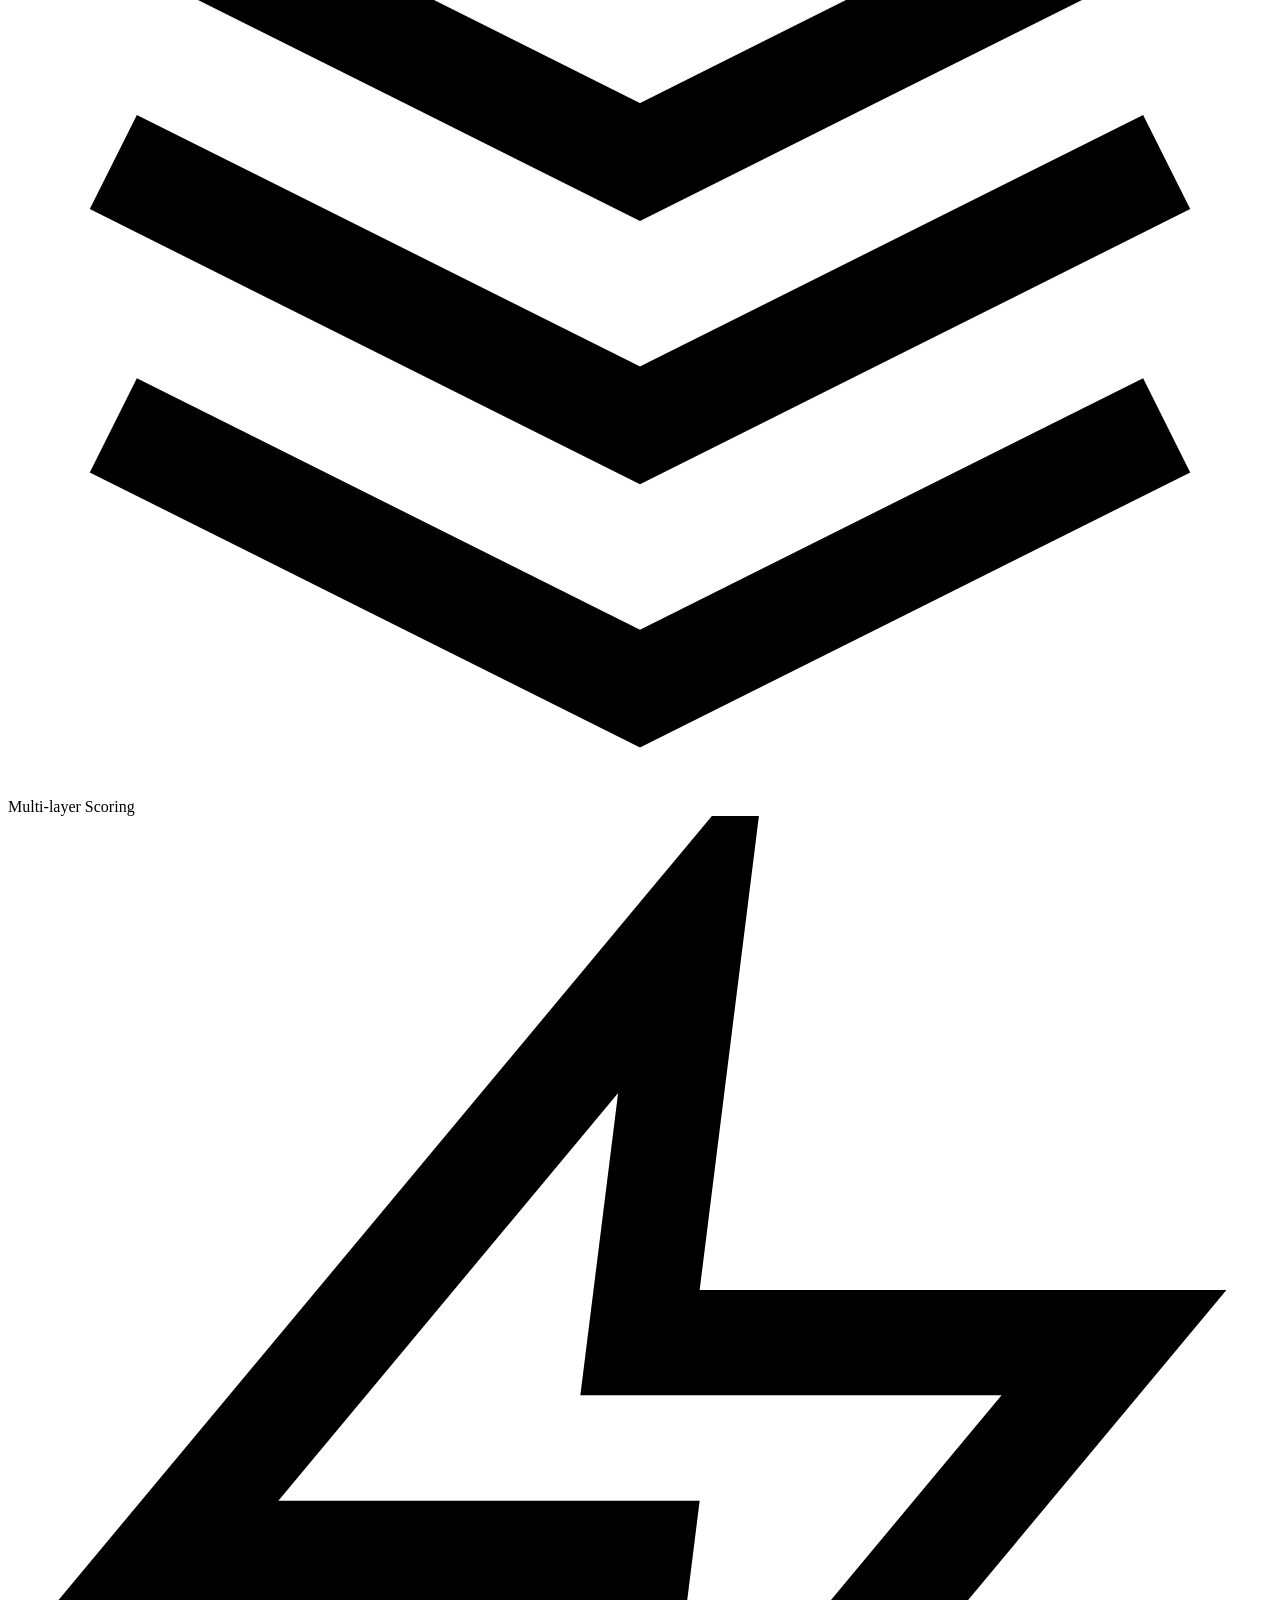
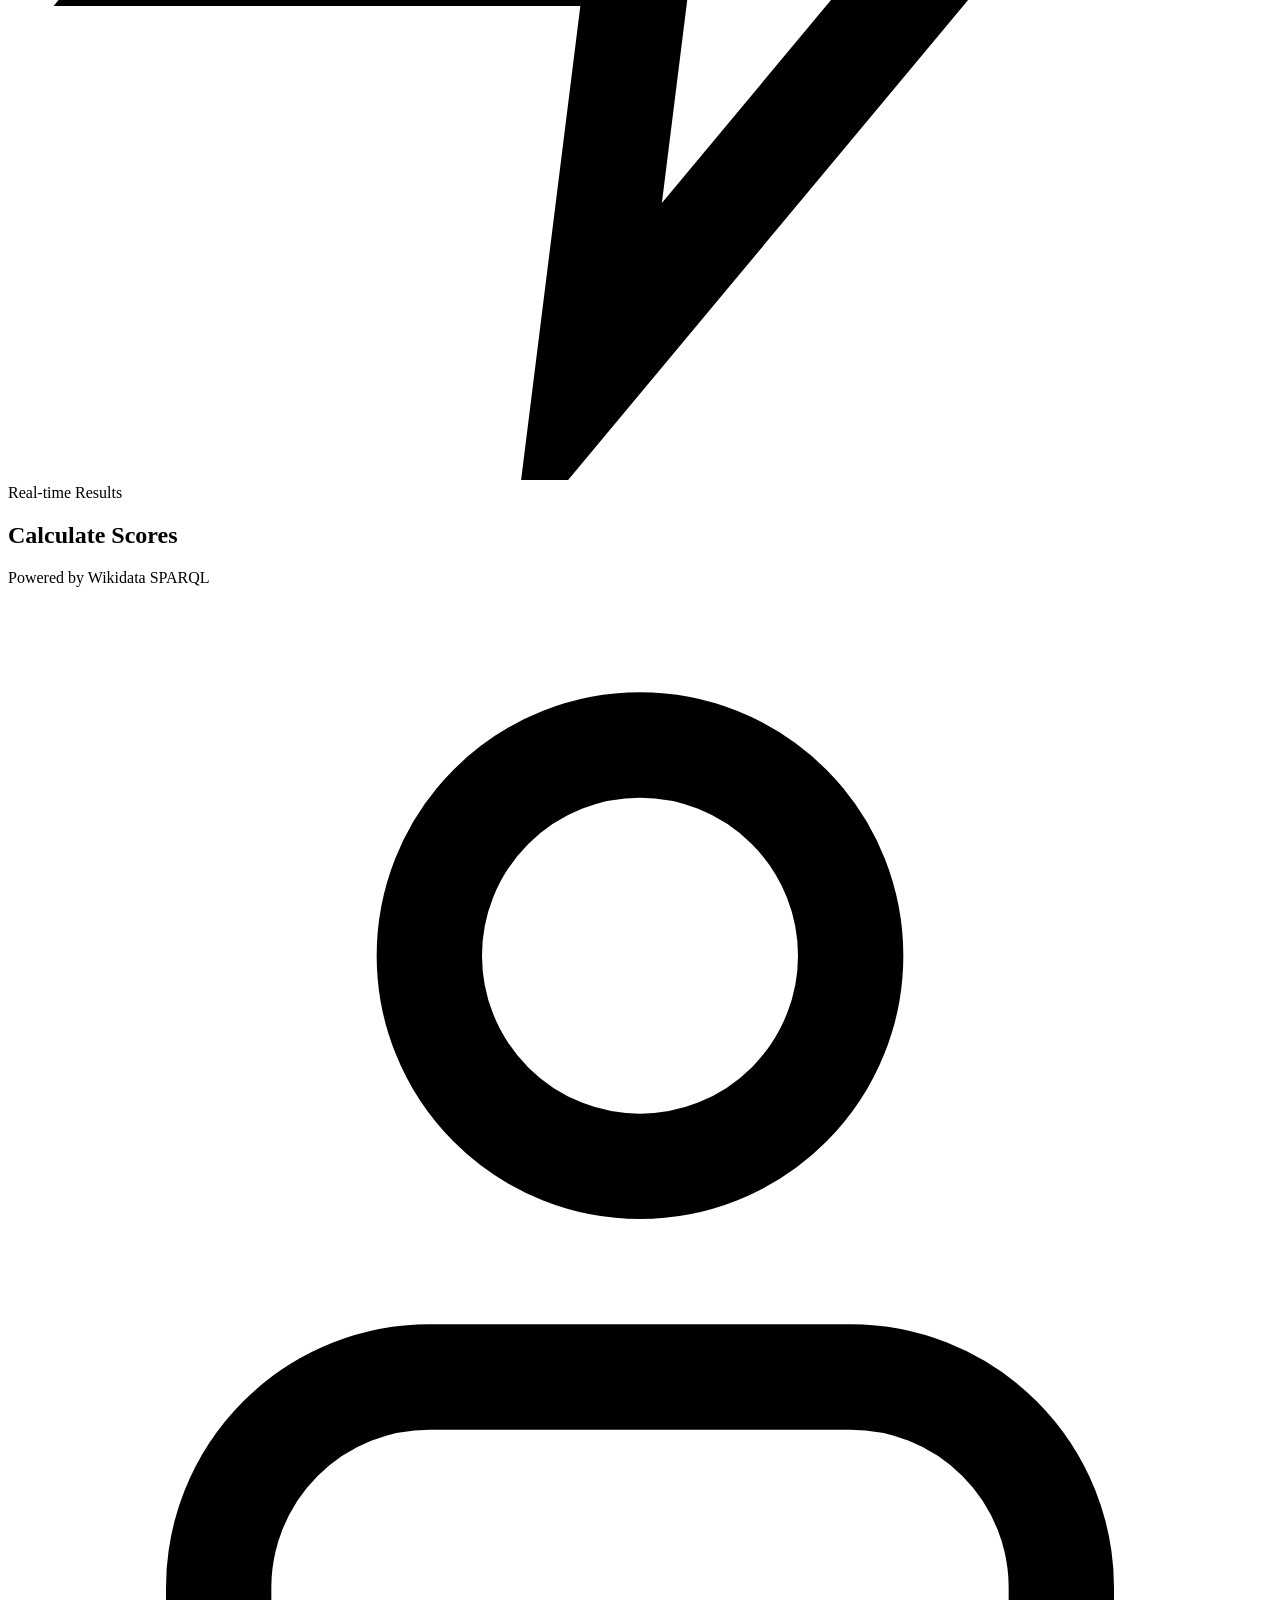
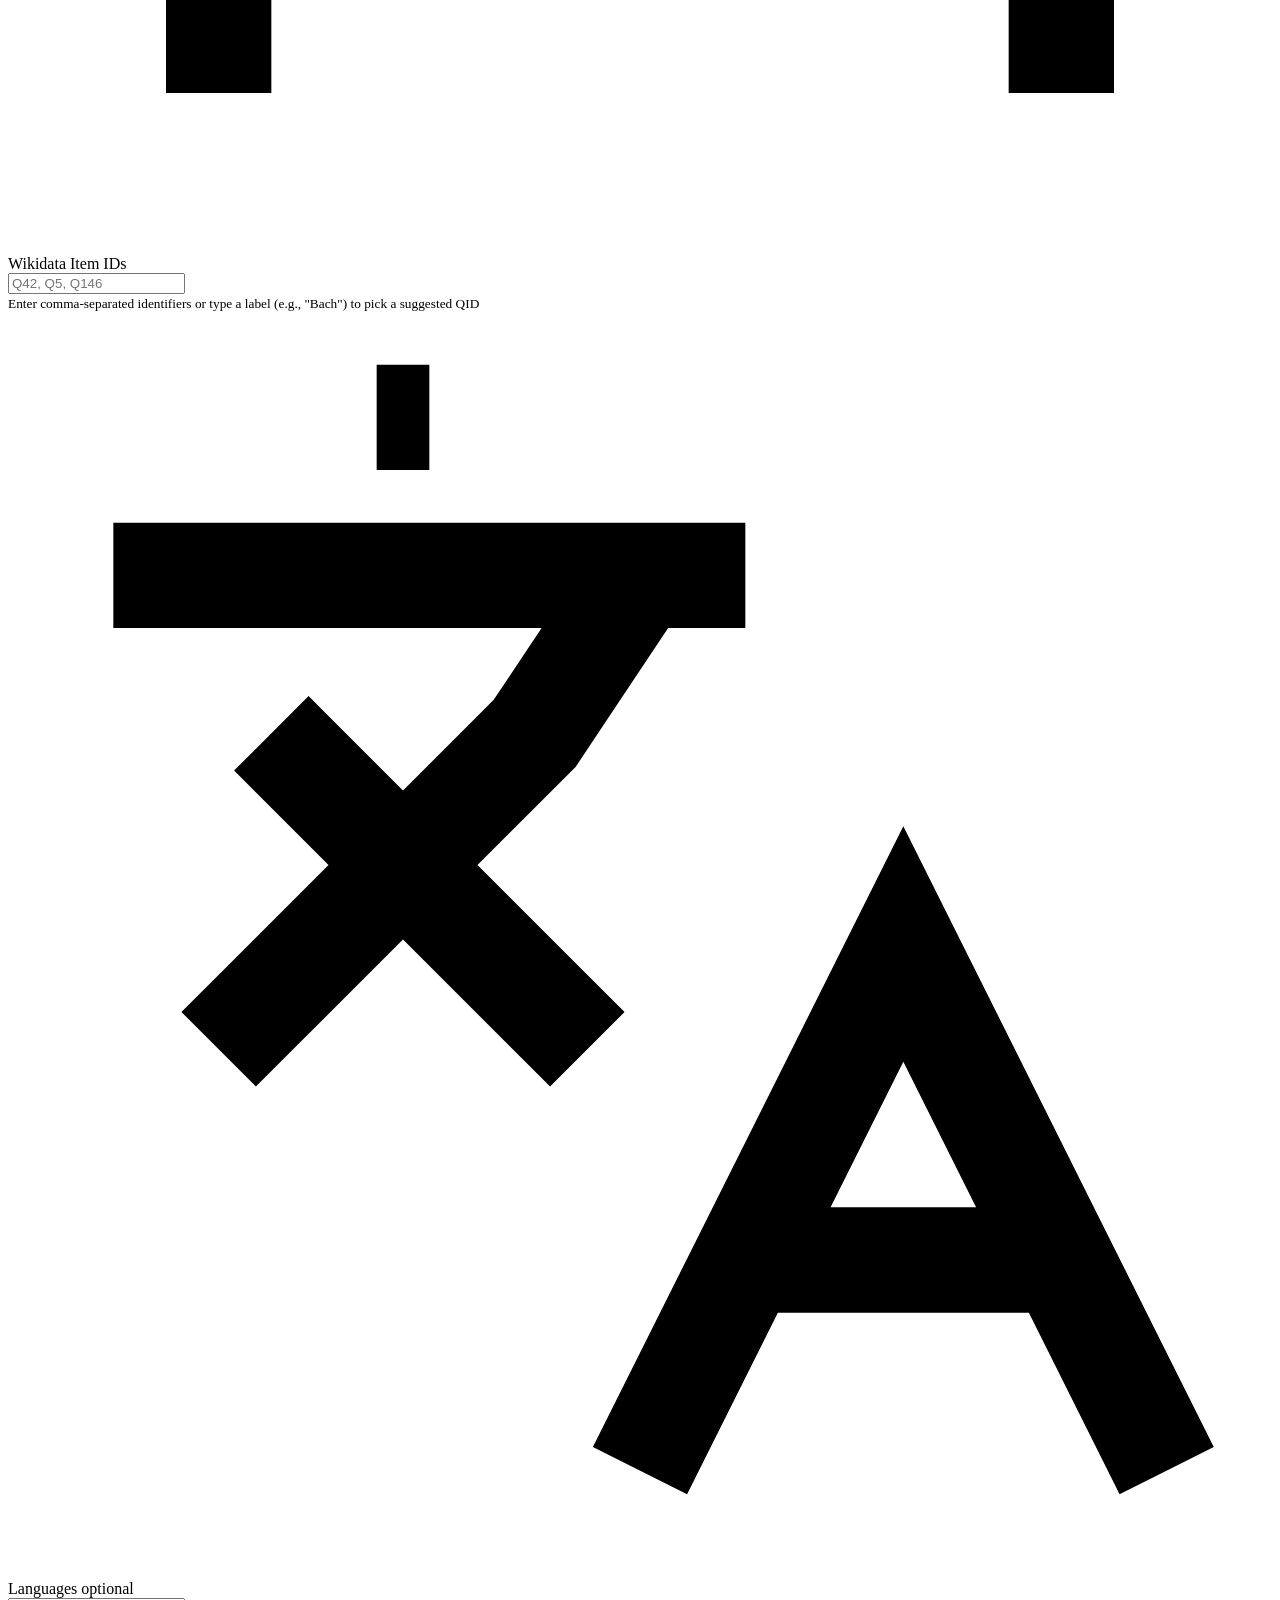
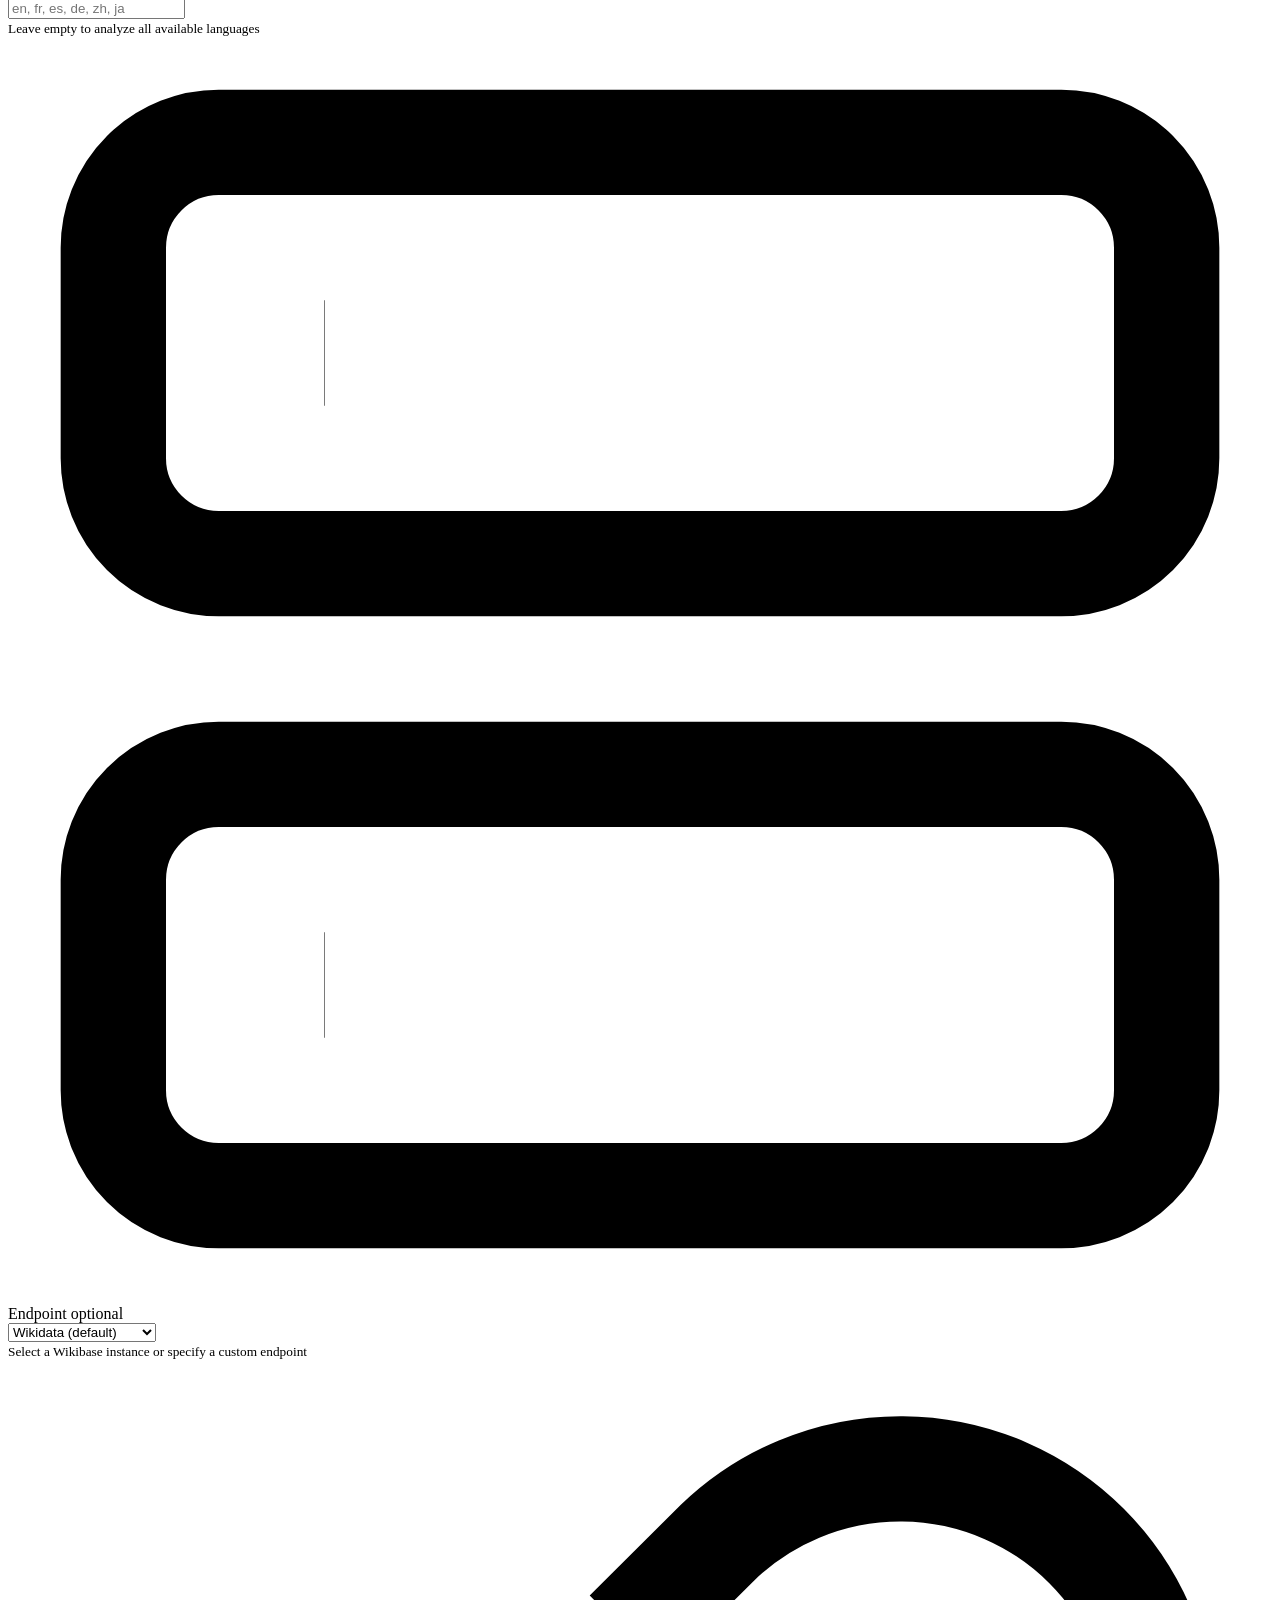
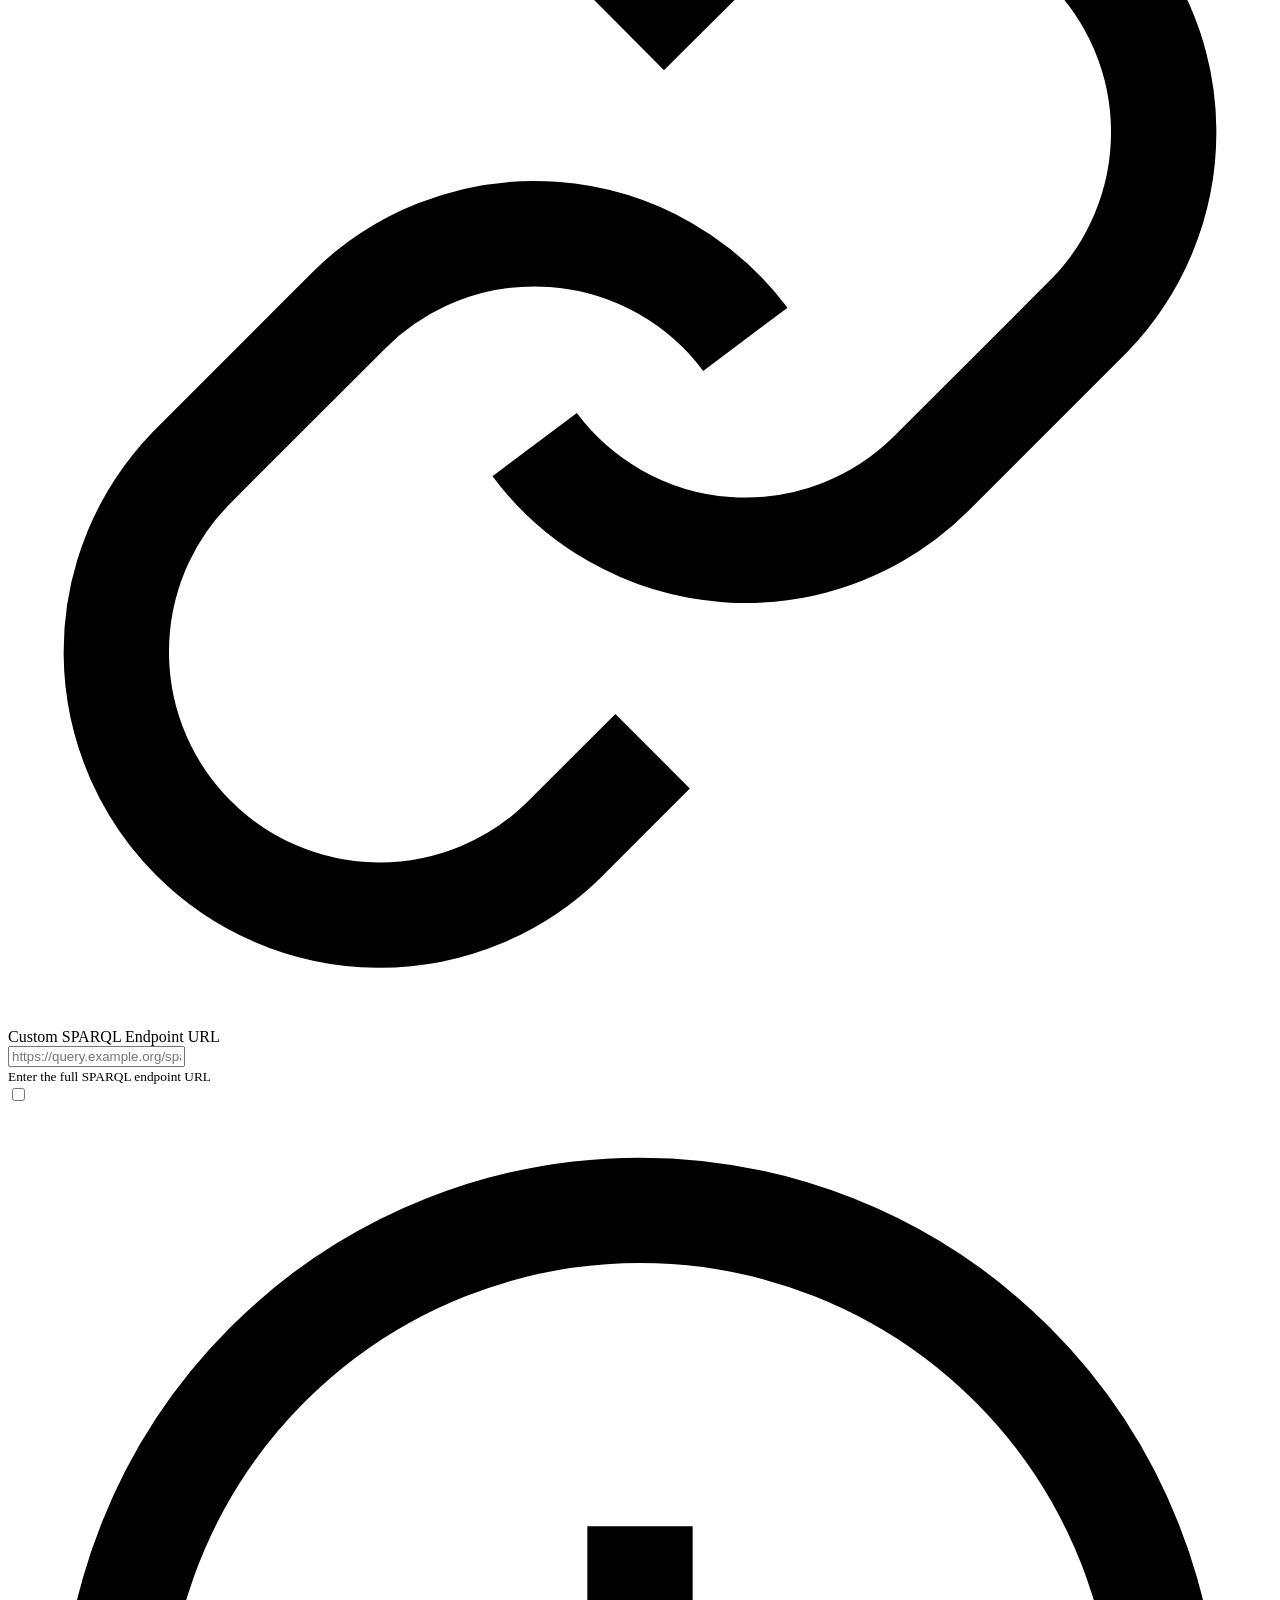
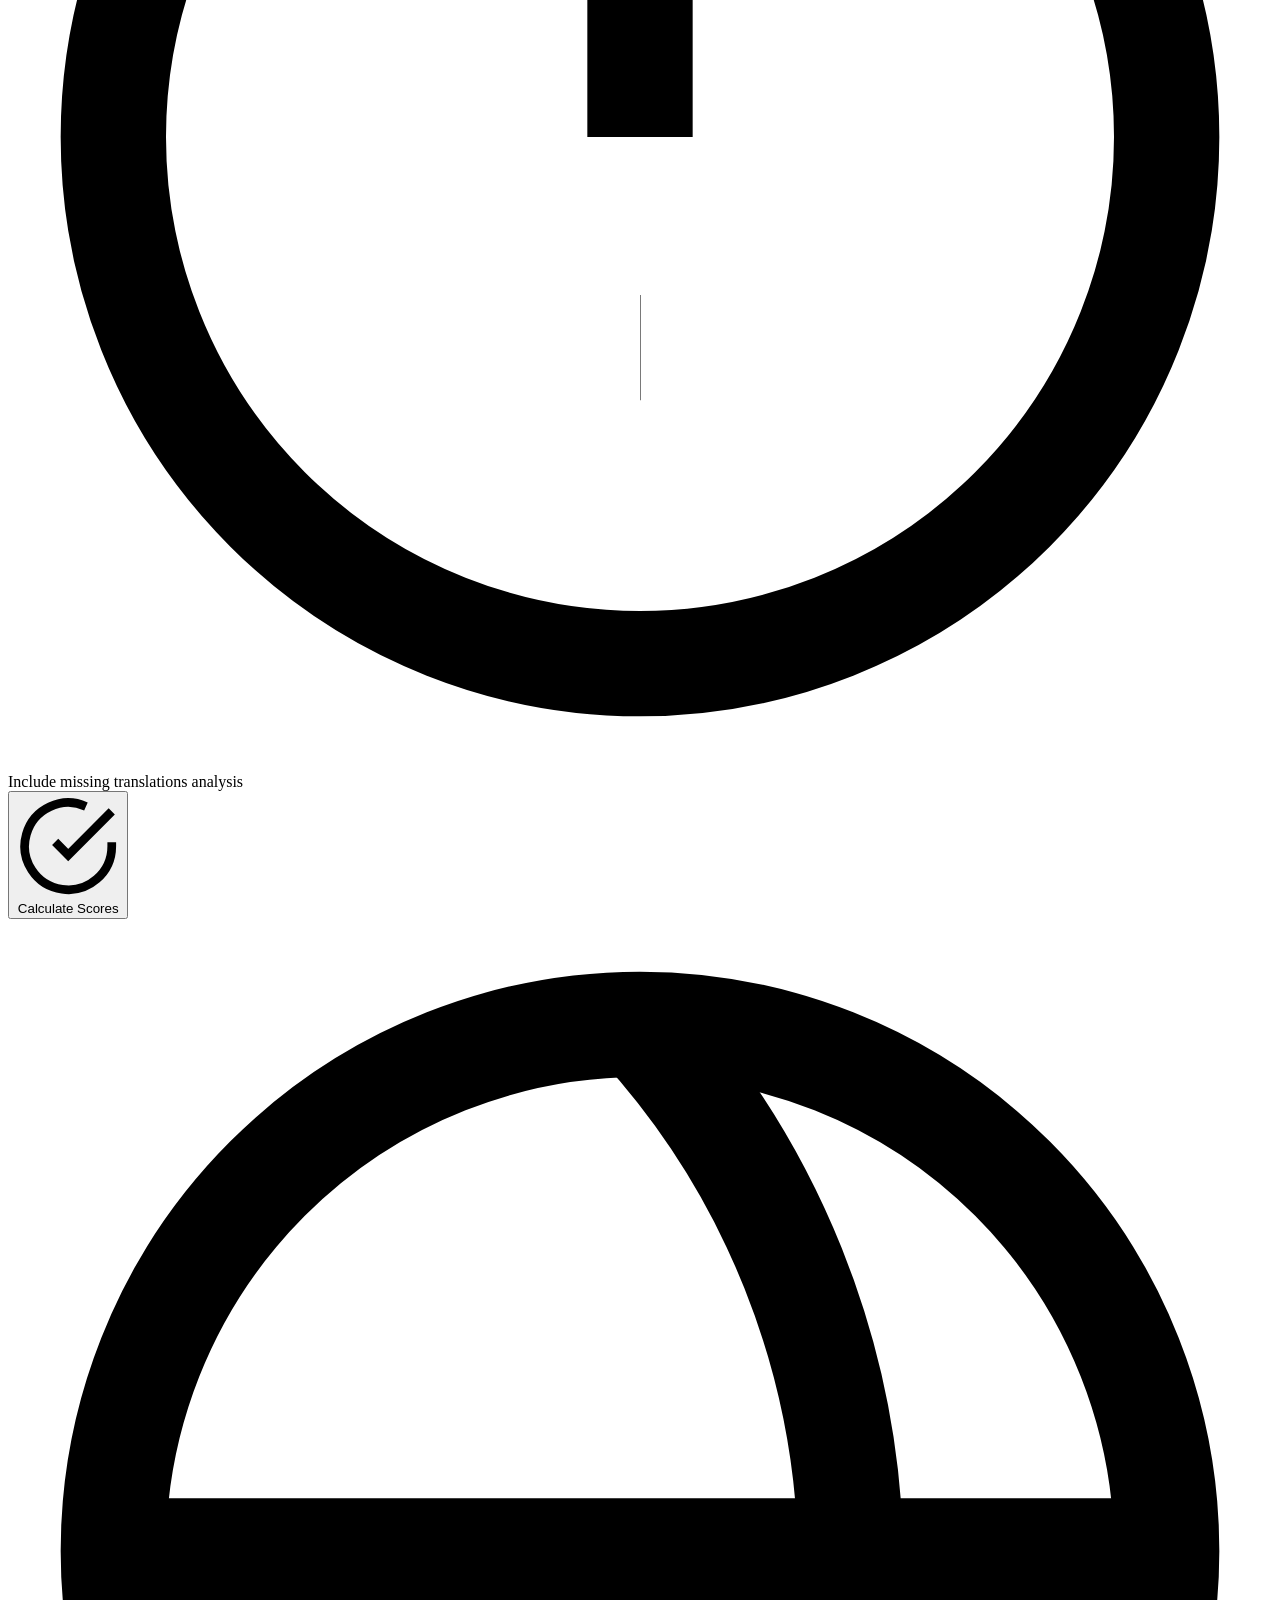
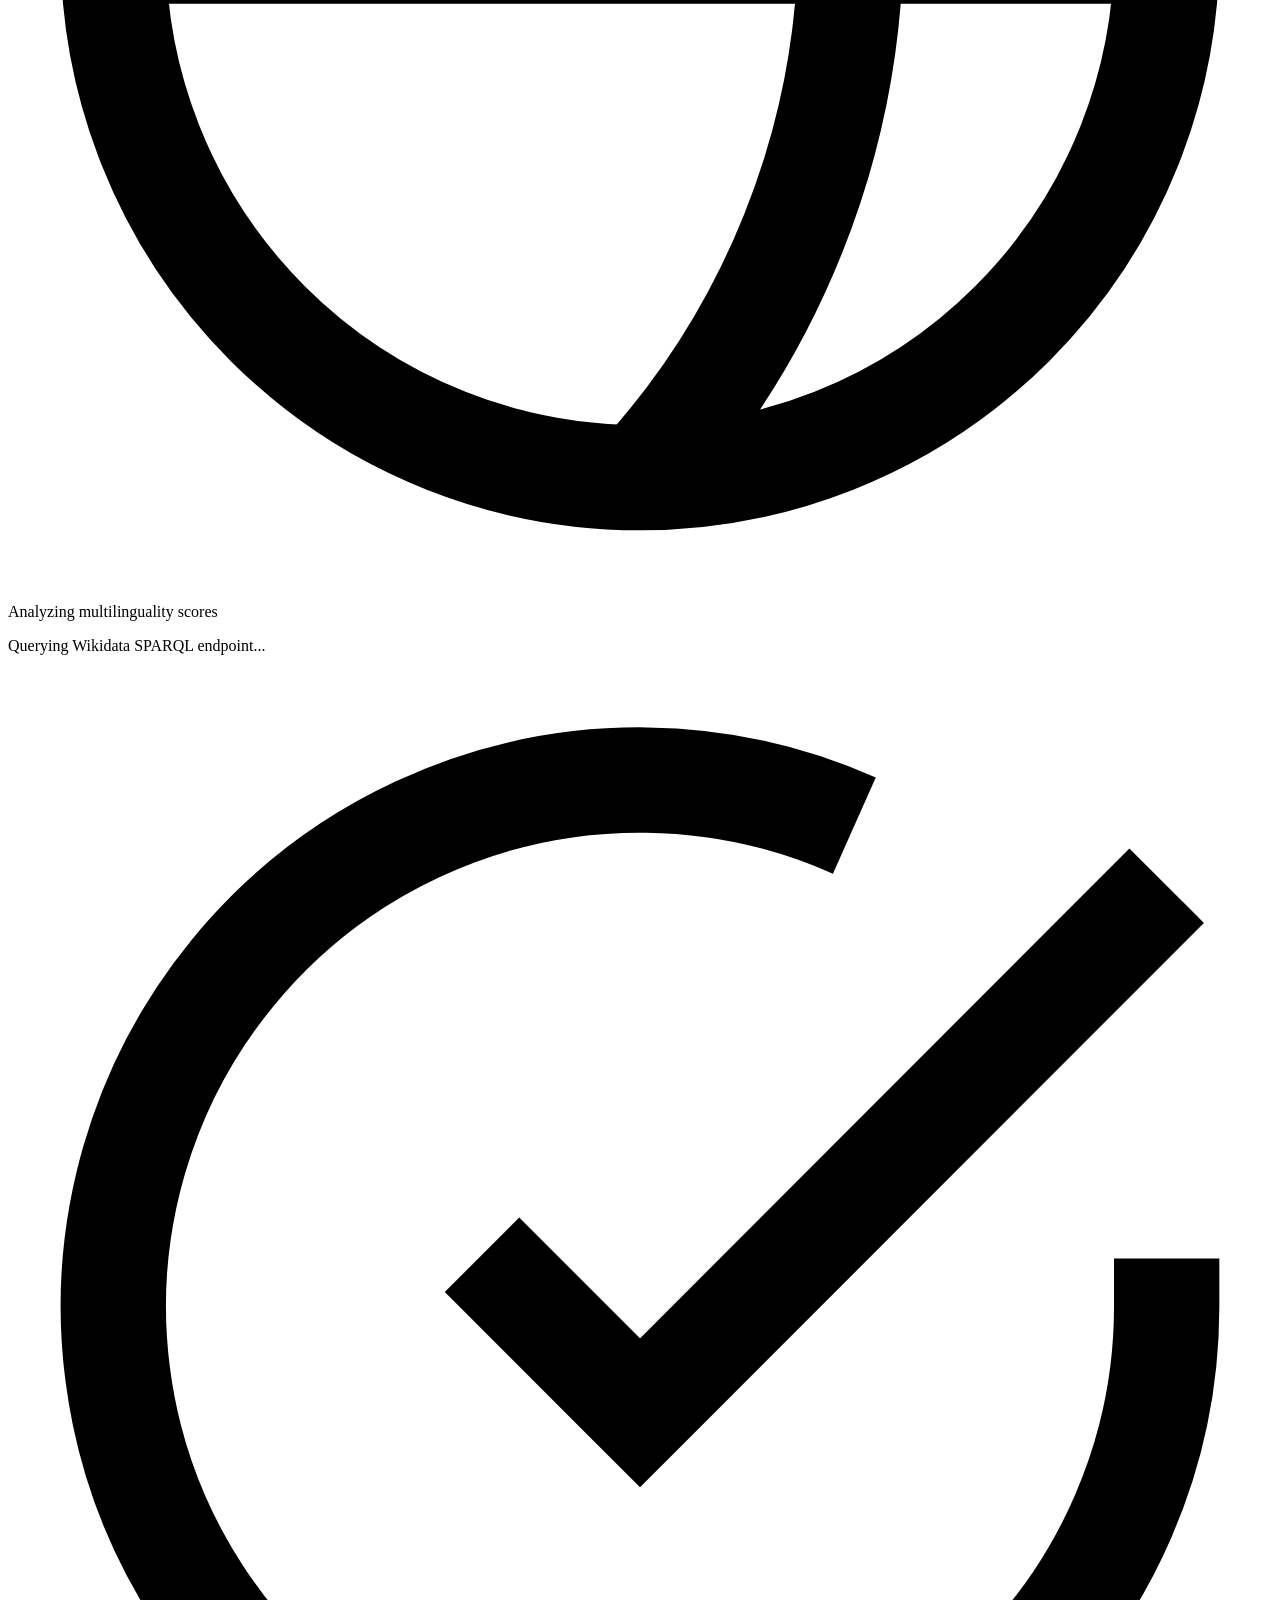
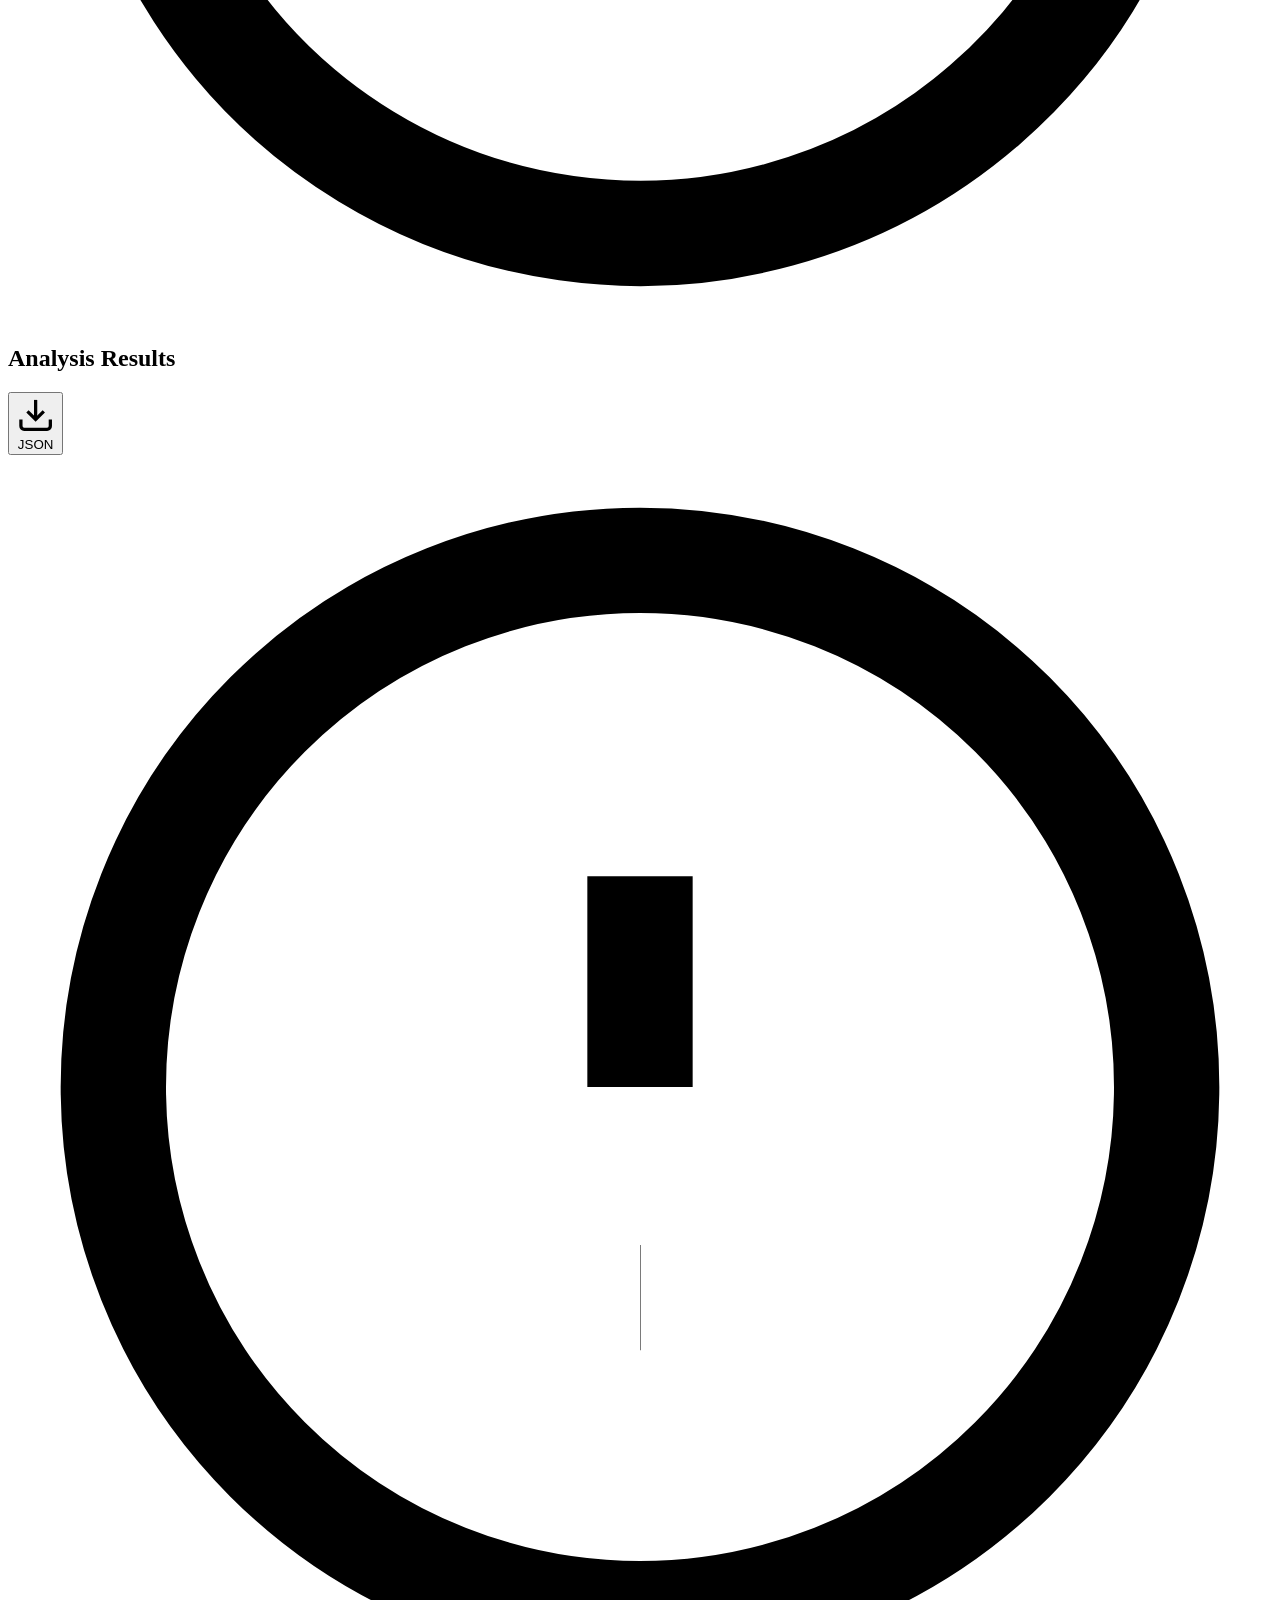
==== commit ad9a5e0f: "Support suggestions" ====
--- a/mlscores/web/static/index.html
+++ b/mlscores/web/static/index.html
@@ -117,8 +117,9 @@
                                placeholder="Q42, Q5, Q146" required
                                autocomplete="off">
                         <span class="input-focus-border"></span>
-                    </div>
-                    <small>Enter comma-separated Wikidata identifiers (e.g., Q42 for Douglas Adams)</small>
+                        <div id="identifier-suggestions" class="suggestions-list hidden" role="listbox" aria-label="Identifier suggestions"></div>
+                    </div>
+                    <small>Enter comma-separated identifiers or type a label (e.g., "Bach") to pick a suggested QID</small>
                 </div>
 
                 <div class="form-group">
